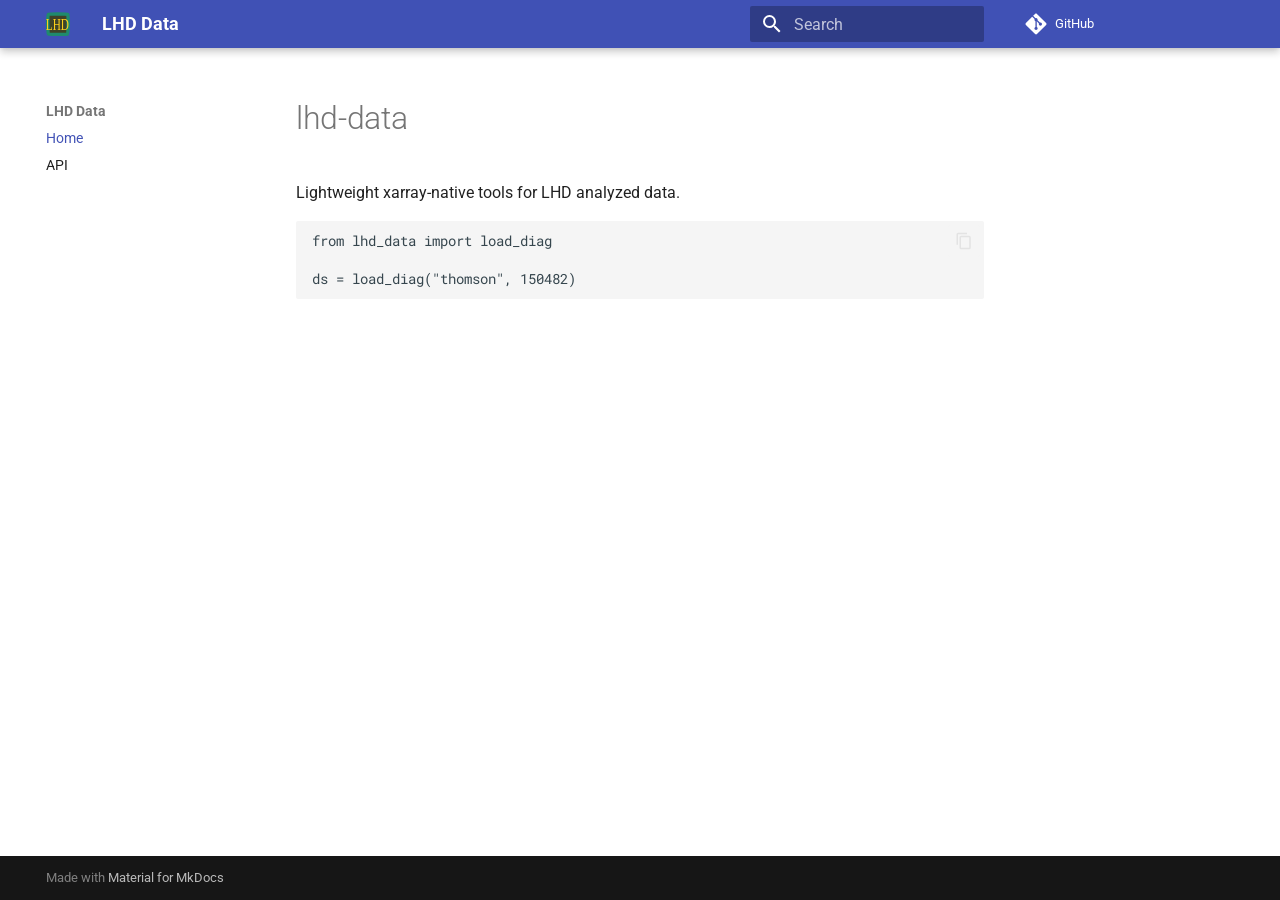
==== index.html @ 710444d9 "deploy: 79a4e7d1ed4b69973ab41f9bfa5e38b31f5dd8ee" ====
<!doctype html>
<html lang="en" class="no-js">
  <head>
    
      <meta charset="utf-8">
      <meta name="viewport" content="width=device-width,initial-scale=1">
      
      
      
      
      
        <link rel="next" href="reference/">
      
      
        
      
      
      <link rel="icon" href="assets/favicon.svg">
      <meta name="generator" content="mkdocs-1.6.1, mkdocs-material-9.7.6">
    
    
      
        <title>LHD Data</title>
      
    
    
      <link rel="stylesheet" href="assets/stylesheets/main.484c7ddc.min.css">
      
      


    
    
      
    
    
      
        
        
        <link rel="preconnect" href="https://fonts.gstatic.com" crossorigin>
        <link rel="stylesheet" href="https://fonts.googleapis.com/css?family=Roboto:300,300i,400,400i,700,700i%7CRoboto+Mono:400,400i,700,700i&display=fallback">
        <style>:root{--md-text-font:"Roboto";--md-code-font:"Roboto Mono"}</style>
      
    
    
      <link rel="stylesheet" href="assets/_mkdocstrings.css">
    
      <link rel="stylesheet" href="styles/brand.css">
    
      <link rel="stylesheet" href="styles/extra.css">
    
    <script>__md_scope=new URL(".",location),__md_hash=e=>[...e].reduce(((e,_)=>(e<<5)-e+_.charCodeAt(0)),0),__md_get=(e,_=localStorage,t=__md_scope)=>JSON.parse(_.getItem(t.pathname+"."+e)),__md_set=(e,_,t=localStorage,a=__md_scope)=>{try{t.setItem(a.pathname+"."+e,JSON.stringify(_))}catch(e){}}</script>
    
      

    
    
  </head>
  
  
    <body dir="ltr">
  
    
    <input class="md-toggle" data-md-toggle="drawer" type="checkbox" id="__drawer" autocomplete="off">
    <input class="md-toggle" data-md-toggle="search" type="checkbox" id="__search" autocomplete="off">
    <label class="md-overlay" for="__drawer"></label>
    <div data-md-component="skip">
      
        
        <a href="#lhd-data" class="md-skip">
          Skip to content
        </a>
      
    </div>
    <div data-md-component="announce">
      
    </div>
    
    
      

  

<header class="md-header md-header--shadow" data-md-component="header">
  <nav class="md-header__inner md-grid" aria-label="Header">
    <a href="." title="LHD Data" class="md-header__button md-logo" aria-label="LHD Data" data-md-component="logo">
      
  <img src="assets/favicon.svg" alt="logo">

    </a>
    <label class="md-header__button md-icon" for="__drawer">
      
      <svg xmlns="http://www.w3.org/2000/svg" viewBox="0 0 24 24"><path d="M3 6h18v2H3zm0 5h18v2H3zm0 5h18v2H3z"/></svg>
    </label>
    <div class="md-header__title" data-md-component="header-title">
      <div class="md-header__ellipsis">
        <div class="md-header__topic">
          <span class="md-ellipsis">
            LHD Data
          </span>
        </div>
        <div class="md-header__topic" data-md-component="header-topic">
          <span class="md-ellipsis">
            
              Home
            
          </span>
        </div>
      </div>
    </div>
    
    
      <script>var palette=__md_get("__palette");if(palette&&palette.color){if("(prefers-color-scheme)"===palette.color.media){var media=matchMedia("(prefers-color-scheme: light)"),input=document.querySelector(media.matches?"[data-md-color-media='(prefers-color-scheme: light)']":"[data-md-color-media='(prefers-color-scheme: dark)']");palette.color.media=input.getAttribute("data-md-color-media"),palette.color.scheme=input.getAttribute("data-md-color-scheme"),palette.color.primary=input.getAttribute("data-md-color-primary"),palette.color.accent=input.getAttribute("data-md-color-accent")}for(var[key,value]of Object.entries(palette.color))document.body.setAttribute("data-md-color-"+key,value)}</script>
    
    
    
      
      
        <label class="md-header__button md-icon" for="__search">
          
          <svg xmlns="http://www.w3.org/2000/svg" viewBox="0 0 24 24"><path d="M9.5 3A6.5 6.5 0 0 1 16 9.5c0 1.61-.59 3.09-1.56 4.23l.27.27h.79l5 5-1.5 1.5-5-5v-.79l-.27-.27A6.52 6.52 0 0 1 9.5 16 6.5 6.5 0 0 1 3 9.5 6.5 6.5 0 0 1 9.5 3m0 2C7 5 5 7 5 9.5S7 14 9.5 14 14 12 14 9.5 12 5 9.5 5"/></svg>
        </label>
        <div class="md-search" data-md-component="search" role="dialog">
  <label class="md-search__overlay" for="__search"></label>
  <div class="md-search__inner" role="search">
    <form class="md-search__form" name="search">
      <input type="text" class="md-search__input" name="query" aria-label="Search" placeholder="Search" autocapitalize="off" autocorrect="off" autocomplete="off" spellcheck="false" data-md-component="search-query" required>
      <label class="md-search__icon md-icon" for="__search">
        
        <svg xmlns="http://www.w3.org/2000/svg" viewBox="0 0 24 24"><path d="M9.5 3A6.5 6.5 0 0 1 16 9.5c0 1.61-.59 3.09-1.56 4.23l.27.27h.79l5 5-1.5 1.5-5-5v-.79l-.27-.27A6.52 6.52 0 0 1 9.5 16 6.5 6.5 0 0 1 3 9.5 6.5 6.5 0 0 1 9.5 3m0 2C7 5 5 7 5 9.5S7 14 9.5 14 14 12 14 9.5 12 5 9.5 5"/></svg>
        
        <svg xmlns="http://www.w3.org/2000/svg" viewBox="0 0 24 24"><path d="M20 11v2H8l5.5 5.5-1.42 1.42L4.16 12l7.92-7.92L13.5 5.5 8 11z"/></svg>
      </label>
      <nav class="md-search__options" aria-label="Search">
        
        <button type="reset" class="md-search__icon md-icon" title="Clear" aria-label="Clear" tabindex="-1">
          
          <svg xmlns="http://www.w3.org/2000/svg" viewBox="0 0 24 24"><path d="M19 6.41 17.59 5 12 10.59 6.41 5 5 6.41 10.59 12 5 17.59 6.41 19 12 13.41 17.59 19 19 17.59 13.41 12z"/></svg>
        </button>
      </nav>
      
    </form>
    <div class="md-search__output">
      <div class="md-search__scrollwrap" tabindex="0" data-md-scrollfix>
        <div class="md-search-result" data-md-component="search-result">
          <div class="md-search-result__meta">
            Initializing search
          </div>
          <ol class="md-search-result__list" role="presentation"></ol>
        </div>
      </div>
    </div>
  </div>
</div>
      
    
    
      <div class="md-header__source">
        <a href="https://github.com/your/repo" title="Go to repository" class="md-source" data-md-component="source">
  <div class="md-source__icon md-icon">
    
    <svg xmlns="http://www.w3.org/2000/svg" viewBox="0 0 448 512"><!--! Font Awesome Free 7.1.0 by @fontawesome - https://fontawesome.com License - https://fontawesome.com/license/free (Icons: CC BY 4.0, Fonts: SIL OFL 1.1, Code: MIT License) Copyright 2025 Fonticons, Inc.--><path d="M439.6 236.1 244 40.5c-5.4-5.5-12.8-8.5-20.4-8.5s-15 3-20.4 8.4L162.5 81l51.5 51.5c27.1-9.1 52.7 16.8 43.4 43.7l49.7 49.7c34.2-11.8 61.2 31 35.5 56.7-26.5 26.5-70.2-2.9-56-37.3L240.3 199v121.9c25.3 12.5 22.3 41.8 9.1 55-6.4 6.4-15.2 10.1-24.3 10.1s-17.8-3.6-24.3-10.1c-17.6-17.6-11.1-46.9 11.2-56v-123c-20.8-8.5-24.6-30.7-18.6-45L142.6 101 8.5 235.1C3 240.6 0 247.9 0 255.5s3 15 8.5 20.4l195.6 195.7c5.4 5.4 12.7 8.4 20.4 8.4s15-3 20.4-8.4l194.7-194.7c5.4-5.4 8.4-12.8 8.4-20.4s-3-15-8.4-20.4"/></svg>
  </div>
  <div class="md-source__repository">
    GitHub
  </div>
</a>
      </div>
    
  </nav>
  
</header>
    
    <div class="md-container" data-md-component="container">
      
      
        
          
        
      
      <main class="md-main" data-md-component="main">
        <div class="md-main__inner md-grid">
          
            
              
              <div class="md-sidebar md-sidebar--primary" data-md-component="sidebar" data-md-type="navigation" >
                <div class="md-sidebar__scrollwrap">
                  <div class="md-sidebar__inner">
                    



<nav class="md-nav md-nav--primary" aria-label="Navigation" data-md-level="0">
  <label class="md-nav__title" for="__drawer">
    <a href="." title="LHD Data" class="md-nav__button md-logo" aria-label="LHD Data" data-md-component="logo">
      
  <img src="assets/favicon.svg" alt="logo">

    </a>
    LHD Data
  </label>
  
    <div class="md-nav__source">
      <a href="https://github.com/your/repo" title="Go to repository" class="md-source" data-md-component="source">
  <div class="md-source__icon md-icon">
    
    <svg xmlns="http://www.w3.org/2000/svg" viewBox="0 0 448 512"><!--! Font Awesome Free 7.1.0 by @fontawesome - https://fontawesome.com License - https://fontawesome.com/license/free (Icons: CC BY 4.0, Fonts: SIL OFL 1.1, Code: MIT License) Copyright 2025 Fonticons, Inc.--><path d="M439.6 236.1 244 40.5c-5.4-5.5-12.8-8.5-20.4-8.5s-15 3-20.4 8.4L162.5 81l51.5 51.5c27.1-9.1 52.7 16.8 43.4 43.7l49.7 49.7c34.2-11.8 61.2 31 35.5 56.7-26.5 26.5-70.2-2.9-56-37.3L240.3 199v121.9c25.3 12.5 22.3 41.8 9.1 55-6.4 6.4-15.2 10.1-24.3 10.1s-17.8-3.6-24.3-10.1c-17.6-17.6-11.1-46.9 11.2-56v-123c-20.8-8.5-24.6-30.7-18.6-45L142.6 101 8.5 235.1C3 240.6 0 247.9 0 255.5s3 15 8.5 20.4l195.6 195.7c5.4 5.4 12.7 8.4 20.4 8.4s15-3 20.4-8.4l194.7-194.7c5.4-5.4 8.4-12.8 8.4-20.4s-3-15-8.4-20.4"/></svg>
  </div>
  <div class="md-source__repository">
    GitHub
  </div>
</a>
    </div>
  
  <ul class="md-nav__list" data-md-scrollfix>
    
      
      
  
  
    
  
  
  
    <li class="md-nav__item md-nav__item--active">
      
      <input class="md-nav__toggle md-toggle" type="checkbox" id="__toc">
      
      
        
      
      
      <a href="." class="md-nav__link md-nav__link--active">
        
  
  
  <span class="md-ellipsis">
    
  
    Home
  

    
  </span>
  
  

      </a>
      
    </li>
  

    
      
      
  
  
  
  
    <li class="md-nav__item">
      <a href="reference/" class="md-nav__link">
        
  
  
  <span class="md-ellipsis">
    
  
    API
  

    
  </span>
  
  

      </a>
    </li>
  

    
  </ul>
</nav>
                  </div>
                </div>
              </div>
            
            
              
              <div class="md-sidebar md-sidebar--secondary" data-md-component="sidebar" data-md-type="toc" >
                <div class="md-sidebar__scrollwrap">
                  <div class="md-sidebar__inner">
                    

<nav class="md-nav md-nav--secondary" aria-label="Table of contents">
  
  
  
    
  
  
</nav>
                  </div>
                </div>
              </div>
            
          
          
            <div class="md-content" data-md-component="content">
              
              <article class="md-content__inner md-typeset">
                
                  


  
  


<h1 id="lhd-data">lhd-data<a class="headerlink" href="#lhd-data" title="Permanent link">&para;</a></h1>
<p>Lightweight xarray-native tools for LHD analyzed data.</p>
<pre><code class="language-python">from lhd_data import load_diag

ds = load_diag(&quot;thomson&quot;, 150482)
</code></pre>












                
              </article>
            </div>
          
          
<script>var target=document.getElementById(location.hash.slice(1));target&&target.name&&(target.checked=target.name.startsWith("__tabbed_"))</script>
        </div>
        
      </main>
      
        <footer class="md-footer">
  
  <div class="md-footer-meta md-typeset">
    <div class="md-footer-meta__inner md-grid">
      <div class="md-copyright">
  
  
    Made with
    <a href="https://squidfunk.github.io/mkdocs-material/" target="_blank" rel="noopener">
      Material for MkDocs
    </a>
  
</div>
      
    </div>
  </div>
</footer>
      
    </div>
    <div class="md-dialog" data-md-component="dialog">
      <div class="md-dialog__inner md-typeset"></div>
    </div>
    
    
    
      
      
      <script id="__config" type="application/json">{"annotate": null, "base": ".", "features": ["navigation.instant", "navigation.tracking", "content.code.copy"], "search": "assets/javascripts/workers/search.2c215733.min.js", "tags": null, "translations": {"clipboard.copied": "Copied to clipboard", "clipboard.copy": "Copy to clipboard", "search.result.more.one": "1 more on this page", "search.result.more.other": "# more on this page", "search.result.none": "No matching documents", "search.result.one": "1 matching document", "search.result.other": "# matching documents", "search.result.placeholder": "Type to start searching", "search.result.term.missing": "Missing", "select.version": "Select version"}, "version": null}</script>
    
    
      <script src="assets/javascripts/bundle.79ae519e.min.js"></script>
      
    
  </body>
</html>
---- assets/stylesheets/main.484c7ddc.min.css ----
@charset "UTF-8";html{-webkit-text-size-adjust:none;-moz-text-size-adjust:none;text-size-adjust:none;box-sizing:border-box}*,:after,:before{box-sizing:inherit}@media (prefers-reduced-motion){*,:after,:before{transition:none!important}}body{margin:0}a,button,input,label{-webkit-tap-highlight-color:transparent}a{color:inherit;text-decoration:none}hr{border:0;box-sizing:initial;display:block;height:.05rem;overflow:visible;padding:0}small{font-size:80%}sub,sup{line-height:1em}img{border-style:none}table{border-collapse:initial;border-spacing:0}td,th{font-weight:400;vertical-align:top}button{background:#0000;border:0;font-family:inherit;font-size:inherit;margin:0;padding:0}input{border:0;outline:none}:root{--md-primary-fg-color:#4051b5;--md-primary-fg-color--light:#5d6cc0;--md-primary-fg-color--dark:#303fa1;--md-primary-bg-color:#fff;--md-primary-bg-color--light:#ffffffb3;--md-accent-fg-color:#526cfe;--md-accent-fg-color--transparent:#526cfe1a;--md-accent-bg-color:#fff;--md-accent-bg-color--light:#ffffffb3}[data-md-color-scheme=default]{color-scheme:light}[data-md-color-scheme=default] img[src$="#gh-dark-mode-only"],[data-md-color-scheme=default] img[src$="#only-dark"]{display:none}:root,[data-md-color-scheme=default]{--md-hue:225deg;--md-default-fg-color:#000000de;--md-default-fg-color--light:#0000008a;--md-default-fg-color--lighter:#00000052;--md-default-fg-color--lightest:#00000012;--md-default-bg-color:#fff;--md-default-bg-color--light:#ffffffb3;--md-default-bg-color--lighter:#ffffff4d;--md-default-bg-color--lightest:#ffffff1f;--md-code-fg-color:#36464e;--md-code-bg-color:#f5f5f5;--md-code-bg-color--light:#f5f5f5b3;--md-code-bg-color--lighter:#f5f5f54d;--md-code-hl-color:#4287ff;--md-code-hl-color--light:#4287ff1a;--md-code-hl-number-color:#d52a2a;--md-code-hl-special-color:#db1457;--md-code-hl-function-color:#a846b9;--md-code-hl-constant-color:#6e59d9;--md-code-hl-keyword-color:#3f6ec6;--md-code-hl-string-color:#1c7d4d;--md-code-hl-name-color:var(--md-code-fg-color);--md-code-hl-operator-color:var(--md-default-fg-color--light);--md-code-hl-punctuation-color:var(--md-default-fg-color--light);--md-code-hl-comment-color:var(--md-default-fg-color--light);--md-code-hl-generic-color:var(--md-default-fg-color--light);--md-code-hl-variable-color:var(--md-default-fg-color--light);--md-typeset-color:var(--md-default-fg-color);--md-typeset-a-color:var(--md-primary-fg-color);--md-typeset-del-color:#f5503d26;--md-typeset-ins-color:#0bd57026;--md-typeset-kbd-color:#fafafa;--md-typeset-kbd-accent-color:#fff;--md-typeset-kbd-border-color:#b8b8b8;--md-typeset-mark-color:#ffff0080;--md-typeset-table-color:#0000001f;--md-typeset-table-color--light:rgba(0,0,0,.035);--md-admonition-fg-color:var(--md-default-fg-color);--md-admonition-bg-color:var(--md-default-bg-color);--md-warning-fg-color:#000000de;--md-warning-bg-color:#ff9;--md-footer-fg-color:#fff;--md-footer-fg-color--light:#ffffffb3;--md-footer-fg-color--lighter:#ffffff73;--md-footer-bg-color:#000000de;--md-footer-bg-color--dark:#00000052;--md-shadow-z1:0 0.2rem 0.5rem #0000000d,0 0 0.05rem #0000001a;--md-shadow-z2:0 0.2rem 0.5rem #0000001a,0 0 0.05rem #00000040;--md-shadow-z3:0 0.2rem 0.5rem #0003,0 0 0.05rem #00000059}.md-icon svg{fill:currentcolor;display:block;height:1.2rem;width:1.2rem}body{-webkit-font-smoothing:antialiased;-moz-osx-font-smoothing:grayscale;--md-text-font-family:var(--md-text-font,_),-apple-system,BlinkMacSystemFont,Helvetica,Arial,sans-serif;--md-code-font-family:var(--md-code-font,_),SFMono-Regular,Consolas,Menlo,monospace}aside,body,input{font-feature-settings:"kern","liga";color:var(--md-typeset-color);font-family:var(--md-text-font-family)}code,kbd,pre{font-feature-settings:"kern";font-family:var(--md-code-font-family)}:root{--md-typeset-table-sort-icon:url('data:image/svg+xml;charset=utf-8,<svg xmlns="http://www.w3.org/2000/svg" viewBox="0 0 24 24"><path d="m18 21-4-4h3V7h-3l4-4 4 4h-3v10h3M2 19v-2h10v2M2 13v-2h7v2M2 7V5h4v2z"/></svg>');--md-typeset-table-sort-icon--asc:url('data:image/svg+xml;charset=utf-8,<svg xmlns="http://www.w3.org/2000/svg" viewBox="0 0 24 24"><path d="M19 17h3l-4 4-4-4h3V3h2M2 17h10v2H2M6 5v2H2V5m0 6h7v2H2z"/></svg>');--md-typeset-table-sort-icon--desc:url('data:image/svg+xml;charset=utf-8,<svg xmlns="http://www.w3.org/2000/svg" viewBox="0 0 24 24"><path d="M19 7h3l-4-4-4 4h3v14h2M2 17h10v2H2M6 5v2H2V5m0 6h7v2H2z"/></svg>')}.md-typeset{-webkit-print-color-adjust:exact;color-adjust:exact;font-size:.8rem;line-height:1.6;overflow-wrap:break-word}@media print{.md-typeset{font-size:.68rem}}.md-typeset blockquote,.md-typeset dl,.md-typeset figure,.md-typeset ol,.md-typeset pre,.md-typeset ul{margin-bottom:1em;margin-top:1em}.md-typeset h1{color:var(--md-default-fg-color--light);font-size:2em;line-height:1.3;margin:0 0 1.25em}.md-typeset h1,.md-typeset h2{font-weight:300;letter-spacing:-.01em}.md-typeset h2{font-size:1.5625em;line-height:1.4;margin:1.6em 0 .64em}.md-typeset h3{font-size:1.25em;font-weight:400;letter-spacing:-.01em;line-height:1.5;margin:1.6em 0 .8em}.md-typeset h2+h3{margin-top:.8em}.md-typeset h4{font-weight:700;letter-spacing:-.01em;margin:1em 0}.md-typeset h5,.md-typeset h6{color:var(--md-default-fg-color--light);font-size:.8em;font-weight:700;letter-spacing:-.01em;margin:1.25em 0}.md-typeset h5{text-transform:uppercase}.md-typeset h5 code{text-transform:none}.md-typeset hr{border-bottom:.05rem solid var(--md-default-fg-color--lightest);display:flow-root;margin:1.5em 0}.md-typeset a{color:var(--md-typeset-a-color);word-break:break-word}.md-typeset a,.md-typeset a:before{transition:color 125ms}.md-typeset a:focus,.md-typeset a:hover{color:var(--md-accent-fg-color)}.md-typeset a:focus code,.md-typeset a:hover code{background-color:var(--md-accent-fg-color--transparent);color:var(--md-accent-fg-color)}.md-typeset a code{color:var(--md-typeset-a-color)}.md-typeset a.focus-visible{outline-color:var(--md-accent-fg-color);outline-offset:.2rem}.md-typeset code,.md-typeset kbd,.md-typeset pre{color:var(--md-code-fg-color);direction:ltr;font-variant-ligatures:none;transition:background-color 125ms}@media print{.md-typeset code,.md-typeset kbd,.md-typeset pre{white-space:pre-wrap}}.md-typeset code{background-color:var(--md-code-bg-color);border-radius:.1rem;-webkit-box-decoration-break:clone;box-decoration-break:clone;font-size:.85em;padding:0 .2941176471em;transition:color 125ms,background-color 125ms;word-break:break-word}.md-typeset code:not(.focus-visible){-webkit-tap-highlight-color:transparent;outline:none}.md-typeset pre{display:flow-root;line-height:1.4;position:relative}.md-typeset pre>code{-webkit-box-decoration-break:slice;box-decoration-break:slice;box-shadow:none;display:block;margin:0;outline-color:var(--md-accent-fg-color);overflow:auto;padding:.7720588235em 1.1764705882em;scrollbar-color:var(--md-default-fg-color--lighter) #0000;scrollbar-width:thin;touch-action:auto;word-break:normal}.md-typeset pre>code:hover{scrollbar-color:var(--md-accent-fg-color) #0000}.md-typeset pre>code::-webkit-scrollbar{height:.2rem;width:.2rem}.md-typeset pre>code::-webkit-scrollbar-thumb{background-color:var(--md-default-fg-color--lighter)}.md-typeset pre>code::-webkit-scrollbar-thumb:hover{background-color:var(--md-accent-fg-color)}.md-typeset kbd{background-color:var(--md-typeset-kbd-color);border-radius:.1rem;box-shadow:0 .1rem 0 .05rem var(--md-typeset-kbd-border-color),0 .1rem 0 var(--md-typeset-kbd-border-color),0 -.1rem .2rem var(--md-typeset-kbd-accent-color) inset;color:var(--md-default-fg-color);display:inline-block;font-size:.75em;padding:0 .6666666667em;vertical-align:text-top;word-break:break-word}.md-typeset mark{background-color:var(--md-typeset-mark-color);-webkit-box-decoration-break:clone;box-decoration-break:clone;color:inherit;word-break:break-word}.md-typeset abbr{cursor:help;text-decoration:none}.md-typeset [data-preview],.md-typeset abbr{border-bottom:.05rem dotted var(--md-default-fg-color--light)}.md-typeset small{opacity:.75}[dir=ltr] .md-typeset sub,[dir=ltr] .md-typeset sup{margin-left:.078125em}[dir=rtl] .md-typeset sub,[dir=rtl] .md-typeset sup{margin-right:.078125em}[dir=ltr] .md-typeset blockquote{padding-left:.6rem}[dir=rtl] .md-typeset blockquote{padding-right:.6rem}[dir=ltr] .md-typeset blockquote{border-left:.2rem solid var(--md-default-fg-color--lighter)}[dir=rtl] .md-typeset blockquote{border-right:.2rem solid var(--md-default-fg-color--lighter)}.md-typeset blockquote{color:var(--md-default-fg-color--light);margin-left:0;margin-right:0}.md-typeset ul{list-style-type:disc}.md-typeset ul[type]{list-style-type:revert-layer}[dir=ltr] .md-typeset ol,[dir=ltr] .md-typeset ul{margin-left:.625em}[dir=rtl] .md-typeset ol,[dir=rtl] .md-typeset ul{margin-right:.625em}.md-typeset ol,.md-typeset ul{padding:0}.md-typeset ol:not([hidden]),.md-typeset ul:not([hidden]){display:flow-root}.md-typeset ol ol,.md-typeset ul ol{list-style-type:lower-alpha}.md-typeset ol ol ol,.md-typeset ul ol ol{list-style-type:lower-roman}.md-typeset ol ol ol ol,.md-typeset ul ol ol ol{list-style-type:upper-alpha}.md-typeset ol ol ol ol ol,.md-typeset ul ol ol ol ol{list-style-type:upper-roman}.md-typeset ol[type],.md-typeset ul[type]{list-style-type:revert-layer}[dir=ltr] .md-typeset ol li,[dir=ltr] .md-typeset ul li{margin-left:1.25em}[dir=rtl] .md-typeset ol li,[dir=rtl] .md-typeset ul li{margin-right:1.25em}.md-typeset ol li,.md-typeset ul li{margin-bottom:.5em}.md-typeset ol li blockquote,.md-typeset ol li p,.md-typeset ul li blockquote,.md-typeset ul li p{margin:.5em 0}.md-typeset ol li:last-child,.md-typeset ul li:last-child{margin-bottom:0}[dir=ltr] .md-typeset ol li ol,[dir=ltr] .md-typeset ol li ul,[dir=ltr] .md-typeset ul li ol,[dir=ltr] .md-typeset ul li ul{margin-left:.625em}[dir=rtl] .md-typeset ol li ol,[dir=rtl] .md-typeset ol li ul,[dir=rtl] .md-typeset ul li ol,[dir=rtl] .md-typeset ul li ul{margin-right:.625em}.md-typeset ol li ol,.md-typeset ol li ul,.md-typeset ul li ol,.md-typeset ul li ul{margin-bottom:.5em;margin-top:.5em}[dir=ltr] .md-typeset dd{margin-left:1.875em}[dir=rtl] .md-typeset dd{margin-right:1.875em}.md-typeset dd{margin-bottom:1.5em;margin-top:1em}.md-typeset img,.md-typeset svg,.md-typeset video{height:auto;max-width:100%}.md-typeset img[align=left]{margin:1em 1em 1em 0}.md-typeset img[align=right]{margin:1em 0 1em 1em}.md-typeset img[align]:only-child{margin-top:0}.md-typeset figure{display:flow-root;margin:1em auto;max-width:100%;text-align:center;width:fit-content}.md-typeset figure img{display:block;margin:0 auto}.md-typeset figcaption{font-style:italic;margin:1em auto;max-width:24rem}.md-typeset iframe{max-width:100%}.md-typeset table:not([class]){background-color:var(--md-default-bg-color);border:.05rem solid var(--md-typeset-table-color);border-radius:.1rem;display:inline-block;font-size:.64rem;max-width:100%;overflow:auto;touch-action:auto}@media print{.md-typeset table:not([class]){display:table}}.md-typeset table:not([class])+*{margin-top:1.5em}.md-typeset table:not([class]) td>:first-child,.md-typeset table:not([class]) th>:first-child{margin-top:0}.md-typeset table:not([class]) td>:last-child,.md-typeset table:not([class]) th>:last-child{margin-bottom:0}.md-typeset table:not([class]) td:not([align]),.md-typeset table:not([class]) th:not([align]){text-align:left}[dir=rtl] .md-typeset table:not([class]) td:not([align]),[dir=rtl] .md-typeset table:not([class]) th:not([align]){text-align:right}.md-typeset table:not([class]) th{font-weight:700;min-width:5rem;padding:.9375em 1.25em;vertical-align:top}.md-typeset table:not([class]) td{border-top:.05rem solid var(--md-typeset-table-color);padding:.9375em 1.25em;vertical-align:top}.md-typeset table:not([class]) tbody tr{transition:background-color 125ms}.md-typeset table:not([class]) tbody tr:hover{background-color:var(--md-typeset-table-color--light);box-shadow:0 .05rem 0 var(--md-default-bg-color) inset}.md-typeset table:not([class]) a{word-break:normal}.md-typeset table th[role=columnheader]{cursor:pointer}[dir=ltr] .md-typeset table th[role=columnheader]:after{margin-left:.5em}[dir=rtl] .md-typeset table th[role=columnheader]:after{margin-right:.5em}.md-typeset table th[role=columnheader]:after{content:"";display:inline-block;height:1.2em;-webkit-mask-image:var(--md-typeset-table-sort-icon);mask-image:var(--md-typeset-table-sort-icon);-webkit-mask-repeat:no-repeat;mask-repeat:no-repeat;-webkit-mask-size:contain;mask-size:contain;transition:background-color 125ms;vertical-align:text-bottom;width:1.2em}.md-typeset table th[role=columnheader]:hover:after{background-color:var(--md-default-fg-color--lighter)}.md-typeset table th[role=columnheader][aria-sort=ascending]:after{background-color:var(--md-default-fg-color--light);-webkit-mask-image:var(--md-typeset-table-sort-icon--asc);mask-image:var(--md-typeset-table-sort-icon--asc)}.md-typeset table th[role=columnheader][aria-sort=descending]:after{background-color:var(--md-default-fg-color--light);-webkit-mask-image:var(--md-typeset-table-sort-icon--desc);mask-image:var(--md-typeset-table-sort-icon--desc)}.md-typeset__scrollwrap{margin:1em -.8rem;overflow-x:auto;touch-action:auto}.md-typeset__table{display:inline-block;margin-bottom:.5em;padding:0 .8rem}@media print{.md-typeset__table{display:block}}html .md-typeset__table table{display:table;margin:0;overflow:hidden;width:100%}@media screen and (max-width:44.984375em){.md-content__inner>pre{margin:1em -.8rem}.md-content__inner>pre code{border-radius:0}}.md-typeset .md-author{border-radius:100%;display:block;flex-shrink:0;height:1.6rem;overflow:hidden;position:relative;transition:color 125ms,transform 125ms;width:1.6rem}.md-typeset .md-author img{display:block}.md-typeset .md-author--more{background:var(--md-default-fg-color--lightest);color:var(--md-default-fg-color--lighter);font-size:.6rem;font-weight:700;line-height:1.6rem;text-align:center}.md-typeset .md-author--long{height:2.4rem;width:2.4rem}.md-typeset a.md-author{transform:scale(1)}.md-typeset a.md-author img{border-radius:100%;filter:grayscale(100%) opacity(75%);transition:filter 125ms}.md-typeset a.md-author:focus,.md-typeset a.md-author:hover{transform:scale(1.1);z-index:1}.md-typeset a.md-author:focus img,.md-typeset a.md-author:hover img{filter:grayscale(0)}.md-banner{background-color:var(--md-footer-bg-color);color:var(--md-footer-fg-color);overflow:auto}@media print{.md-banner{display:none}}.md-banner--warning{background-color:var(--md-warning-bg-color);color:var(--md-warning-fg-color)}.md-banner__inner{font-size:.7rem;margin:.6rem auto;padding:0 .8rem}[dir=ltr] .md-banner__button{float:right}[dir=rtl] .md-banner__button{float:left}.md-banner__button{color:inherit;cursor:pointer;transition:opacity .25s}.no-js .md-banner__button{display:none}.md-banner__button:hover{opacity:.7}html{font-size:125%;height:100%;overflow-x:hidden}@media screen and (min-width:100em){html{font-size:137.5%}}@media screen and (min-width:125em){html{font-size:150%}}body{background-color:var(--md-default-bg-color);display:flex;flex-direction:column;font-size:.5rem;min-height:100%;position:relative;width:100%}@media print{body{display:block}}@media screen and (max-width:59.984375em){body[data-md-scrolllock]{position:fixed}}.md-grid{margin-left:auto;margin-right:auto;max-width:61rem}.md-container{display:flex;flex-direction:column;flex-grow:1}@media print{.md-container{display:block}}.md-main{flex-grow:1}.md-main__inner{display:flex;height:100%;margin-top:1.5rem}.md-ellipsis{overflow:hidden;text-overflow:ellipsis}.md-toggle{display:none}.md-option{height:0;opacity:0;position:absolute;width:0}.md-option:checked+label:not([hidden]){display:block}.md-option.focus-visible+label{outline-color:var(--md-accent-fg-color);outline-style:auto}.md-skip{background-color:var(--md-default-fg-color);border-radius:.1rem;color:var(--md-default-bg-color);font-size:.64rem;margin:.5rem;opacity:0;outline-color:var(--md-accent-fg-color);padding:.3rem .5rem;position:fixed;transform:translateY(.4rem);z-index:-1}.md-skip:focus{opacity:1;transform:translateY(0);transition:transform .25s cubic-bezier(.4,0,.2,1),opacity 175ms 75ms;z-index:10}@page{margin:25mm}:root{--md-clipboard-icon:url('data:image/svg+xml;charset=utf-8,<svg xmlns="http://www.w3.org/2000/svg" viewBox="0 0 24 24"><path d="M19 21H8V7h11m0-2H8a2 2 0 0 0-2 2v14a2 2 0 0 0 2 2h11a2 2 0 0 0 2-2V7a2 2 0 0 0-2-2m-3-4H4a2 2 0 0 0-2 2v14h2V3h12z"/></svg>')}.md-clipboard{border-radius:.1rem;color:var(--md-default-fg-color--lightest);cursor:pointer;height:1.5em;outline-color:var(--md-accent-fg-color);outline-offset:.1rem;transition:color .25s;width:1.5em;z-index:1}@media print{.md-clipboard{display:none}}.md-clipboard:not(.focus-visible){-webkit-tap-highlight-color:transparent;outline:none}:hover>.md-clipboard{color:var(--md-default-fg-color--light)}.md-clipboard:focus,.md-clipboard:hover{color:var(--md-accent-fg-color)}.md-clipboard:after{background-color:currentcolor;content:"";display:block;height:1.125em;margin:0 auto;-webkit-mask-image:var(--md-clipboard-icon);mask-image:var(--md-clipboard-icon);-webkit-mask-position:center;mask-position:center;-webkit-mask-repeat:no-repeat;mask-repeat:no-repeat;-webkit-mask-size:contain;mask-size:contain;width:1.125em}.md-clipboard--inline{cursor:pointer}.md-clipboard--inline code{transition:color .25s,background-color .25s}.md-clipboard--inline:focus code,.md-clipboard--inline:hover code{background-color:var(--md-accent-fg-color--transparent);color:var(--md-accent-fg-color)}:root{--md-code-select-icon:url('data:image/svg+xml;charset=utf-8,<svg xmlns="http://www.w3.org/2000/svg" viewBox="0 0 24 24"><path d="M19 19h-4v2h4c1.1 0 2-.9 2-2v-4h-2m0-12h-4v2h4v4h2V5c0-1.1-.9-2-2-2M5 5h4V3H5c-1.1 0-2 .9-2 2v4h2m0 6H3v4c0 1.1.9 2 2 2h4v-2H5zm2-4h2v2H7zm4 0h2v2h-2zm4 0h2v2h-2zM7 7h2v2H7zm4 0h2v2h-2zm4 0h2v2h-2zm-8 8h2v2H7zm4 0h2v2h-2zm4 0h2v2h-2z"/></svg>');--md-code-copy-icon:url('data:image/svg+xml;charset=utf-8,<svg xmlns="http://www.w3.org/2000/svg" viewBox="0 0 24 24"><path d="M19 21H8V7h11m0-2H8a2 2 0 0 0-2 2v14a2 2 0 0 0 2 2h11a2 2 0 0 0 2-2V7a2 2 0 0 0-2-2m-3-4H4a2 2 0 0 0-2 2v14h2V3h12z"/></svg>')}.md-typeset .md-code__content{display:grid}.md-code__nav{background-color:var(--md-code-bg-color--lighter);border-radius:.1rem;display:flex;gap:.2rem;padding:.2rem;position:absolute;right:.25em;top:.25em;transition:background-color .25s;z-index:1}:hover>.md-code__nav{background-color:var(--md-code-bg-color--light)}.md-code__button{color:var(--md-default-fg-color--lightest);cursor:pointer;display:block;height:1.5em;outline-color:var(--md-accent-fg-color);outline-offset:.1rem;transition:color .25s;width:1.5em}:hover>*>.md-code__button{color:var(--md-default-fg-color--light)}.md-code__button.focus-visible,.md-code__button:hover{color:var(--md-accent-fg-color)}.md-code__button--active{color:var(--md-default-fg-color)!important}.md-code__button:after{background-color:currentcolor;content:"";display:block;height:1.125em;margin:0 auto;-webkit-mask-position:center;mask-position:center;-webkit-mask-repeat:no-repeat;mask-repeat:no-repeat;-webkit-mask-size:contain;mask-size:contain;width:1.125em}.md-code__button[data-md-type=select]:after{-webkit-mask-image:var(--md-code-select-icon);mask-image:var(--md-code-select-icon)}.md-code__button[data-md-type=copy]:after{-webkit-mask-image:var(--md-code-copy-icon);mask-image:var(--md-code-copy-icon)}@keyframes consent{0%{opacity:0;transform:translateY(100%)}to{opacity:1;transform:translateY(0)}}@keyframes overlay{0%{opacity:0}to{opacity:1}}.md-consent__overlay{animation:overlay .25s both;-webkit-backdrop-filter:blur(.1rem);backdrop-filter:blur(.1rem);background-color:#0000008a;height:100%;opacity:1;position:fixed;top:0;width:100%;z-index:5}.md-consent__inner{animation:consent .5s cubic-bezier(.1,.7,.1,1) both;background-color:var(--md-default-bg-color);border:0;border-radius:.1rem;bottom:0;box-shadow:0 0 .2rem #0000001a,0 .2rem .4rem #0003;max-height:100%;overflow:auto;padding:0;position:fixed;width:100%;z-index:5}.md-consent__form{padding:.8rem}.md-consent__settings{display:none;margin:1em 0}input:checked+.md-consent__settings{display:block}.md-consent__controls{margin-bottom:.8rem}.md-typeset .md-consent__controls .md-button{display:inline}@media screen and (max-width:44.984375em){.md-typeset .md-consent__controls .md-button{display:block;margin-top:.4rem;text-align:center;width:100%}}.md-consent label{cursor:pointer}.md-content{flex-grow:1;min-width:0}.md-content__inner{margin:0 .8rem 1.2rem;padding-top:.6rem}@media screen and (min-width:76.25em){[dir=ltr] .md-sidebar--primary:not([hidden])~.md-content>.md-content__inner{margin-left:1.2rem}[dir=ltr] .md-sidebar--secondary:not([hidden])~.md-content>.md-content__inner,[dir=rtl] .md-sidebar--primary:not([hidden])~.md-content>.md-content__inner{margin-right:1.2rem}[dir=rtl] .md-sidebar--secondary:not([hidden])~.md-content>.md-content__inner{margin-left:1.2rem}}.md-content__inner:before{content:"";display:block;height:.4rem}.md-content__inner>:last-child{margin-bottom:0}[dir=ltr] .md-content__button{float:right}[dir=rtl] .md-content__button{float:left}[dir=ltr] .md-content__button{margin-left:.4rem}[dir=rtl] .md-content__button{margin-right:.4rem}.md-content__button{margin:.4rem 0;padding:0}@media print{.md-content__button{display:none}}.md-typeset .md-content__button{color:var(--md-default-fg-color--lighter)}.md-content__button svg{display:inline;vertical-align:top}[dir=rtl] .md-content__button svg{transform:scaleX(-1)}[dir=ltr] .md-dialog{right:.8rem}[dir=rtl] .md-dialog{left:.8rem}.md-dialog{background-color:var(--md-default-fg-color);border-radius:.1rem;bottom:.8rem;box-shadow:var(--md-shadow-z3);min-width:11.1rem;opacity:0;padding:.4rem .6rem;pointer-events:none;position:fixed;transform:translateY(100%);transition:transform 0ms .4s,opacity .4s;z-index:4}@media print{.md-dialog{display:none}}.md-dialog--active{opacity:1;pointer-events:auto;transform:translateY(0);transition:transform .4s cubic-bezier(.075,.85,.175,1),opacity .4s}.md-dialog__inner{color:var(--md-default-bg-color);font-size:.7rem}.md-feedback{margin:2em 0 1em;text-align:center}.md-feedback fieldset{border:none;margin:0;padding:0}.md-feedback__title{font-weight:700;margin:1em auto}.md-feedback__inner{position:relative}.md-feedback__list{display:flex;flex-wrap:wrap;place-content:baseline center;position:relative}.md-feedback__list:hover .md-icon:not(:disabled){color:var(--md-default-fg-color--lighter)}:disabled .md-feedback__list{min-height:1.8rem}.md-feedback__icon{color:var(--md-default-fg-color--light);cursor:pointer;flex-shrink:0;margin:0 .1rem;transition:color 125ms}.md-feedback__icon:not(:disabled).md-icon:hover{color:var(--md-accent-fg-color)}.md-feedback__icon:disabled{color:var(--md-default-fg-color--lightest);pointer-events:none}.md-feedback__note{opacity:0;position:relative;transform:translateY(.4rem);transition:transform .4s cubic-bezier(.1,.7,.1,1),opacity .15s}.md-feedback__note>*{margin:0 auto;max-width:16rem}:disabled .md-feedback__note{opacity:1;transform:translateY(0)}@media print{.md-feedback{display:none}}.md-footer{background-color:var(--md-footer-bg-color);color:var(--md-footer-fg-color)}@media print{.md-footer{display:none}}.md-footer__inner{justify-content:space-between;overflow:auto;padding:.2rem}.md-footer__inner:not([hidden]){display:flex}.md-footer__link{align-items:end;display:flex;flex-grow:0.01;margin-bottom:.4rem;margin-top:1rem;max-width:100%;outline-color:var(--md-accent-fg-color);overflow:hidden;transition:opacity .25s}.md-footer__link:focus,.md-footer__link:hover{opacity:.7}[dir=rtl] .md-footer__link svg{transform:scaleX(-1)}@media screen and (max-width:44.984375em){.md-footer__link--prev{flex-shrink:0}.md-footer__link--prev .md-footer__title{display:none}}[dir=ltr] .md-footer__link--next{margin-left:auto}[dir=rtl] .md-footer__link--next{margin-right:auto}.md-footer__link--next{text-align:right}[dir=rtl] .md-footer__link--next{text-align:left}.md-footer__title{flex-grow:1;font-size:.9rem;margin-bottom:.7rem;max-width:calc(100% - 2.4rem);padding:0 1rem;white-space:nowrap}.md-footer__button{margin:.2rem;padding:.4rem}.md-footer__direction{font-size:.64rem;opacity:.7}.md-footer-meta{background-color:var(--md-footer-bg-color--dark)}.md-footer-meta__inner{display:flex;flex-wrap:wrap;justify-content:space-between;padding:.2rem}html .md-footer-meta.md-typeset a{color:var(--md-footer-fg-color--light)}html .md-footer-meta.md-typeset a:focus,html .md-footer-meta.md-typeset a:hover{color:var(--md-footer-fg-color)}.md-copyright{color:var(--md-footer-fg-color--lighter);font-size:.64rem;margin:auto .6rem;padding:.4rem 0;width:100%}@media screen and (min-width:45em){.md-copyright{width:auto}}.md-copyright__highlight{color:var(--md-footer-fg-color--light)}.md-social{display:inline-flex;gap:.2rem;margin:0 .4rem;padding:.2rem 0 .6rem}@media screen and (min-width:45em){.md-social{padding:.6rem 0}}.md-social__link{display:inline-block;height:1.6rem;text-align:center;width:1.6rem}.md-social__link:before{line-height:1.9}.md-social__link svg{fill:currentcolor;max-height:.8rem;vertical-align:-25%}.md-typeset .md-button{border:.1rem solid;border-radius:.1rem;color:var(--md-primary-fg-color);cursor:pointer;display:inline-block;font-weight:700;padding:.625em 2em;transition:color 125ms,background-color 125ms,border-color 125ms}.md-typeset .md-button--primary{background-color:var(--md-primary-fg-color);border-color:var(--md-primary-fg-color);color:var(--md-primary-bg-color)}.md-typeset .md-button:focus,.md-typeset .md-button:hover{background-color:var(--md-accent-fg-color);border-color:var(--md-accent-fg-color);color:var(--md-accent-bg-color)}[dir=ltr] .md-typeset .md-input{border-top-left-radius:.1rem}[dir=ltr] .md-typeset .md-input,[dir=rtl] .md-typeset .md-input{border-top-right-radius:.1rem}[dir=rtl] .md-typeset .md-input{border-top-left-radius:.1rem}.md-typeset .md-input{border-bottom:.1rem solid var(--md-default-fg-color--lighter);box-shadow:var(--md-shadow-z1);font-size:.8rem;height:1.8rem;padding:0 .6rem;transition:border .25s,box-shadow .25s}.md-typeset .md-input:focus,.md-typeset .md-input:hover{border-bottom-color:var(--md-accent-fg-color);box-shadow:var(--md-shadow-z2)}.md-typeset .md-input--stretch{width:100%}.md-header{background-color:var(--md-primary-fg-color);box-shadow:0 0 .2rem #0000,0 .2rem .4rem #0000;color:var(--md-primary-bg-color);display:block;left:0;position:sticky;right:0;top:0;z-index:4}@media print{.md-header{display:none}}.md-header[hidden]{transform:translateY(-100%);transition:transform .25s cubic-bezier(.8,0,.6,1),box-shadow .25s}.md-header--shadow{box-shadow:0 0 .2rem #0000001a,0 .2rem .4rem #0003;transition:transform .25s cubic-bezier(.1,.7,.1,1),box-shadow .25s}.md-header__inner{align-items:center;display:flex;padding:0 .2rem}.md-header__button{color:currentcolor;cursor:pointer;margin:.2rem;outline-color:var(--md-accent-fg-color);padding:.4rem;position:relative;transition:opacity .25s;vertical-align:middle;z-index:1}.md-header__button:hover{opacity:.7}.md-header__button:not([hidden]){display:inline-block}.md-header__button:not(.focus-visible){-webkit-tap-highlight-color:transparent;outline:none}.md-header__button.md-logo{margin:.2rem;padding:.4rem}@media screen and (max-width:76.234375em){.md-header__button.md-logo{display:none}}.md-header__button.md-logo img,.md-header__button.md-logo svg{fill:currentcolor;display:block;height:1.2rem;width:auto}@media screen and (min-width:60em){.md-header__button[for=__search]{display:none}}.no-js .md-header__button[for=__search]{display:none}[dir=rtl] .md-header__button[for=__search] svg{transform:scaleX(-1)}@media screen and (min-width:76.25em){.md-header__button[for=__drawer]{display:none}}.md-header__topic{display:flex;max-width:100%;position:absolute;transition:transform .4s cubic-bezier(.1,.7,.1,1),opacity .15s;white-space:nowrap}.md-header__topic+.md-header__topic{opacity:0;pointer-events:none;transform:translateX(1.25rem);transition:transform .4s cubic-bezier(1,.7,.1,.1),opacity .15s;z-index:-1}[dir=rtl] .md-header__topic+.md-header__topic{transform:translateX(-1.25rem)}.md-header__topic:first-child{font-weight:700}[dir=ltr] .md-header__title{margin-left:1rem;margin-right:.4rem}[dir=rtl] .md-header__title{margin-left:.4rem;margin-right:1rem}.md-header__title{flex-grow:1;font-size:.9rem;height:2.4rem;line-height:2.4rem}.md-header__title--active .md-header__topic{opacity:0;pointer-events:none;transform:translateX(-1.25rem);transition:transform .4s cubic-bezier(1,.7,.1,.1),opacity .15s;z-index:-1}[dir=rtl] .md-header__title--active .md-header__topic{transform:translateX(1.25rem)}.md-header__title--active .md-header__topic+.md-header__topic{opacity:1;pointer-events:auto;transform:translateX(0);transition:transform .4s cubic-bezier(.1,.7,.1,1),opacity .15s;z-index:0}.md-header__title>.md-header__ellipsis{height:100%;position:relative;width:100%}.md-header__option{display:flex;flex-shrink:0;max-width:100%;transition:max-width 0ms .25s,opacity .25s .25s;white-space:nowrap}[data-md-toggle=search]:checked~.md-header .md-header__option{max-width:0;opacity:0;transition:max-width 0ms,opacity 0ms}.md-header__option>input{bottom:0}.md-header__source{display:none}@media screen and (min-width:60em){[dir=ltr] .md-header__source{margin-left:1rem}[dir=rtl] .md-header__source{margin-right:1rem}.md-header__source{display:block;max-width:11.7rem;width:11.7rem}}@media screen and (min-width:76.25em){[dir=ltr] .md-header__source{margin-left:1.4rem}[dir=rtl] .md-header__source{margin-right:1.4rem}}.md-meta{color:var(--md-default-fg-color--light);font-size:.7rem;line-height:1.3}.md-meta__list{display:inline-flex;flex-wrap:wrap;list-style:none;margin:0;padding:0}.md-meta__item:not(:last-child):after{content:"·";margin-left:.2rem;margin-right:.2rem}.md-meta__link{color:var(--md-typeset-a-color)}.md-meta__link:focus,.md-meta__link:hover{color:var(--md-accent-fg-color)}.md-draft{background-color:#ff1744;border-radius:.125em;color:#fff;display:inline-block;font-weight:700;padding-left:.5714285714em;padding-right:.5714285714em}:root{--md-nav-icon--prev:url('data:image/svg+xml;charset=utf-8,<svg xmlns="http://www.w3.org/2000/svg" viewBox="0 0 24 24"><path d="M20 11v2H8l5.5 5.5-1.42 1.42L4.16 12l7.92-7.92L13.5 5.5 8 11z"/></svg>');--md-nav-icon--next:url('data:image/svg+xml;charset=utf-8,<svg xmlns="http://www.w3.org/2000/svg" viewBox="0 0 24 24"><path d="M8.59 16.58 13.17 12 8.59 7.41 10 6l6 6-6 6z"/></svg>');--md-toc-icon:url('data:image/svg+xml;charset=utf-8,<svg xmlns="http://www.w3.org/2000/svg" viewBox="0 0 24 24"><path d="M3 9h14V7H3zm0 4h14v-2H3zm0 4h14v-2H3zm16 0h2v-2h-2zm0-10v2h2V7zm0 6h2v-2h-2z"/></svg>')}.md-nav{font-size:.7rem;line-height:1.3}.md-nav__title{color:var(--md-default-fg-color--light);display:block;font-weight:700;overflow:hidden;padding:0 .6rem;text-overflow:ellipsis}.md-nav__title .md-nav__button{display:none}.md-nav__title .md-nav__button img{height:100%;width:auto}.md-nav__title .md-nav__button.md-logo img,.md-nav__title .md-nav__button.md-logo svg{fill:currentcolor;display:block;height:2.4rem;max-width:100%;object-fit:contain;width:auto}.md-nav__list{list-style:none;margin:0;padding:0}.md-nav__link{align-items:flex-start;display:flex;gap:.4rem;margin-top:.625em;scroll-snap-align:start;transition:color 125ms}.md-nav__link--passed,.md-nav__link--passed code{color:var(--md-default-fg-color--light)}.md-nav__item .md-nav__link--active,.md-nav__item .md-nav__link--active code{color:var(--md-typeset-a-color)}.md-nav__link .md-ellipsis{position:relative}.md-nav__link .md-ellipsis code{word-break:normal}[dir=ltr] .md-nav__link .md-icon:last-child{margin-left:auto}[dir=rtl] .md-nav__link .md-icon:last-child{margin-right:auto}.md-nav__link .md-typeset{font-size:.7rem;line-height:1.3}.md-nav__link svg{fill:currentcolor;flex-shrink:0;height:1.3em;position:relative}.md-nav__link[for]:focus,.md-nav__link[for]:hover,.md-nav__link[href]:focus,.md-nav__link[href]:hover{color:var(--md-accent-fg-color);cursor:pointer}.md-nav__link[for]:focus code,.md-nav__link[for]:hover code,.md-nav__link[href]:focus code,.md-nav__link[href]:hover code{background-color:var(--md-accent-fg-color--transparent);color:var(--md-accent-fg-color)}.md-nav__link.focus-visible{outline-color:var(--md-accent-fg-color);outline-offset:.2rem}.md-nav--primary .md-nav__link[for=__toc]{display:none}.md-nav--primary .md-nav__link[for=__toc] .md-icon:after{background-color:currentcolor;display:block;height:100%;-webkit-mask-image:var(--md-toc-icon);mask-image:var(--md-toc-icon);width:100%}.md-nav--primary .md-nav__link[for=__toc]~.md-nav{display:none}.md-nav__container>.md-nav__link{margin-top:0}.md-nav__container>.md-nav__link:first-child{flex-grow:1;min-width:0}.md-nav__icon{flex-shrink:0}.md-nav__source{display:none}@media screen and (max-width:76.234375em){.md-nav--primary,.md-nav--primary .md-nav{background-color:var(--md-default-bg-color);display:flex;flex-direction:column;height:100%;left:0;position:absolute;right:0;top:0;z-index:1}.md-nav--primary .md-nav__item,.md-nav--primary .md-nav__title{font-size:.8rem;line-height:1.5}.md-nav--primary .md-nav__title{background-color:var(--md-default-fg-color--lightest);color:var(--md-default-fg-color--light);cursor:pointer;height:5.6rem;line-height:2.4rem;padding:3rem .8rem .2rem;position:relative;white-space:nowrap}[dir=ltr] .md-nav--primary .md-nav__title .md-nav__icon{left:.4rem}[dir=rtl] .md-nav--primary .md-nav__title .md-nav__icon{right:.4rem}.md-nav--primary .md-nav__title .md-nav__icon{display:block;height:1.2rem;margin:.2rem;position:absolute;top:.4rem;width:1.2rem}.md-nav--primary .md-nav__title .md-nav__icon:after{background-color:currentcolor;content:"";display:block;height:100%;-webkit-mask-image:var(--md-nav-icon--prev);mask-image:var(--md-nav-icon--prev);-webkit-mask-position:center;mask-position:center;-webkit-mask-repeat:no-repeat;mask-repeat:no-repeat;-webkit-mask-size:contain;mask-size:contain;width:100%}.md-nav--primary .md-nav__title~.md-nav__list{background-color:var(--md-default-bg-color);box-shadow:0 .05rem 0 var(--md-default-fg-color--lightest) inset;overflow-y:auto;scroll-snap-type:y mandatory;touch-action:pan-y}.md-nav--primary .md-nav__title~.md-nav__list>:first-child{border-top:0}.md-nav--primary .md-nav__title[for=__drawer]{background-color:var(--md-primary-fg-color);color:var(--md-primary-bg-color);font-weight:700}.md-nav--primary .md-nav__title .md-logo{display:block;left:.2rem;margin:.2rem;padding:.4rem;position:absolute;right:.2rem;top:.2rem}.md-nav--primary .md-nav__list{flex:1}.md-nav--primary .md-nav__item{border-top:.05rem solid var(--md-default-fg-color--lightest)}.md-nav--primary .md-nav__item--active>.md-nav__link{color:var(--md-typeset-a-color)}.md-nav--primary .md-nav__item--active>.md-nav__link:focus,.md-nav--primary .md-nav__item--active>.md-nav__link:hover{color:var(--md-accent-fg-color)}.md-nav--primary .md-nav__link{margin-top:0;padding:.6rem .8rem}.md-nav--primary .md-nav__link svg{margin-top:.1em}.md-nav--primary .md-nav__link>.md-nav__link{padding:0}[dir=ltr] .md-nav--primary .md-nav__link .md-nav__icon{margin-right:-.2rem}[dir=rtl] .md-nav--primary .md-nav__link .md-nav__icon{margin-left:-.2rem}.md-nav--primary .md-nav__link .md-nav__icon{font-size:1.2rem;height:1.2rem;width:1.2rem}.md-nav--primary .md-nav__link .md-nav__icon:after{background-color:currentcolor;content:"";display:block;height:100%;-webkit-mask-image:var(--md-nav-icon--next);mask-image:var(--md-nav-icon--next);-webkit-mask-position:center;mask-position:center;-webkit-mask-repeat:no-repeat;mask-repeat:no-repeat;-webkit-mask-size:contain;mask-size:contain;width:100%}[dir=rtl] .md-nav--primary .md-nav__icon:after{transform:scale(-1)}.md-nav--primary .md-nav--secondary .md-nav{background-color:initial;position:static}[dir=ltr] .md-nav--primary .md-nav--secondary .md-nav .md-nav__link{padding-left:1.4rem}[dir=rtl] .md-nav--primary .md-nav--secondary .md-nav .md-nav__link{padding-right:1.4rem}[dir=ltr] .md-nav--primary .md-nav--secondary .md-nav .md-nav .md-nav__link{padding-left:2rem}[dir=rtl] .md-nav--primary .md-nav--secondary .md-nav .md-nav .md-nav__link{padding-right:2rem}[dir=ltr] .md-nav--primary .md-nav--secondary .md-nav .md-nav .md-nav .md-nav__link{padding-left:2.6rem}[dir=rtl] .md-nav--primary .md-nav--secondary .md-nav .md-nav .md-nav .md-nav__link{padding-right:2.6rem}[dir=ltr] .md-nav--primary .md-nav--secondary .md-nav .md-nav .md-nav .md-nav .md-nav__link{padding-left:3.2rem}[dir=rtl] .md-nav--primary .md-nav--secondary .md-nav .md-nav .md-nav .md-nav .md-nav__link{padding-right:3.2rem}.md-nav--secondary{background-color:initial}.md-nav__toggle~.md-nav{display:flex;opacity:0;transform:translateX(100%);transition:transform .25s cubic-bezier(.8,0,.6,1),opacity 125ms 50ms}[dir=rtl] .md-nav__toggle~.md-nav{transform:translateX(-100%)}.md-nav__toggle:checked~.md-nav{opacity:1;transform:translateX(0);transition:transform .25s cubic-bezier(.4,0,.2,1),opacity 125ms 125ms}.md-nav__toggle:checked~.md-nav>.md-nav__list{backface-visibility:hidden}}@media screen and (max-width:59.984375em){.md-nav--primary .md-nav__link[for=__toc]{display:flex}.md-nav--primary .md-nav__link[for=__toc] .md-icon:after{content:""}.md-nav--primary .md-nav__link[for=__toc]+.md-nav__link{display:none}.md-nav--primary .md-nav__link[for=__toc]~.md-nav{display:flex}.md-nav__source{background-color:var(--md-primary-fg-color--dark);color:var(--md-primary-bg-color);display:block;padding:0 .2rem}}@media screen and (min-width:60em) and (max-width:76.234375em){.md-nav--integrated .md-nav__link[for=__toc]{display:flex}.md-nav--integrated .md-nav__link[for=__toc] .md-icon:after{content:""}.md-nav--integrated .md-nav__link[for=__toc]+.md-nav__link{display:none}.md-nav--integrated .md-nav__link[for=__toc]~.md-nav{display:flex}}@media screen and (min-width:60em){.md-nav{margin-bottom:-.4rem}.md-nav--secondary .md-nav__title{background:var(--md-default-bg-color);box-shadow:0 0 .4rem .4rem var(--md-default-bg-color);position:sticky;top:0;z-index:1}.md-nav--secondary .md-nav__title[for=__toc]{scroll-snap-align:start}.md-nav--secondary .md-nav__title .md-nav__icon{display:none}[dir=ltr] .md-nav--secondary .md-nav__list{padding-left:.6rem}[dir=rtl] .md-nav--secondary .md-nav__list{padding-right:.6rem}.md-nav--secondary .md-nav__list{padding-bottom:.4rem}[dir=ltr] .md-nav--secondary .md-nav__item>.md-nav__link{margin-right:.4rem}[dir=rtl] .md-nav--secondary .md-nav__item>.md-nav__link{margin-left:.4rem}}@media screen and (min-width:76.25em){.md-nav{margin-bottom:-.4rem;transition:max-height .25s cubic-bezier(.86,0,.07,1)}.md-nav--primary .md-nav__title{background:var(--md-default-bg-color);box-shadow:0 0 .4rem .4rem var(--md-default-bg-color);position:sticky;top:0;z-index:1}.md-nav--primary .md-nav__title[for=__drawer]{scroll-snap-align:start}.md-nav--primary .md-nav__title .md-nav__icon{display:none}[dir=ltr] .md-nav--primary .md-nav__list{padding-left:.6rem}[dir=rtl] .md-nav--primary .md-nav__list{padding-right:.6rem}.md-nav--primary .md-nav__list{padding-bottom:.4rem}[dir=ltr] .md-nav--primary .md-nav__item>.md-nav__link{margin-right:.4rem}[dir=rtl] .md-nav--primary .md-nav__item>.md-nav__link{margin-left:.4rem}.md-nav__toggle~.md-nav{display:grid;grid-template-rows:minmax(.4rem,0fr);opacity:0;transition:grid-template-rows .25s cubic-bezier(.86,0,.07,1),opacity .25s,visibility 0ms .25s;visibility:collapse}.md-nav__toggle~.md-nav>.md-nav__list{overflow:hidden}.md-nav__toggle.md-toggle--indeterminate~.md-nav,.md-nav__toggle:checked~.md-nav{grid-template-rows:minmax(.4rem,1fr);opacity:1;transition:grid-template-rows .25s cubic-bezier(.86,0,.07,1),opacity .15s .1s,visibility 0ms;visibility:visible}.md-nav__toggle.md-toggle--indeterminate~.md-nav{transition:none}.md-nav__item--nested>.md-nav>.md-nav__title{display:none}.md-nav__item--section{display:block;margin:1.25em 0}.md-nav__item--section:last-child{margin-bottom:0}.md-nav__item--section>.md-nav__link{font-weight:700}.md-nav__item--section>.md-nav__link[for]{color:var(--md-default-fg-color--light)}.md-nav__item--section>.md-nav__link:not(.md-nav__container){pointer-events:none}.md-nav__item--section>.md-nav__link .md-icon,.md-nav__item--section>.md-nav__link>[for]{display:none}[dir=ltr] .md-nav__item--section>.md-nav{margin-left:-.6rem}[dir=rtl] .md-nav__item--section>.md-nav{margin-right:-.6rem}.md-nav__item--section>.md-nav{display:block;opacity:1;visibility:visible}.md-nav__item--section>.md-nav>.md-nav__list>.md-nav__item{padding:0}.md-nav__icon{border-radius:100%;height:.9rem;transition:background-color .25s;width:.9rem}.md-nav__icon:hover{background-color:var(--md-accent-fg-color--transparent)}.md-nav__icon:after{background-color:currentcolor;border-radius:100%;content:"";display:inline-block;height:100%;-webkit-mask-image:var(--md-nav-icon--next);mask-image:var(--md-nav-icon--next);-webkit-mask-position:center;mask-position:center;-webkit-mask-repeat:no-repeat;mask-repeat:no-repeat;-webkit-mask-size:contain;mask-size:contain;transition:transform .25s;vertical-align:-.1rem;width:100%}[dir=rtl] .md-nav__icon:after{transform:rotate(180deg)}.md-nav__item--nested .md-nav__toggle:checked~.md-nav__link .md-nav__icon:after,.md-nav__item--nested .md-toggle--indeterminate~.md-nav__link .md-nav__icon:after{transform:rotate(90deg)}.md-nav--lifted>.md-nav__list>.md-nav__item,.md-nav--lifted>.md-nav__title{display:none}.md-nav--lifted>.md-nav__list>.md-nav__item--active{display:block}.md-nav--lifted>.md-nav__list>.md-nav__item--active>.md-nav__link{background:var(--md-default-bg-color);box-shadow:0 0 .4rem .4rem var(--md-default-bg-color);margin-top:0;position:sticky;top:0;z-index:1}.md-nav--lifted>.md-nav__list>.md-nav__item--active>.md-nav__link:not(.md-nav__container){pointer-events:none}.md-nav--lifted>.md-nav__list>.md-nav__item--active.md-nav__item--section{margin:0}[dir=ltr] .md-nav--lifted>.md-nav__list>.md-nav__item>.md-nav:not(.md-nav--secondary){margin-left:-.6rem}[dir=rtl] .md-nav--lifted>.md-nav__list>.md-nav__item>.md-nav:not(.md-nav--secondary){margin-right:-.6rem}.md-nav--lifted>.md-nav__list>.md-nav__item>[for]{color:var(--md-default-fg-color--light)}.md-nav--lifted .md-nav[data-md-level="1"]{grid-template-rows:minmax(.4rem,1fr);opacity:1;visibility:visible}[dir=ltr] .md-nav--integrated>.md-nav__list>.md-nav__item--active .md-nav--secondary{border-left:.05rem solid var(--md-primary-fg-color)}[dir=rtl] .md-nav--integrated>.md-nav__list>.md-nav__item--active .md-nav--secondary{border-right:.05rem solid var(--md-primary-fg-color)}.md-nav--integrated>.md-nav__list>.md-nav__item--active .md-nav--secondary{display:block;margin-bottom:1.25em;opacity:1;visibility:visible}.md-nav--integrated>.md-nav__list>.md-nav__item--active .md-nav--secondary>.md-nav__list{overflow:visible;padding-bottom:0}.md-nav--integrated>.md-nav__list>.md-nav__item--active .md-nav--secondary>.md-nav__title{display:none}}.md-pagination{font-size:.8rem;font-weight:700;gap:.4rem}.md-pagination,.md-pagination>*{align-items:center;display:flex;justify-content:center}.md-pagination>*{border-radius:.2rem;height:1.8rem;min-width:1.8rem;text-align:center}.md-pagination__current{background-color:var(--md-default-fg-color--lightest);color:var(--md-default-fg-color--light)}.md-pagination__link{transition:color 125ms,background-color 125ms}.md-pagination__link:focus,.md-pagination__link:hover{background-color:var(--md-accent-fg-color--transparent);color:var(--md-accent-fg-color)}.md-pagination__link:focus svg,.md-pagination__link:hover svg{color:var(--md-accent-fg-color)}.md-pagination__link.focus-visible{outline-color:var(--md-accent-fg-color);outline-offset:.2rem}.md-pagination__link svg{fill:currentcolor;color:var(--md-default-fg-color--lighter);display:block;max-height:100%;width:1.2rem}:root{--md-path-icon:url('data:image/svg+xml;charset=utf-8,<svg xmlns="http://www.w3.org/2000/svg" viewBox="0 0 24 24"><path d="M8.59 16.58 13.17 12 8.59 7.41 10 6l6 6-6 6z"/></svg>')}.md-path{font-size:.7rem;margin:0 .8rem;overflow:auto;padding-top:1.2rem}.md-path:not([hidden]){display:block}@media screen and (min-width:76.25em){.md-path{margin:0 1.2rem}}.md-path__list{align-items:center;display:flex;gap:.2rem;list-style:none;margin:0;padding:0}.md-path__item:not(:first-child){display:inline-flex;gap:.2rem;white-space:nowrap}.md-path__item:not(:first-child):before{background-color:var(--md-default-fg-color--lighter);content:"";display:inline;height:.8rem;-webkit-mask-image:var(--md-path-icon);mask-image:var(--md-path-icon);width:.8rem}.md-path__link{align-items:center;color:var(--md-default-fg-color--light);display:flex}.md-path__link:focus,.md-path__link:hover{color:var(--md-accent-fg-color)}:root{--md-post-pin-icon:url('data:image/svg+xml;charset=utf-8,<svg xmlns="http://www.w3.org/2000/svg" viewBox="0 0 24 24"><path d="M16 12V4h1V2H7v2h1v8l-2 2v2h5.2v6h1.6v-6H18v-2z"/></svg>')}.md-post__back{border-bottom:.05rem solid var(--md-default-fg-color--lightest);margin-bottom:1.2rem;padding-bottom:1.2rem}@media screen and (max-width:76.234375em){.md-post__back{display:none}}[dir=rtl] .md-post__back svg{transform:scaleX(-1)}.md-post__authors{display:flex;flex-direction:column;gap:.6rem;margin:0 .6rem 1.2rem}.md-post .md-post__meta a{transition:color 125ms}.md-post .md-post__meta a:focus,.md-post .md-post__meta a:hover{color:var(--md-accent-fg-color)}.md-post__title{color:var(--md-default-fg-color--light);font-weight:700}.md-post--excerpt{margin-bottom:3.2rem}.md-post--excerpt .md-post__header{align-items:center;display:flex;gap:.6rem;min-height:1.6rem}.md-post--excerpt .md-post__authors{align-items:center;display:inline-flex;flex-direction:row;gap:.2rem;margin:0;min-height:2.4rem}[dir=ltr] .md-post--excerpt .md-post__meta .md-meta__list{margin-right:.4rem}[dir=rtl] .md-post--excerpt .md-post__meta .md-meta__list{margin-left:.4rem}.md-post--excerpt .md-post__content>:first-child{--md-scroll-margin:6rem;margin-top:0}.md-post>.md-nav--secondary{margin:1em 0}.md-pin{background:var(--md-default-fg-color--lightest);border-radius:1rem;margin-top:-.05rem;padding:.2rem}.md-pin:after{background-color:currentcolor;content:"";display:block;height:.6rem;margin:0 auto;-webkit-mask-image:var(--md-post-pin-icon);mask-image:var(--md-post-pin-icon);-webkit-mask-position:center;mask-position:center;-webkit-mask-repeat:no-repeat;mask-repeat:no-repeat;-webkit-mask-size:contain;mask-size:contain;width:.6rem}.md-profile{align-items:center;display:flex;font-size:.7rem;gap:.6rem;line-height:1.4;width:100%}.md-profile__description{flex-grow:1}.md-content--post{display:flex}@media screen and (max-width:76.234375em){.md-content--post{flex-flow:column-reverse}}.md-content--post>.md-content__inner{flex-grow:1;min-width:0}@media screen and (min-width:76.25em){[dir=ltr] .md-content--post>.md-content__inner{margin-left:1.2rem}[dir=rtl] .md-content--post>.md-content__inner{margin-right:1.2rem}}@media screen and (max-width:76.234375em){.md-sidebar.md-sidebar--post{padding:0;position:static;width:100%}.md-sidebar.md-sidebar--post .md-sidebar__scrollwrap{overflow:visible}.md-sidebar.md-sidebar--post .md-sidebar__inner{padding:0}.md-sidebar.md-sidebar--post .md-post__meta{margin-left:.6rem;margin-right:.6rem}.md-sidebar.md-sidebar--post .md-nav__item{border:none;display:inline}.md-sidebar.md-sidebar--post .md-nav__list{display:inline-flex;flex-wrap:wrap;gap:.6rem;padding-bottom:.6rem;padding-top:.6rem}.md-sidebar.md-sidebar--post .md-nav__link{padding:0}.md-sidebar.md-sidebar--post .md-nav{height:auto;margin-bottom:0;position:static}}:root{--md-progress-value:0;--md-progress-delay:400ms}.md-progress{background:var(--md-primary-bg-color);height:.075rem;opacity:min(clamp(0,var(--md-progress-value),1),clamp(0,100 - var(--md-progress-value),1));position:fixed;top:0;transform:scaleX(calc(var(--md-progress-value)*1%));transform-origin:left;transition:transform .5s cubic-bezier(.19,1,.22,1),opacity .25s var(--md-progress-delay);width:100%;z-index:4}:root{--md-search-result-icon:url('data:image/svg+xml;charset=utf-8,<svg xmlns="http://www.w3.org/2000/svg" viewBox="0 0 24 24"><path d="M14 2H6a2 2 0 0 0-2 2v16a2 2 0 0 0 2 2h7c-.41-.25-.8-.56-1.14-.9-.33-.33-.61-.7-.86-1.1H6V4h7v5h5v1.18c.71.16 1.39.43 2 .82V8zm6.31 16.9c1.33-2.11.69-4.9-1.4-6.22-2.11-1.33-4.91-.68-6.22 1.4-1.34 2.11-.69 4.89 1.4 6.22 1.46.93 3.32.93 4.79.02L22 23.39 23.39 22zm-3.81.1a2.5 2.5 0 0 1-2.5-2.5 2.5 2.5 0 0 1 2.5-2.5 2.5 2.5 0 0 1 2.5 2.5 2.5 2.5 0 0 1-2.5 2.5"/></svg>')}.md-search{position:relative}@media screen and (min-width:60em){.md-search{padding:.2rem 0}}.no-js .md-search{display:none}.md-search__overlay{opacity:0;z-index:1}@media screen and (max-width:59.984375em){[dir=ltr] .md-search__overlay{left:-2.2rem}[dir=rtl] .md-search__overlay{right:-2.2rem}.md-search__overlay{background-color:var(--md-default-bg-color);border-radius:1rem;height:2rem;overflow:hidden;pointer-events:none;position:absolute;top:-1rem;transform-origin:center;transition:transform .3s .1s,opacity .2s .2s;width:2rem}[data-md-toggle=search]:checked~.md-header .md-search__overlay{opacity:1;transition:transform .4s,opacity .1s}}@media screen and (min-width:60em){[dir=ltr] .md-search__overlay{left:0}[dir=rtl] .md-search__overlay{right:0}.md-search__overlay{background-color:#0000008a;cursor:pointer;height:0;position:fixed;top:0;transition:width 0ms .25s,height 0ms .25s,opacity .25s;width:0}[data-md-toggle=search]:checked~.md-header .md-search__overlay{height:200vh;opacity:1;transition:width 0ms,height 0ms,opacity .25s;width:100%}}@media screen and (max-width:29.984375em){[data-md-toggle=search]:checked~.md-header .md-search__overlay{transform:scale(45)}}@media screen and (min-width:30em) and (max-width:44.984375em){[data-md-toggle=search]:checked~.md-header .md-search__overlay{transform:scale(60)}}@media screen and (min-width:45em) and (max-width:59.984375em){[data-md-toggle=search]:checked~.md-header .md-search__overlay{transform:scale(75)}}.md-search__inner{backface-visibility:hidden}@media screen and (max-width:59.984375em){[dir=ltr] .md-search__inner{left:0}[dir=rtl] .md-search__inner{right:0}.md-search__inner{height:0;opacity:0;overflow:hidden;position:fixed;top:0;transform:translateX(5%);transition:width 0ms .3s,height 0ms .3s,transform .15s cubic-bezier(.4,0,.2,1) .15s,opacity .15s .15s;width:0;z-index:2}[dir=rtl] .md-search__inner{transform:translateX(-5%)}[data-md-toggle=search]:checked~.md-header .md-search__inner{height:100%;opacity:1;transform:translateX(0);transition:width 0ms 0ms,height 0ms 0ms,transform .15s cubic-bezier(.1,.7,.1,1) .15s,opacity .15s .15s;width:100%}}@media screen and (min-width:60em){[dir=ltr] .md-search__inner{float:right}[dir=rtl] .md-search__inner{float:left}.md-search__inner{padding:.1rem 0;position:relative;transition:width .25s cubic-bezier(.1,.7,.1,1);width:11.7rem}}@media screen and (min-width:60em) and (max-width:76.234375em){[data-md-toggle=search]:checked~.md-header .md-search__inner{width:23.4rem}}@media screen and (min-width:76.25em){[data-md-toggle=search]:checked~.md-header .md-search__inner{width:34.4rem}}.md-search__form{background-color:var(--md-default-bg-color);box-shadow:0 0 .6rem #0000;height:2.4rem;position:relative;transition:color .25s,background-color .25s;z-index:2}@media screen and (min-width:60em){.md-search__form{background-color:#00000042;border-radius:.1rem;height:1.8rem}.md-search__form:hover{background-color:#ffffff1f}}[data-md-toggle=search]:checked~.md-header .md-search__form{background-color:var(--md-default-bg-color);border-radius:.1rem .1rem 0 0;box-shadow:0 0 .6rem #00000012;color:var(--md-default-fg-color)}[dir=ltr] .md-search__input{padding-left:3.6rem;padding-right:2.2rem}[dir=rtl] .md-search__input{padding-left:2.2rem;padding-right:3.6rem}.md-search__input{background:#0000;font-size:.9rem;height:100%;position:relative;text-overflow:ellipsis;width:100%;z-index:2}.md-search__input::placeholder{transition:color .25s}.md-search__input::placeholder,.md-search__input~.md-search__icon{color:var(--md-default-fg-color--light)}.md-search__input::-ms-clear{display:none}@media screen and (max-width:59.984375em){.md-search__input{font-size:.9rem;height:2.4rem;width:100%}}@media screen and (min-width:60em){[dir=ltr] .md-search__input{padding-left:2.2rem}[dir=rtl] .md-search__input{padding-right:2.2rem}.md-search__input{color:inherit;font-size:.8rem}.md-search__input::placeholder{color:var(--md-primary-bg-color--light)}.md-search__input+.md-search__icon{color:var(--md-primary-bg-color)}[data-md-toggle=search]:checked~.md-header .md-search__input{text-overflow:clip}[data-md-toggle=search]:checked~.md-header .md-search__input+.md-search__icon{color:var(--md-default-fg-color--light)}[data-md-toggle=search]:checked~.md-header .md-search__input::placeholder{color:#0000}}.md-search__icon{cursor:pointer;display:inline-block;height:1.2rem;transition:color .25s,opacity .25s;width:1.2rem}.md-search__icon:hover{opacity:.7}[dir=ltr] .md-search__icon[for=__search]{left:.5rem}[dir=rtl] .md-search__icon[for=__search]{right:.5rem}.md-search__icon[for=__search]{position:absolute;top:.3rem;z-index:2}[dir=rtl] .md-search__icon[for=__search] svg{transform:scaleX(-1)}@media screen and (max-width:59.984375em){[dir=ltr] .md-search__icon[for=__search]{left:.8rem}[dir=rtl] .md-search__icon[for=__search]{right:.8rem}.md-search__icon[for=__search]{top:.6rem}.md-search__icon[for=__search] svg:first-child{display:none}}@media screen and (min-width:60em){.md-search__icon[for=__search]{pointer-events:none}.md-search__icon[for=__search] svg:last-child{display:none}}[dir=ltr] .md-search__options{right:.5rem}[dir=rtl] .md-search__options{left:.5rem}.md-search__options{pointer-events:none;position:absolute;top:.3rem;z-index:2}@media screen and (max-width:59.984375em){[dir=ltr] .md-search__options{right:.8rem}[dir=rtl] .md-search__options{left:.8rem}.md-search__options{top:.6rem}}[dir=ltr] .md-search__options>.md-icon{margin-left:.2rem}[dir=rtl] .md-search__options>.md-icon{margin-right:.2rem}.md-search__options>.md-icon{color:var(--md-default-fg-color--light);opacity:0;transform:scale(.75);transition:transform .15s cubic-bezier(.1,.7,.1,1),opacity .15s}.md-search__options>.md-icon:not(.focus-visible){-webkit-tap-highlight-color:transparent;outline:none}[data-md-toggle=search]:checked~.md-header .md-search__input:valid~.md-search__options>.md-icon{opacity:1;pointer-events:auto;transform:scale(1)}[data-md-toggle=search]:checked~.md-header .md-search__input:valid~.md-search__options>.md-icon:hover{opacity:.7}[dir=ltr] .md-search__suggest{padding-left:3.6rem;padding-right:2.2rem}[dir=rtl] .md-search__suggest{padding-left:2.2rem;padding-right:3.6rem}.md-search__suggest{align-items:center;color:var(--md-default-fg-color--lighter);display:flex;font-size:.9rem;height:100%;opacity:0;position:absolute;top:0;transition:opacity 50ms;white-space:nowrap;width:100%}@media screen and (min-width:60em){[dir=ltr] .md-search__suggest{padding-left:2.2rem}[dir=rtl] .md-search__suggest{padding-right:2.2rem}.md-search__suggest{font-size:.8rem}}[data-md-toggle=search]:checked~.md-header .md-search__suggest{opacity:1;transition:opacity .3s .1s}[dir=ltr] .md-search__output{border-bottom-left-radius:.1rem}[dir=ltr] .md-search__output,[dir=rtl] .md-search__output{border-bottom-right-radius:.1rem}[dir=rtl] .md-search__output{border-bottom-left-radius:.1rem}.md-search__output{overflow:hidden;position:absolute;width:100%;z-index:1}@media screen and (max-width:59.984375em){.md-search__output{bottom:0;top:2.4rem}}@media screen and (min-width:60em){.md-search__output{opacity:0;top:1.9rem;transition:opacity .4s}[data-md-toggle=search]:checked~.md-header .md-search__output{box-shadow:var(--md-shadow-z3);opacity:1}}.md-search__scrollwrap{backface-visibility:hidden;background-color:var(--md-default-bg-color);height:100%;overflow-y:auto;touch-action:pan-y}@media (-webkit-max-device-pixel-ratio:1),(max-resolution:1dppx){.md-search__scrollwrap{transform:translateZ(0)}}@media screen and (min-width:60em) and (max-width:76.234375em){.md-search__scrollwrap{width:23.4rem}}@media screen and (min-width:76.25em){.md-search__scrollwrap{width:34.4rem}}@media screen and (min-width:60em){.md-search__scrollwrap{max-height:0;scrollbar-color:var(--md-default-fg-color--lighter) #0000;scrollbar-width:thin}[data-md-toggle=search]:checked~.md-header .md-search__scrollwrap{max-height:75vh}.md-search__scrollwrap:hover{scrollbar-color:var(--md-accent-fg-color) #0000}.md-search__scrollwrap::-webkit-scrollbar{height:.2rem;width:.2rem}.md-search__scrollwrap::-webkit-scrollbar-thumb{background-color:var(--md-default-fg-color--lighter)}.md-search__scrollwrap::-webkit-scrollbar-thumb:hover{background-color:var(--md-accent-fg-color)}}.md-search-result{color:var(--md-default-fg-color);word-break:break-word}.md-search-result__meta{background-color:var(--md-default-fg-color--lightest);color:var(--md-default-fg-color--light);font-size:.64rem;line-height:1.8rem;padding:0 .8rem;scroll-snap-align:start}@media screen and (min-width:60em){[dir=ltr] .md-search-result__meta{padding-left:2.2rem}[dir=rtl] .md-search-result__meta{padding-right:2.2rem}}.md-search-result__list{list-style:none;margin:0;padding:0;-webkit-user-select:none;user-select:none}.md-search-result__item{box-shadow:0 -.05rem var(--md-default-fg-color--lightest)}.md-search-result__item:first-child{box-shadow:none}.md-search-result__link{display:block;outline:none;scroll-snap-align:start;transition:background-color .25s}.md-search-result__link:focus,.md-search-result__link:hover{background-color:var(--md-accent-fg-color--transparent)}.md-search-result__link:last-child p:last-child{margin-bottom:.6rem}.md-search-result__more>summary{cursor:pointer;display:block;outline:none;position:sticky;scroll-snap-align:start;top:0;z-index:1}.md-search-result__more>summary::marker{display:none}.md-search-result__more>summary::-webkit-details-marker{display:none}.md-search-result__more>summary>div{color:var(--md-typeset-a-color);font-size:.64rem;padding:.75em .8rem;transition:color .25s,background-color .25s}@media screen and (min-width:60em){[dir=ltr] .md-search-result__more>summary>div{padding-left:2.2rem}[dir=rtl] .md-search-result__more>summary>div{padding-right:2.2rem}}.md-search-result__more>summary:focus>div,.md-search-result__more>summary:hover>div{background-color:var(--md-accent-fg-color--transparent);color:var(--md-accent-fg-color)}.md-search-result__more[open]>summary{background-color:var(--md-default-bg-color)}.md-search-result__article{overflow:hidden;padding:0 .8rem;position:relative}@media screen and (min-width:60em){[dir=ltr] .md-search-result__article{padding-left:2.2rem}[dir=rtl] .md-search-result__article{padding-right:2.2rem}}[dir=ltr] .md-search-result__icon{left:0}[dir=rtl] .md-search-result__icon{right:0}.md-search-result__icon{color:var(--md-default-fg-color--light);height:1.2rem;margin:.5rem;position:absolute;width:1.2rem}@media screen and (max-width:59.984375em){.md-search-result__icon{display:none}}.md-search-result__icon:after{background-color:currentcolor;content:"";display:inline-block;height:100%;-webkit-mask-image:var(--md-search-result-icon);mask-image:var(--md-search-result-icon);-webkit-mask-position:center;mask-position:center;-webkit-mask-repeat:no-repeat;mask-repeat:no-repeat;-webkit-mask-size:contain;mask-size:contain;width:100%}[dir=rtl] .md-search-result__icon:after{transform:scaleX(-1)}.md-search-result .md-typeset{color:var(--md-default-fg-color--light);font-size:.64rem;line-height:1.6}.md-search-result .md-typeset h1{color:var(--md-default-fg-color);font-size:.8rem;font-weight:400;line-height:1.4;margin:.55rem 0}.md-search-result .md-typeset h1 mark{text-decoration:none}.md-search-result .md-typeset h2{color:var(--md-default-fg-color);font-size:.64rem;font-weight:700;line-height:1.6;margin:.5em 0}.md-search-result .md-typeset h2 mark{text-decoration:none}.md-search-result__terms{color:var(--md-default-fg-color);display:block;font-size:.64rem;font-style:italic;margin:.5em 0}.md-search-result mark{background-color:initial;color:var(--md-accent-fg-color);text-decoration:underline}.md-select{position:relative;z-index:1}.md-select__inner{background-color:var(--md-default-bg-color);border-radius:.1rem;box-shadow:var(--md-shadow-z2);color:var(--md-default-fg-color);left:50%;margin-top:.2rem;max-height:0;opacity:0;position:absolute;top:calc(100% - .2rem);transform:translate3d(-50%,.3rem,0);transition:transform .25s 375ms,opacity .25s .25s,max-height 0ms .5s}.md-select:focus-within .md-select__inner,.md-select:hover .md-select__inner{max-height:10rem;opacity:1;transform:translate3d(-50%,0,0);transition:transform .25s cubic-bezier(.1,.7,.1,1),opacity .25s,max-height 0ms}.md-select__inner:after{border-bottom:.2rem solid #0000;border-bottom-color:var(--md-default-bg-color);border-left:.2rem solid #0000;border-right:.2rem solid #0000;border-top:0;content:"";height:0;left:50%;margin-left:-.2rem;margin-top:-.2rem;position:absolute;top:0;width:0}.md-select__list{border-radius:.1rem;font-size:.8rem;list-style-type:none;margin:0;max-height:inherit;overflow:auto;padding:0}.md-select__item{line-height:1.8rem}[dir=ltr] .md-select__link{padding-left:.6rem;padding-right:1.2rem}[dir=rtl] .md-select__link{padding-left:1.2rem;padding-right:.6rem}.md-select__link{cursor:pointer;display:block;outline:none;scroll-snap-align:start;transition:background-color .25s,color .25s;width:100%}.md-select__link:focus,.md-select__link:hover{color:var(--md-accent-fg-color)}.md-select__link:focus{background-color:var(--md-default-fg-color--lightest)}.md-sidebar{align-self:flex-start;flex-shrink:0;padding:1.2rem 0;position:sticky;top:2.4rem;width:12.1rem}@media print{.md-sidebar{display:none}}@media screen and (max-width:76.234375em){[dir=ltr] .md-sidebar--primary{left:-12.1rem}[dir=rtl] .md-sidebar--primary{right:-12.1rem}.md-sidebar--primary{background-color:var(--md-default-bg-color);display:block;height:100%;position:fixed;top:0;transform:translateX(0);transition:transform .25s cubic-bezier(.4,0,.2,1),box-shadow .25s;width:12.1rem;z-index:5}[data-md-toggle=drawer]:checked~.md-container .md-sidebar--primary{box-shadow:var(--md-shadow-z3);transform:translateX(12.1rem)}[dir=rtl] [data-md-toggle=drawer]:checked~.md-container .md-sidebar--primary{transform:translateX(-12.1rem)}.md-sidebar--primary .md-sidebar__scrollwrap{bottom:0;left:0;margin:0;overflow:hidden;position:absolute;right:0;scroll-snap-type:none;top:0}}@media screen and (min-width:76.25em){.md-sidebar{height:0}.no-js .md-sidebar{height:auto}.md-header--lifted~.md-container .md-sidebar{top:4.8rem}}.md-sidebar--secondary{display:none;order:2}@media screen and (min-width:60em){.md-sidebar--secondary{height:0}.no-js .md-sidebar--secondary{height:auto}.md-sidebar--secondary:not([hidden]){display:block}.md-sidebar--secondary .md-sidebar__scrollwrap{touch-action:pan-y}}.md-sidebar__scrollwrap{backface-visibility:hidden;margin:0 .2rem;overflow-y:auto;scrollbar-color:var(--md-default-fg-color--lighter) #0000}@media screen and (min-width:60em){.md-sidebar__scrollwrap{scrollbar-gutter:stable;scrollbar-width:thin}}.md-sidebar__scrollwrap::-webkit-scrollbar{height:.2rem;width:.2rem}.md-sidebar__scrollwrap:focus-within,.md-sidebar__scrollwrap:hover{scrollbar-color:var(--md-accent-fg-color) #0000}.md-sidebar__scrollwrap:focus-within::-webkit-scrollbar-thumb,.md-sidebar__scrollwrap:hover::-webkit-scrollbar-thumb{background-color:var(--md-default-fg-color--lighter)}.md-sidebar__scrollwrap:focus-within::-webkit-scrollbar-thumb:hover,.md-sidebar__scrollwrap:hover::-webkit-scrollbar-thumb:hover{background-color:var(--md-accent-fg-color)}@supports selector(::-webkit-scrollbar){.md-sidebar__scrollwrap{scrollbar-gutter:auto}[dir=ltr] .md-sidebar__inner{padding-right:calc(100% - 11.5rem)}[dir=rtl] .md-sidebar__inner{padding-left:calc(100% - 11.5rem)}}@media screen and (max-width:76.234375em){.md-overlay{background-color:#0000008a;height:0;opacity:0;position:fixed;top:0;transition:width 0ms .25s,height 0ms .25s,opacity .25s;width:0;z-index:5}[data-md-toggle=drawer]:checked~.md-overlay{height:100%;opacity:1;transition:width 0ms,height 0ms,opacity .25s;width:100%}}@keyframes facts{0%{height:0}to{height:.65rem}}@keyframes fact{0%{opacity:0;transform:translateY(100%)}50%{opacity:0}to{opacity:1;transform:translateY(0)}}:root{--md-source-forks-icon:url('data:image/svg+xml;charset=utf-8,<svg xmlns="http://www.w3.org/2000/svg" viewBox="0 0 16 16"><path d="M5 5.372v.878c0 .414.336.75.75.75h4.5a.75.75 0 0 0 .75-.75v-.878a2.25 2.25 0 1 1 1.5 0v.878a2.25 2.25 0 0 1-2.25 2.25h-1.5v2.128a2.251 2.251 0 1 1-1.5 0V8.5h-1.5A2.25 2.25 0 0 1 3.5 6.25v-.878a2.25 2.25 0 1 1 1.5 0M5 3.25a.75.75 0 1 0-1.5 0 .75.75 0 0 0 1.5 0m6.75.75a.75.75 0 1 0 0-1.5.75.75 0 0 0 0 1.5m-3 8.75a.75.75 0 1 0-1.5 0 .75.75 0 0 0 1.5 0"/></svg>');--md-source-repositories-icon:url('data:image/svg+xml;charset=utf-8,<svg xmlns="http://www.w3.org/2000/svg" viewBox="0 0 16 16"><path d="M2 2.5A2.5 2.5 0 0 1 4.5 0h8.75a.75.75 0 0 1 .75.75v12.5a.75.75 0 0 1-.75.75h-2.5a.75.75 0 0 1 0-1.5h1.75v-2h-8a1 1 0 0 0-.714 1.7.75.75 0 1 1-1.072 1.05A2.5 2.5 0 0 1 2 11.5Zm10.5-1h-8a1 1 0 0 0-1 1v6.708A2.5 2.5 0 0 1 4.5 9h8ZM5 12.25a.25.25 0 0 1 .25-.25h3.5a.25.25 0 0 1 .25.25v3.25a.25.25 0 0 1-.4.2l-1.45-1.087a.25.25 0 0 0-.3 0L5.4 15.7a.25.25 0 0 1-.4-.2Z"/></svg>');--md-source-stars-icon:url('data:image/svg+xml;charset=utf-8,<svg xmlns="http://www.w3.org/2000/svg" viewBox="0 0 16 16"><path d="M8 .25a.75.75 0 0 1 .673.418l1.882 3.815 4.21.612a.75.75 0 0 1 .416 1.279l-3.046 2.97.719 4.192a.751.751 0 0 1-1.088.791L8 12.347l-3.766 1.98a.75.75 0 0 1-1.088-.79l.72-4.194L.818 6.374a.75.75 0 0 1 .416-1.28l4.21-.611L7.327.668A.75.75 0 0 1 8 .25m0 2.445L6.615 5.5a.75.75 0 0 1-.564.41l-3.097.45 2.24 2.184a.75.75 0 0 1 .216.664l-.528 3.084 2.769-1.456a.75.75 0 0 1 .698 0l2.77 1.456-.53-3.084a.75.75 0 0 1 .216-.664l2.24-2.183-3.096-.45a.75.75 0 0 1-.564-.41z"/></svg>');--md-source-version-icon:url('data:image/svg+xml;charset=utf-8,<svg xmlns="http://www.w3.org/2000/svg" viewBox="0 0 16 16"><path d="M1 7.775V2.75C1 1.784 1.784 1 2.75 1h5.025c.464 0 .91.184 1.238.513l6.25 6.25a1.75 1.75 0 0 1 0 2.474l-5.026 5.026a1.75 1.75 0 0 1-2.474 0l-6.25-6.25A1.75 1.75 0 0 1 1 7.775m1.5 0c0 .066.026.13.073.177l6.25 6.25a.25.25 0 0 0 .354 0l5.025-5.025a.25.25 0 0 0 0-.354l-6.25-6.25a.25.25 0 0 0-.177-.073H2.75a.25.25 0 0 0-.25.25ZM6 5a1 1 0 1 1 0 2 1 1 0 0 1 0-2"/></svg>')}.md-source{backface-visibility:hidden;display:block;font-size:.65rem;line-height:1.2;outline-color:var(--md-accent-fg-color);transition:opacity .25s;white-space:nowrap}.md-source:hover{opacity:.7}.md-source__icon{display:inline-block;height:2.4rem;vertical-align:middle;width:2rem}[dir=ltr] .md-source__icon svg{margin-left:.6rem}[dir=rtl] .md-source__icon svg{margin-right:.6rem}.md-source__icon svg{margin-top:.6rem}[dir=ltr] .md-source__icon+.md-source__repository{padding-left:2rem}[dir=rtl] .md-source__icon+.md-source__repository{padding-right:2rem}[dir=ltr] .md-source__icon+.md-source__repository{margin-left:-2rem}[dir=rtl] .md-source__icon+.md-source__repository{margin-right:-2rem}[dir=ltr] .md-source__repository{margin-left:.6rem}[dir=rtl] .md-source__repository{margin-right:.6rem}.md-source__repository{display:inline-block;max-width:calc(100% - 1.2rem);overflow:hidden;text-overflow:ellipsis;vertical-align:middle}.md-source__facts{display:flex;font-size:.55rem;gap:.4rem;list-style-type:none;margin:.1rem 0 0;opacity:.75;overflow:hidden;padding:0;width:100%}.md-source__repository--active .md-source__facts{animation:facts .25s ease-in}.md-source__fact{overflow:hidden;text-overflow:ellipsis}.md-source__repository--active .md-source__fact{animation:fact .4s ease-out}[dir=ltr] .md-source__fact:before{margin-right:.1rem}[dir=rtl] .md-source__fact:before{margin-left:.1rem}.md-source__fact:before{background-color:currentcolor;content:"";display:inline-block;height:.6rem;-webkit-mask-position:center;mask-position:center;-webkit-mask-repeat:no-repeat;mask-repeat:no-repeat;-webkit-mask-size:contain;mask-size:contain;vertical-align:text-top;width:.6rem}.md-source__fact:nth-child(1n+2){flex-shrink:0}.md-source__fact--version:before{-webkit-mask-image:var(--md-source-version-icon);mask-image:var(--md-source-version-icon)}.md-source__fact--stars:before{-webkit-mask-image:var(--md-source-stars-icon);mask-image:var(--md-source-stars-icon)}.md-source__fact--forks:before{-webkit-mask-image:var(--md-source-forks-icon);mask-image:var(--md-source-forks-icon)}.md-source__fact--repositories:before{-webkit-mask-image:var(--md-source-repositories-icon);mask-image:var(--md-source-repositories-icon)}.md-source-file{margin:1em 0}[dir=ltr] .md-source-file__fact{margin-right:.6rem}[dir=rtl] .md-source-file__fact{margin-left:.6rem}.md-source-file__fact{align-items:center;color:var(--md-default-fg-color--light);display:inline-flex;font-size:.68rem;gap:.3rem}.md-source-file__fact .md-icon{flex-shrink:0;margin-bottom:.05rem}[dir=ltr] .md-source-file__fact .md-author{float:left}[dir=rtl] .md-source-file__fact .md-author{float:right}.md-source-file__fact .md-author{margin-right:.2rem}.md-source-file__fact svg{width:.9rem}:root{--md-status:url('data:image/svg+xml;charset=utf-8,<svg xmlns="http://www.w3.org/2000/svg" viewBox="0 0 24 24"><path d="M11 9h2V7h-2m1 13c-4.41 0-8-3.59-8-8s3.59-8 8-8 8 3.59 8 8-3.59 8-8 8m0-18A10 10 0 0 0 2 12a10 10 0 0 0 10 10 10 10 0 0 0 10-10A10 10 0 0 0 12 2m-1 15h2v-6h-2z"/></svg>');--md-status--new:url('data:image/svg+xml;charset=utf-8,<svg xmlns="http://www.w3.org/2000/svg" viewBox="0 0 24 24"><path d="m23 12-2.44-2.78.34-3.68-3.61-.82-1.89-3.18L12 3 8.6 1.54 6.71 4.72l-3.61.81.34 3.68L1 12l2.44 2.78-.34 3.69 3.61.82 1.89 3.18L12 21l3.4 1.46 1.89-3.18 3.61-.82-.34-3.68zm-10 5h-2v-2h2zm0-4h-2V7h2z"/></svg>');--md-status--deprecated:url('data:image/svg+xml;charset=utf-8,<svg xmlns="http://www.w3.org/2000/svg" viewBox="0 0 24 24"><path d="M9 3v1H4v2h1v13a2 2 0 0 0 2 2h10a2 2 0 0 0 2-2V6h1V4h-5V3zm0 5h2v9H9zm4 0h2v9h-2z"/></svg>');--md-status--encrypted:url('data:image/svg+xml;charset=utf-8,<svg xmlns="http://www.w3.org/2000/svg" viewBox="0 0 24 24"><path d="M12 1 3 5v6c0 5.55 3.84 10.74 9 12 5.16-1.26 9-6.45 9-12V5zm0 6c1.4 0 2.8 1.1 2.8 2.5V11c.6 0 1.2.6 1.2 1.3v3.5c0 .6-.6 1.2-1.3 1.2H9.2c-.6 0-1.2-.6-1.2-1.3v-3.5c0-.6.6-1.2 1.2-1.2V9.5C9.2 8.1 10.6 7 12 7m0 1.2c-.8 0-1.5.5-1.5 1.3V11h3V9.5c0-.8-.7-1.3-1.5-1.3"/></svg>')}.md-status:after{background-color:var(--md-default-fg-color--light);content:"";display:inline-block;height:1.125em;-webkit-mask-image:var(--md-status);mask-image:var(--md-status);-webkit-mask-position:center;mask-position:center;-webkit-mask-repeat:no-repeat;mask-repeat:no-repeat;-webkit-mask-size:contain;mask-size:contain;vertical-align:text-bottom;width:1.125em}.md-status:hover:after{background-color:currentcolor}.md-status--new:after{-webkit-mask-image:var(--md-status--new);mask-image:var(--md-status--new)}.md-status--deprecated:after{-webkit-mask-image:var(--md-status--deprecated);mask-image:var(--md-status--deprecated)}.md-status--encrypted:after{-webkit-mask-image:var(--md-status--encrypted);mask-image:var(--md-status--encrypted)}.md-tabs{background-color:var(--md-primary-fg-color);color:var(--md-primary-bg-color);display:block;line-height:1.3;overflow:auto;width:100%;z-index:3}@media print{.md-tabs{display:none}}@media screen and (max-width:76.234375em){.md-tabs{display:none}}.md-tabs[hidden]{pointer-events:none}[dir=ltr] .md-tabs__list{margin-left:.2rem}[dir=rtl] .md-tabs__list{margin-right:.2rem}.md-tabs__list{contain:content;display:flex;list-style:none;margin:0;overflow:auto;padding:0;scrollbar-width:none;white-space:nowrap}.md-tabs__list::-webkit-scrollbar{display:none}.md-tabs__item{height:2.4rem;padding-left:.6rem;padding-right:.6rem}.md-tabs__item--active .md-tabs__link{color:inherit;opacity:1}.md-tabs__link{backface-visibility:hidden;display:flex;font-size:.7rem;margin-top:.8rem;opacity:.7;outline-color:var(--md-accent-fg-color);outline-offset:.2rem;transition:transform .4s cubic-bezier(.1,.7,.1,1),opacity .25s}.md-tabs__link:focus,.md-tabs__link:hover{color:inherit;opacity:1}[dir=ltr] .md-tabs__link svg{margin-right:.4rem}[dir=rtl] .md-tabs__link svg{margin-left:.4rem}.md-tabs__link svg{fill:currentcolor;height:1.3em}.md-tabs__item:nth-child(2) .md-tabs__link{transition-delay:20ms}.md-tabs__item:nth-child(3) .md-tabs__link{transition-delay:40ms}.md-tabs__item:nth-child(4) .md-tabs__link{transition-delay:60ms}.md-tabs__item:nth-child(5) .md-tabs__link{transition-delay:80ms}.md-tabs__item:nth-child(6) .md-tabs__link{transition-delay:.1s}.md-tabs__item:nth-child(7) .md-tabs__link{transition-delay:.12s}.md-tabs__item:nth-child(8) .md-tabs__link{transition-delay:.14s}.md-tabs__item:nth-child(9) .md-tabs__link{transition-delay:.16s}.md-tabs__item:nth-child(10) .md-tabs__link{transition-delay:.18s}.md-tabs__item:nth-child(11) .md-tabs__link{transition-delay:.2s}.md-tabs__item:nth-child(12) .md-tabs__link{transition-delay:.22s}.md-tabs__item:nth-child(13) .md-tabs__link{transition-delay:.24s}.md-tabs__item:nth-child(14) .md-tabs__link{transition-delay:.26s}.md-tabs__item:nth-child(15) .md-tabs__link{transition-delay:.28s}.md-tabs__item:nth-child(16) .md-tabs__link{transition-delay:.3s}.md-tabs[hidden] .md-tabs__link{opacity:0;transform:translateY(50%);transition:transform 0ms .1s,opacity .1s}:root{--md-tag-icon:url('data:image/svg+xml;charset=utf-8,<svg xmlns="http://www.w3.org/2000/svg" viewBox="0 0 24 24"><path d="m5.41 21 .71-4h-4l.35-2h4l1.06-6h-4l.35-2h4l.71-4h2l-.71 4h6l.71-4h2l-.71 4h4l-.35 2h-4l-1.06 6h4l-.35 2h-4l-.71 4h-2l.71-4h-6l-.71 4zM9.53 9l-1.06 6h6l1.06-6z"/></svg>')}.md-typeset .md-tags:not([hidden]){display:inline-flex;flex-wrap:wrap;gap:.5em;margin-bottom:.75em;margin-top:-.125em}.md-typeset .md-tag{align-items:center;background:var(--md-default-fg-color--lightest);border-radius:2.4rem;display:inline-flex;font-size:.64rem;font-size:min(.8em,.64rem);font-weight:700;gap:.5em;letter-spacing:normal;line-height:1.6;padding:.3125em .78125em}.md-typeset .md-tag[href]{-webkit-tap-highlight-color:transparent;color:inherit;outline:none;transition:color 125ms,background-color 125ms}.md-typeset .md-tag[href]:focus,.md-typeset .md-tag[href]:hover{background-color:var(--md-accent-fg-color);color:var(--md-accent-bg-color)}[id]>.md-typeset .md-tag{vertical-align:text-top}.md-typeset .md-tag-shadow{opacity:.5}.md-typeset .md-tag-icon:before{background-color:var(--md-default-fg-color--lighter);content:"";display:inline-block;height:1.2em;-webkit-mask-image:var(--md-tag-icon);mask-image:var(--md-tag-icon);-webkit-mask-position:center;mask-position:center;-webkit-mask-repeat:no-repeat;mask-repeat:no-repeat;-webkit-mask-size:contain;mask-size:contain;transition:background-color 125ms;vertical-align:text-bottom;width:1.2em}.md-typeset .md-tag-icon[href]:focus:before,.md-typeset .md-tag-icon[href]:hover:before{background-color:var(--md-accent-bg-color)}@keyframes pulse{0%{transform:scale(.95)}75%{transform:scale(1)}to{transform:scale(.95)}}:root{--md-annotation-bg-icon:url('data:image/svg+xml;charset=utf-8,<svg xmlns="http://www.w3.org/2000/svg" viewBox="0 0 24 24"><path d="M12 2A10 10 0 0 0 2 12a10 10 0 0 0 10 10 10 10 0 0 0 10-10A10 10 0 0 0 12 2"/></svg>');--md-annotation-icon:url('data:image/svg+xml;charset=utf-8,<svg xmlns="http://www.w3.org/2000/svg" viewBox="0 0 24 24"><path d="M17 13h-4v4h-2v-4H7v-2h4V7h2v4h4m-5-9A10 10 0 0 0 2 12a10 10 0 0 0 10 10 10 10 0 0 0 10-10A10 10 0 0 0 12 2"/></svg>')}.md-tooltip{backface-visibility:hidden;background-color:var(--md-default-bg-color);border-radius:.1rem;box-shadow:var(--md-shadow-z2);color:var(--md-default-fg-color);font-family:var(--md-text-font-family);left:clamp(var(--md-tooltip-0,0rem) + .8rem,var(--md-tooltip-x),100vw + var(--md-tooltip-0,0rem) + .8rem - var(--md-tooltip-width) - 2 * .8rem);max-width:calc(100vw - 1.6rem);opacity:0;position:absolute;top:var(--md-tooltip-y);transform:translateY(-.4rem);transition:transform 0ms .25s,opacity .25s,z-index .25s;width:var(--md-tooltip-width);z-index:0}.md-tooltip--active{opacity:1;transform:translateY(0);transition:transform .25s cubic-bezier(.1,.7,.1,1),opacity .25s,z-index 0ms;z-index:2}.md-tooltip--inline{font-weight:700;-webkit-user-select:none;user-select:none;width:auto}.md-tooltip--inline:not(.md-tooltip--active){transform:translateY(.2rem) scale(.9)}.md-tooltip--inline .md-tooltip__inner{font-size:.5rem;padding:.2rem .4rem}[hidden]+.md-tooltip--inline{display:none}.focus-visible>.md-tooltip,.md-tooltip:target{outline:var(--md-accent-fg-color) auto}.md-tooltip__inner{font-size:.64rem;padding:.8rem}.md-tooltip__inner.md-typeset>:first-child{margin-top:0}.md-tooltip__inner.md-typeset>:last-child{margin-bottom:0}.md-annotation{font-style:normal;font-weight:400;outline:none;text-align:initial;vertical-align:text-bottom;white-space:normal}[dir=rtl] .md-annotation{direction:rtl}code .md-annotation{font-family:var(--md-code-font-family);font-size:inherit}.md-annotation:not([hidden]){display:inline-block;line-height:1.25}.md-annotation__index{border-radius:.01px;cursor:pointer;display:inline-block;margin-left:.4ch;margin-right:.4ch;outline:none;overflow:hidden;position:relative;-webkit-user-select:none;user-select:none;vertical-align:text-top;z-index:0}.md-annotation .md-annotation__index{transition:z-index .25s}@media screen{.md-annotation__index{width:2.2ch}[data-md-visible]>.md-annotation__index{animation:pulse 2s infinite}.md-annotation__index:before{background:var(--md-default-bg-color);-webkit-mask-image:var(--md-annotation-bg-icon);mask-image:var(--md-annotation-bg-icon)}.md-annotation__index:after,.md-annotation__index:before{content:"";height:2.2ch;-webkit-mask-position:center;mask-position:center;-webkit-mask-repeat:no-repeat;mask-repeat:no-repeat;-webkit-mask-size:contain;mask-size:contain;position:absolute;top:-.1ch;width:2.2ch;z-index:-1}.md-annotation__index:after{background-color:var(--md-default-fg-color--lighter);-webkit-mask-image:var(--md-annotation-icon);mask-image:var(--md-annotation-icon);transform:scale(1.0001);transition:background-color .25s,transform .25s}.md-tooltip--active+.md-annotation__index:after{transform:rotate(45deg)}.md-tooltip--active+.md-annotation__index:after,:hover>.md-annotation__index:after{background-color:var(--md-accent-fg-color)}}.md-tooltip--active+.md-annotation__index{animation-play-state:paused;transition-duration:0ms;z-index:2}.md-annotation__index [data-md-annotation-id]{display:inline-block}@media print{.md-annotation__index [data-md-annotation-id]{background:var(--md-default-fg-color--lighter);border-radius:2ch;color:var(--md-default-bg-color);font-weight:700;padding:0 .6ch;white-space:nowrap}.md-annotation__index [data-md-annotation-id]:after{content:attr(data-md-annotation-id)}}.md-typeset .md-annotation-list{counter-reset:annotation;list-style:none!important}.md-typeset .md-annotation-list li{position:relative}[dir=ltr] .md-typeset .md-annotation-list li:before{left:-2.125em}[dir=rtl] .md-typeset .md-annotation-list li:before{right:-2.125em}.md-typeset .md-annotation-list li:before{background:var(--md-default-fg-color--lighter);border-radius:2ch;color:var(--md-default-bg-color);content:counter(annotation);counter-increment:annotation;font-size:.8875em;font-weight:700;height:2ch;line-height:1.25;min-width:2ch;padding:0 .6ch;position:absolute;text-align:center;top:.25em}:root{--md-tooltip-width:20rem;--md-tooltip-tail:0.3rem}.md-tooltip2{backface-visibility:hidden;color:var(--md-default-fg-color);font-family:var(--md-text-font-family);opacity:0;pointer-events:none;position:absolute;top:calc(var(--md-tooltip-host-y) + var(--md-tooltip-y));transform:translateY(-.4rem);transform-origin:calc(var(--md-tooltip-host-x) + var(--md-tooltip-x)) 0;transition:transform 0ms .25s,opacity .25s,z-index .25s;width:100%;z-index:0}.md-tooltip2:before{border-left:var(--md-tooltip-tail) solid #0000;border-right:var(--md-tooltip-tail) solid #0000;content:"";display:block;left:clamp(1.5 * .8rem,var(--md-tooltip-host-x) + var(--md-tooltip-x) - var(--md-tooltip-tail),100vw - 2 * var(--md-tooltip-tail) - 1.5 * .8rem);position:absolute;z-index:1}.md-tooltip2--top:before{border-top:var(--md-tooltip-tail) solid var(--md-default-bg-color);bottom:calc(var(--md-tooltip-tail)*-1 + .025rem);filter:drop-shadow(0 1px 0 hsla(0,0%,0%,.05))}.md-tooltip2--bottom:before{border-bottom:var(--md-tooltip-tail) solid var(--md-default-bg-color);filter:drop-shadow(0 -1px 0 hsla(0,0%,0%,.05));top:calc(var(--md-tooltip-tail)*-1 + .025rem)}.md-tooltip2--active{opacity:1;transform:translateY(0);transition:transform .4s cubic-bezier(0,1,.5,1),opacity .25s,z-index 0ms;z-index:2}.md-tooltip2__inner{scrollbar-gutter:stable;background-color:var(--md-default-bg-color);border-radius:.1rem;box-shadow:var(--md-shadow-z2);left:clamp(.8rem,var(--md-tooltip-host-x) - .8rem,100vw - var(--md-tooltip-width) - .8rem);max-height:40vh;max-width:calc(100vw - 1.6rem);position:relative;scrollbar-width:thin}.md-tooltip2__inner::-webkit-scrollbar{height:.2rem;width:.2rem}.md-tooltip2__inner::-webkit-scrollbar-thumb{background-color:var(--md-default-fg-color--lighter)}.md-tooltip2__inner::-webkit-scrollbar-thumb:hover{background-color:var(--md-accent-fg-color)}[role=dialog]>.md-tooltip2__inner{font-size:.64rem;overflow:auto;padding:0 .8rem;pointer-events:auto;width:var(--md-tooltip-width)}[role=dialog]>.md-tooltip2__inner:after,[role=dialog]>.md-tooltip2__inner:before{content:"";display:block;height:.8rem;position:sticky;width:100%;z-index:10}[role=dialog]>.md-tooltip2__inner:before{background:linear-gradient(var(--md-default-bg-color),#0000 75%);top:0}[role=dialog]>.md-tooltip2__inner:after{background:linear-gradient(#0000,var(--md-default-bg-color) 75%);bottom:0}[role=tooltip]>.md-tooltip2__inner{font-size:.5rem;font-weight:700;left:clamp(.8rem,var(--md-tooltip-host-x) + var(--md-tooltip-x) - var(--md-tooltip-width)/2,100vw - var(--md-tooltip-width) - .8rem);max-width:min(100vw - 2 * .8rem,400px);padding:.2rem .4rem;-webkit-user-select:none;user-select:none;width:fit-content}.md-tooltip2__inner.md-typeset>:first-child{margin-top:0}.md-tooltip2__inner.md-typeset>:last-child{margin-bottom:0}[dir=ltr] .md-top{margin-left:50%}[dir=rtl] .md-top{margin-right:50%}.md-top{background-color:var(--md-default-bg-color);border-radius:1.6rem;box-shadow:var(--md-shadow-z2);color:var(--md-default-fg-color--light);cursor:pointer;display:block;font-size:.7rem;outline:none;padding:.4rem .8rem;position:fixed;top:3.2rem;transform:translate(-50%);transition:color 125ms,background-color 125ms,transform 125ms cubic-bezier(.4,0,.2,1),opacity 125ms;z-index:2}@media print{.md-top{display:none}}[dir=rtl] .md-top{transform:translate(50%)}.md-top[hidden]{opacity:0;pointer-events:none;transform:translate(-50%,.2rem);transition-duration:0ms}[dir=rtl] .md-top[hidden]{transform:translate(50%,.2rem)}.md-top:focus,.md-top:hover{background-color:var(--md-accent-fg-color);color:var(--md-accent-bg-color)}.md-top svg{display:inline-block;vertical-align:-.5em}@keyframes hoverfix{0%{pointer-events:none}}:root{--md-version-icon:url('data:image/svg+xml;charset=utf-8,<svg xmlns="http://www.w3.org/2000/svg" viewBox="0 0 320 512"><!--! Font Awesome Free 7.1.0 by @fontawesome - https://fontawesome.com License - https://fontawesome.com/license/free (Icons: CC BY 4.0, Fonts: SIL OFL 1.1, Code: MIT License) Copyright 2025 Fonticons, Inc.--><path d="M140.3 376.8c12.6 10.2 31.1 9.5 42.8-2.2l128-128c9.2-9.2 11.9-22.9 6.9-34.9S301.4 192 288.5 192h-256c-12.9 0-24.6 7.8-29.6 19.8s-2.2 25.7 7 34.8l128 128z"/></svg>')}.md-version{flex-shrink:0;font-size:.8rem;height:2.4rem}[dir=ltr] .md-version__current{margin-left:1.4rem;margin-right:.4rem}[dir=rtl] .md-version__current{margin-left:.4rem;margin-right:1.4rem}.md-version__current{color:inherit;cursor:pointer;outline:none;position:relative;top:.05rem}[dir=ltr] .md-version__current:after{margin-left:.4rem}[dir=rtl] .md-version__current:after{margin-right:.4rem}.md-version__current:after{background-color:currentcolor;content:"";display:inline-block;height:.6rem;-webkit-mask-image:var(--md-version-icon);mask-image:var(--md-version-icon);-webkit-mask-position:center;mask-position:center;-webkit-mask-repeat:no-repeat;mask-repeat:no-repeat;-webkit-mask-size:contain;mask-size:contain;width:.4rem}.md-version__alias{margin-left:.3rem;opacity:.7}.md-version__list{background-color:var(--md-default-bg-color);border-radius:.1rem;box-shadow:var(--md-shadow-z2);color:var(--md-default-fg-color);list-style-type:none;margin:.2rem .8rem;max-height:0;opacity:0;overflow:auto;padding:0;position:absolute;scroll-snap-type:y mandatory;top:.15rem;transition:max-height 0ms .5s,opacity .25s .25s;z-index:3}.md-version:focus-within .md-version__list,.md-version:hover .md-version__list{max-height:10rem;opacity:1;transition:max-height 0ms,opacity .25s}@media (hover:none),(pointer:coarse){.md-version:hover .md-version__list{animation:hoverfix .25s forwards}.md-version:focus-within .md-version__list{animation:none}}.md-version__item{line-height:1.8rem}[dir=ltr] .md-version__link{padding-left:.6rem;padding-right:1.2rem}[dir=rtl] .md-version__link{padding-left:1.2rem;padding-right:.6rem}.md-version__link{cursor:pointer;display:block;outline:none;scroll-snap-align:start;transition:color .25s,background-color .25s;white-space:nowrap;width:100%}.md-version__link:focus,.md-version__link:hover{color:var(--md-accent-fg-color)}.md-version__link:focus{background-color:var(--md-default-fg-color--lightest)}:root{--md-admonition-icon--note:url('data:image/svg+xml;charset=utf-8,<svg xmlns="http://www.w3.org/2000/svg" viewBox="0 0 24 24"><path d="M12 2C6.47 2 2 6.47 2 12s4.47 10 10 10 10-4.47 10-10S17.53 2 12 2m3.1 5.07c.14 0 .28.05.4.16l1.27 1.27c.23.22.23.57 0 .78l-1 1-2.05-2.05 1-1c.1-.11.24-.16.38-.16m-1.97 1.74 2.06 2.06-6.06 6.06H7.07v-2.06z"/></svg>');--md-admonition-icon--abstract:url('data:image/svg+xml;charset=utf-8,<svg xmlns="http://www.w3.org/2000/svg" viewBox="0 0 24 24"><path d="M17 9H7V7h10m0 6H7v-2h10m-3 6H7v-2h7M12 3a1 1 0 0 1 1 1 1 1 0 0 1-1 1 1 1 0 0 1-1-1 1 1 0 0 1 1-1m7 0h-4.18C14.4 1.84 13.3 1 12 1s-2.4.84-2.82 2H5a2 2 0 0 0-2 2v14a2 2 0 0 0 2 2h14a2 2 0 0 0 2-2V5a2 2 0 0 0-2-2"/></svg>');--md-admonition-icon--info:url('data:image/svg+xml;charset=utf-8,<svg xmlns="http://www.w3.org/2000/svg" viewBox="0 0 24 24"><path d="M13 9h-2V7h2m0 10h-2v-6h2m-1-9A10 10 0 0 0 2 12a10 10 0 0 0 10 10 10 10 0 0 0 10-10A10 10 0 0 0 12 2"/></svg>');--md-admonition-icon--tip:url('data:image/svg+xml;charset=utf-8,<svg xmlns="http://www.w3.org/2000/svg" viewBox="0 0 24 24"><path d="M17.66 11.2c-.23-.3-.51-.56-.77-.82-.67-.6-1.43-1.03-2.07-1.66C13.33 7.26 13 4.85 13.95 3c-.95.23-1.78.75-2.49 1.32-2.59 2.08-3.61 5.75-2.39 8.9.04.1.08.2.08.33 0 .22-.15.42-.35.5-.23.1-.47.04-.66-.12a.6.6 0 0 1-.14-.17c-1.13-1.43-1.31-3.48-.55-5.12C5.78 10 4.87 12.3 5 14.47c.06.5.12 1 .29 1.5.14.6.41 1.2.71 1.73 1.08 1.73 2.95 2.97 4.96 3.22 2.14.27 4.43-.12 6.07-1.6 1.83-1.66 2.47-4.32 1.53-6.6l-.13-.26c-.21-.46-.77-1.26-.77-1.26m-3.16 6.3c-.28.24-.74.5-1.1.6-1.12.4-2.24-.16-2.9-.82 1.19-.28 1.9-1.16 2.11-2.05.17-.8-.15-1.46-.28-2.23-.12-.74-.1-1.37.17-2.06.19.38.39.76.63 1.06.77 1 1.98 1.44 2.24 2.8.04.14.06.28.06.43.03.82-.33 1.72-.93 2.27"/></svg>');--md-admonition-icon--success:url('data:image/svg+xml;charset=utf-8,<svg xmlns="http://www.w3.org/2000/svg" viewBox="0 0 24 24"><path d="M21 7 9 19l-5.5-5.5 1.41-1.41L9 16.17 19.59 5.59z"/></svg>');--md-admonition-icon--question:url('data:image/svg+xml;charset=utf-8,<svg xmlns="http://www.w3.org/2000/svg" viewBox="0 0 24 24"><path d="m15.07 11.25-.9.92C13.45 12.89 13 13.5 13 15h-2v-.5c0-1.11.45-2.11 1.17-2.83l1.24-1.26c.37-.36.59-.86.59-1.41a2 2 0 0 0-2-2 2 2 0 0 0-2 2H8a4 4 0 0 1 4-4 4 4 0 0 1 4 4 3.2 3.2 0 0 1-.93 2.25M13 19h-2v-2h2M12 2A10 10 0 0 0 2 12a10 10 0 0 0 10 10 10 10 0 0 0 10-10c0-5.53-4.5-10-10-10"/></svg>');--md-admonition-icon--warning:url('data:image/svg+xml;charset=utf-8,<svg xmlns="http://www.w3.org/2000/svg" viewBox="0 0 24 24"><path d="M13 14h-2V9h2m0 9h-2v-2h2M1 21h22L12 2z"/></svg>');--md-admonition-icon--failure:url('data:image/svg+xml;charset=utf-8,<svg xmlns="http://www.w3.org/2000/svg" viewBox="0 0 24 24"><path d="M19 6.41 17.59 5 12 10.59 6.41 5 5 6.41 10.59 12 5 17.59 6.41 19 12 13.41 17.59 19 19 17.59 13.41 12z"/></svg>');--md-admonition-icon--danger:url('data:image/svg+xml;charset=utf-8,<svg xmlns="http://www.w3.org/2000/svg" viewBox="0 0 24 24"><path d="m11.5 20 4.86-9.73H13V4l-5 9.73h3.5zM12 2c2.75 0 5.1 1 7.05 2.95S22 9.25 22 12s-1 5.1-2.95 7.05S14.75 22 12 22s-5.1-1-7.05-2.95S2 14.75 2 12s1-5.1 2.95-7.05S9.25 2 12 2"/></svg>');--md-admonition-icon--bug:url('data:image/svg+xml;charset=utf-8,<svg xmlns="http://www.w3.org/2000/svg" viewBox="0 0 24 24"><path d="M11 13h2v1h-2zm10-8v6c0 5.5-3.8 10.7-9 12-5.2-1.3-9-6.5-9-12V5l9-4zm-4 5h-2.2c-.2-.6-.6-1.1-1.1-1.5l1.2-1.2-.7-.7L12.8 8H12c-.2 0-.5 0-.7.1L9.9 6.6l-.8.8 1.2 1.2c-.5.3-.9.8-1.1 1.4H7v1h2v1H7v1h2v1H7v1h2.2c.4 1.2 1.5 2 2.8 2s2.4-.8 2.8-2H17v-1h-2v-1h2v-1h-2v-1h2zm-6 2h2v-1h-2z"/></svg>');--md-admonition-icon--example:url('data:image/svg+xml;charset=utf-8,<svg xmlns="http://www.w3.org/2000/svg" viewBox="0 0 24 24"><path d="M7 2v2h1v14a4 4 0 0 0 4 4 4 4 0 0 0 4-4V4h1V2zm4 14c-.6 0-1-.4-1-1s.4-1 1-1 1 .4 1 1-.4 1-1 1m2-4c-.6 0-1-.4-1-1s.4-1 1-1 1 .4 1 1-.4 1-1 1m1-5h-4V4h4z"/></svg>');--md-admonition-icon--quote:url('data:image/svg+xml;charset=utf-8,<svg xmlns="http://www.w3.org/2000/svg" viewBox="0 0 24 24"><path d="M14 17h3l2-4V7h-6v6h3M6 17h3l2-4V7H5v6h3z"/></svg>')}.md-typeset .admonition,.md-typeset details{background-color:var(--md-admonition-bg-color);border:.075rem solid #448aff;border-radius:.2rem;box-shadow:var(--md-shadow-z1);color:var(--md-admonition-fg-color);display:flow-root;font-size:.64rem;margin:1.5625em 0;padding:0 .6rem;page-break-inside:avoid;transition:box-shadow 125ms}@media print{.md-typeset .admonition,.md-typeset details{box-shadow:none}}.md-typeset .admonition:focus-within,.md-typeset details:focus-within{box-shadow:0 0 0 .2rem #448aff1a}.md-typeset .admonition>*,.md-typeset details>*{box-sizing:border-box}.md-typeset .admonition .admonition,.md-typeset .admonition details,.md-typeset details .admonition,.md-typeset details details{margin-bottom:1em;margin-top:1em}.md-typeset .admonition .md-typeset__scrollwrap,.md-typeset details .md-typeset__scrollwrap{margin:1em -.6rem}.md-typeset .admonition .md-typeset__table,.md-typeset details .md-typeset__table{padding:0 .6rem}.md-typeset .admonition>.tabbed-set:only-child,.md-typeset details>.tabbed-set:only-child{margin-top:0}html .md-typeset .admonition>:last-child,html .md-typeset details>:last-child{margin-bottom:.6rem}[dir=ltr] .md-typeset .admonition-title,[dir=ltr] .md-typeset summary{padding-left:2rem;padding-right:.6rem}[dir=rtl] .md-typeset .admonition-title,[dir=rtl] .md-typeset summary{padding-left:.6rem;padding-right:2rem}[dir=ltr] .md-typeset .admonition-title,[dir=ltr] .md-typeset summary{border-left-width:.2rem}[dir=rtl] .md-typeset .admonition-title,[dir=rtl] .md-typeset summary{border-right-width:.2rem}[dir=ltr] .md-typeset .admonition-title,[dir=ltr] .md-typeset summary{border-top-left-radius:.1rem}[dir=ltr] .md-typeset .admonition-title,[dir=ltr] .md-typeset summary,[dir=rtl] .md-typeset .admonition-title,[dir=rtl] .md-typeset summary{border-top-right-radius:.1rem}[dir=rtl] .md-typeset .admonition-title,[dir=rtl] .md-typeset summary{border-top-left-radius:.1rem}.md-typeset .admonition-title,.md-typeset summary{background-color:#448aff1a;border:none;font-weight:700;margin:0 -.6rem;padding-bottom:.4rem;padding-top:.4rem;position:relative}html .md-typeset .admonition-title:last-child,html .md-typeset summary:last-child{margin-bottom:0}[dir=ltr] .md-typeset .admonition-title:before,[dir=ltr] .md-typeset summary:before{left:.6rem}[dir=rtl] .md-typeset .admonition-title:before,[dir=rtl] .md-typeset summary:before{right:.6rem}.md-typeset .admonition-title:before,.md-typeset summary:before{background-color:#448aff;content:"";height:1rem;-webkit-mask-image:var(--md-admonition-icon--note);mask-image:var(--md-admonition-icon--note);-webkit-mask-position:center;mask-position:center;-webkit-mask-repeat:no-repeat;mask-repeat:no-repeat;-webkit-mask-size:contain;mask-size:contain;position:absolute;top:.625em;width:1rem}.md-typeset .admonition-title code,.md-typeset summary code{box-shadow:0 0 0 .05rem var(--md-default-fg-color--lightest)}.md-typeset .admonition.note,.md-typeset details.note{border-color:#448aff}.md-typeset .admonition.note:focus-within,.md-typeset details.note:focus-within{box-shadow:0 0 0 .2rem #448aff1a}.md-typeset .note>.admonition-title,.md-typeset .note>summary{background-color:#448aff1a}.md-typeset .note>.admonition-title:before,.md-typeset .note>summary:before{background-color:#448aff;-webkit-mask-image:var(--md-admonition-icon--note);mask-image:var(--md-admonition-icon--note)}.md-typeset .note>.admonition-title:after,.md-typeset .note>summary:after{color:#448aff}.md-typeset .admonition.abstract,.md-typeset details.abstract{border-color:#00b0ff}.md-typeset .admonition.abstract:focus-within,.md-typeset details.abstract:focus-within{box-shadow:0 0 0 .2rem #00b0ff1a}.md-typeset .abstract>.admonition-title,.md-typeset .abstract>summary{background-color:#00b0ff1a}.md-typeset .abstract>.admonition-title:before,.md-typeset .abstract>summary:before{background-color:#00b0ff;-webkit-mask-image:var(--md-admonition-icon--abstract);mask-image:var(--md-admonition-icon--abstract)}.md-typeset .abstract>.admonition-title:after,.md-typeset .abstract>summary:after{color:#00b0ff}.md-typeset .admonition.info,.md-typeset details.info{border-color:#00b8d4}.md-typeset .admonition.info:focus-within,.md-typeset details.info:focus-within{box-shadow:0 0 0 .2rem #00b8d41a}.md-typeset .info>.admonition-title,.md-typeset .info>summary{background-color:#00b8d41a}.md-typeset .info>.admonition-title:before,.md-typeset .info>summary:before{background-color:#00b8d4;-webkit-mask-image:var(--md-admonition-icon--info);mask-image:var(--md-admonition-icon--info)}.md-typeset .info>.admonition-title:after,.md-typeset .info>summary:after{color:#00b8d4}.md-typeset .admonition.tip,.md-typeset details.tip{border-color:#00bfa5}.md-typeset .admonition.tip:focus-within,.md-typeset details.tip:focus-within{box-shadow:0 0 0 .2rem #00bfa51a}.md-typeset .tip>.admonition-title,.md-typeset .tip>summary{background-color:#00bfa51a}.md-typeset .tip>.admonition-title:before,.md-typeset .tip>summary:before{background-color:#00bfa5;-webkit-mask-image:var(--md-admonition-icon--tip);mask-image:var(--md-admonition-icon--tip)}.md-typeset .tip>.admonition-title:after,.md-typeset .tip>summary:after{color:#00bfa5}.md-typeset .admonition.success,.md-typeset details.success{border-color:#00c853}.md-typeset .admonition.success:focus-within,.md-typeset details.success:focus-within{box-shadow:0 0 0 .2rem #00c8531a}.md-typeset .success>.admonition-title,.md-typeset .success>summary{background-color:#00c8531a}.md-typeset .success>.admonition-title:before,.md-typeset .success>summary:before{background-color:#00c853;-webkit-mask-image:var(--md-admonition-icon--success);mask-image:var(--md-admonition-icon--success)}.md-typeset .success>.admonition-title:after,.md-typeset .success>summary:after{color:#00c853}.md-typeset .admonition.question,.md-typeset details.question{border-color:#64dd17}.md-typeset .admonition.question:focus-within,.md-typeset details.question:focus-within{box-shadow:0 0 0 .2rem #64dd171a}.md-typeset .question>.admonition-title,.md-typeset .question>summary{background-color:#64dd171a}.md-typeset .question>.admonition-title:before,.md-typeset .question>summary:before{background-color:#64dd17;-webkit-mask-image:var(--md-admonition-icon--question);mask-image:var(--md-admonition-icon--question)}.md-typeset .question>.admonition-title:after,.md-typeset .question>summary:after{color:#64dd17}.md-typeset .admonition.warning,.md-typeset details.warning{border-color:#ff9100}.md-typeset .admonition.warning:focus-within,.md-typeset details.warning:focus-within{box-shadow:0 0 0 .2rem #ff91001a}.md-typeset .warning>.admonition-title,.md-typeset .warning>summary{background-color:#ff91001a}.md-typeset .warning>.admonition-title:before,.md-typeset .warning>summary:before{background-color:#ff9100;-webkit-mask-image:var(--md-admonition-icon--warning);mask-image:var(--md-admonition-icon--warning)}.md-typeset .warning>.admonition-title:after,.md-typeset .warning>summary:after{color:#ff9100}.md-typeset .admonition.failure,.md-typeset details.failure{border-color:#ff5252}.md-typeset .admonition.failure:focus-within,.md-typeset details.failure:focus-within{box-shadow:0 0 0 .2rem #ff52521a}.md-typeset .failure>.admonition-title,.md-typeset .failure>summary{background-color:#ff52521a}.md-typeset .failure>.admonition-title:before,.md-typeset .failure>summary:before{background-color:#ff5252;-webkit-mask-image:var(--md-admonition-icon--failure);mask-image:var(--md-admonition-icon--failure)}.md-typeset .failure>.admonition-title:after,.md-typeset .failure>summary:after{color:#ff5252}.md-typeset .admonition.danger,.md-typeset details.danger{border-color:#ff1744}.md-typeset .admonition.danger:focus-within,.md-typeset details.danger:focus-within{box-shadow:0 0 0 .2rem #ff17441a}.md-typeset .danger>.admonition-title,.md-typeset .danger>summary{background-color:#ff17441a}.md-typeset .danger>.admonition-title:before,.md-typeset .danger>summary:before{background-color:#ff1744;-webkit-mask-image:var(--md-admonition-icon--danger);mask-image:var(--md-admonition-icon--danger)}.md-typeset .danger>.admonition-title:after,.md-typeset .danger>summary:after{color:#ff1744}.md-typeset .admonition.bug,.md-typeset details.bug{border-color:#f50057}.md-typeset .admonition.bug:focus-within,.md-typeset details.bug:focus-within{box-shadow:0 0 0 .2rem #f500571a}.md-typeset .bug>.admonition-title,.md-typeset .bug>summary{background-color:#f500571a}.md-typeset .bug>.admonition-title:before,.md-typeset .bug>summary:before{background-color:#f50057;-webkit-mask-image:var(--md-admonition-icon--bug);mask-image:var(--md-admonition-icon--bug)}.md-typeset .bug>.admonition-title:after,.md-typeset .bug>summary:after{color:#f50057}.md-typeset .admonition.example,.md-typeset details.example{border-color:#7c4dff}.md-typeset .admonition.example:focus-within,.md-typeset details.example:focus-within{box-shadow:0 0 0 .2rem #7c4dff1a}.md-typeset .example>.admonition-title,.md-typeset .example>summary{background-color:#7c4dff1a}.md-typeset .example>.admonition-title:before,.md-typeset .example>summary:before{background-color:#7c4dff;-webkit-mask-image:var(--md-admonition-icon--example);mask-image:var(--md-admonition-icon--example)}.md-typeset .example>.admonition-title:after,.md-typeset .example>summary:after{color:#7c4dff}.md-typeset .admonition.quote,.md-typeset details.quote{border-color:#9e9e9e}.md-typeset .admonition.quote:focus-within,.md-typeset details.quote:focus-within{box-shadow:0 0 0 .2rem #9e9e9e1a}.md-typeset .quote>.admonition-title,.md-typeset .quote>summary{background-color:#9e9e9e1a}.md-typeset .quote>.admonition-title:before,.md-typeset .quote>summary:before{background-color:#9e9e9e;-webkit-mask-image:var(--md-admonition-icon--quote);mask-image:var(--md-admonition-icon--quote)}.md-typeset .quote>.admonition-title:after,.md-typeset .quote>summary:after{color:#9e9e9e}:root{--md-footnotes-icon:url('data:image/svg+xml;charset=utf-8,<svg xmlns="http://www.w3.org/2000/svg" viewBox="0 0 24 24"><path d="M19 7v4H5.83l3.58-3.59L8 6l-6 6 6 6 1.41-1.42L5.83 13H21V7z"/></svg>')}.md-typeset .footnote{color:var(--md-default-fg-color--light);font-size:.64rem}[dir=ltr] .md-typeset .footnote>ol{margin-left:0}[dir=rtl] .md-typeset .footnote>ol{margin-right:0}.md-typeset .footnote>ol>li{transition:color 125ms}.md-typeset .footnote>ol>li:target{color:var(--md-default-fg-color)}.md-typeset .footnote>ol>li:focus-within .footnote-backref{opacity:1;transform:translateX(0);transition:none}.md-typeset .footnote>ol>li:hover .footnote-backref,.md-typeset .footnote>ol>li:target .footnote-backref{opacity:1;transform:translateX(0)}.md-typeset .footnote>ol>li>:first-child{margin-top:0}.md-typeset .footnote-ref{font-size:.75em;font-weight:700}html .md-typeset .footnote-ref{outline-offset:.1rem}.md-typeset [id^="fnref:"]:target>.footnote-ref{outline:auto}.md-typeset .footnote-backref{color:var(--md-typeset-a-color);display:inline-block;font-size:0;opacity:0;transform:translateX(.25rem);transition:color .25s,transform .25s .25s,opacity 125ms .25s;vertical-align:text-bottom}@media print{.md-typeset .footnote-backref{color:var(--md-typeset-a-color);opacity:1;transform:translateX(0)}}[dir=rtl] .md-typeset .footnote-backref{transform:translateX(-.25rem)}.md-typeset .footnote-backref:hover{color:var(--md-accent-fg-color)}.md-typeset .footnote-backref:before{background-color:currentcolor;content:"";display:inline-block;height:.8rem;-webkit-mask-image:var(--md-footnotes-icon);mask-image:var(--md-footnotes-icon);-webkit-mask-position:center;mask-position:center;-webkit-mask-repeat:no-repeat;mask-repeat:no-repeat;-webkit-mask-size:contain;mask-size:contain;width:.8rem}[dir=rtl] .md-typeset .footnote-backref:before{transform:scaleX(-1)}[dir=ltr] .md-typeset .headerlink{margin-left:.5rem}[dir=rtl] .md-typeset .headerlink{margin-right:.5rem}.md-typeset .headerlink{color:var(--md-default-fg-color--lighter);display:inline-block;opacity:0;transition:color .25s,opacity 125ms}@media print{.md-typeset .headerlink{display:none}}.md-typeset .headerlink:focus,.md-typeset :hover>.headerlink,.md-typeset :target>.headerlink{opacity:1;transition:color .25s,opacity 125ms}.md-typeset .headerlink:focus,.md-typeset .headerlink:hover,.md-typeset :target>.headerlink{color:var(--md-accent-fg-color)}.md-typeset :target{--md-scroll-margin:3.6rem;--md-scroll-offset:0rem;scroll-margin-top:calc(var(--md-scroll-margin) - var(--md-scroll-offset))}@media screen and (min-width:76.25em){.md-header--lifted~.md-container .md-typeset :target{--md-scroll-margin:6rem}}.md-typeset h1:target,.md-typeset h2:target,.md-typeset h3:target{--md-scroll-offset:0.2rem}.md-typeset h4:target{--md-scroll-offset:0.15rem}.md-typeset div.arithmatex{overflow:auto}@media screen and (max-width:44.984375em){.md-typeset div.arithmatex{margin:0 -.8rem}.md-typeset div.arithmatex>*{width:min-content}}.md-typeset div.arithmatex>*{margin-left:auto!important;margin-right:auto!important;padding:0 .8rem;touch-action:auto}.md-typeset div.arithmatex>* mjx-container{margin:0!important}.md-typeset div.arithmatex mjx-assistive-mml{height:0}.md-typeset .katex-html svg{max-width:revert}.md-typeset del.critic{background-color:var(--md-typeset-del-color)}.md-typeset del.critic,.md-typeset ins.critic{-webkit-box-decoration-break:clone;box-decoration-break:clone}.md-typeset ins.critic{background-color:var(--md-typeset-ins-color)}.md-typeset .critic.comment{-webkit-box-decoration-break:clone;box-decoration-break:clone;color:var(--md-code-hl-comment-color)}.md-typeset .critic.comment:before{content:"/* "}.md-typeset .critic.comment:after{content:" */"}.md-typeset .critic.block{box-shadow:none;display:block;margin:1em 0;overflow:auto;padding-left:.8rem;padding-right:.8rem}.md-typeset .critic.block>:first-child{margin-top:.5em}.md-typeset .critic.block>:last-child{margin-bottom:.5em}:root{--md-details-icon:url('data:image/svg+xml;charset=utf-8,<svg xmlns="http://www.w3.org/2000/svg" viewBox="0 0 24 24"><path d="M8.59 16.58 13.17 12 8.59 7.41 10 6l6 6-6 6z"/></svg>')}.md-typeset details{display:flow-root;overflow:visible;padding-top:0}.md-typeset details[open]>summary:after{transform:rotate(90deg)}.md-typeset details:not([open]){box-shadow:none;padding-bottom:0}.md-typeset details:not([open])>summary{border-radius:.1rem}[dir=ltr] .md-typeset summary{padding-right:1.8rem}[dir=rtl] .md-typeset summary{padding-left:1.8rem}[dir=ltr] .md-typeset summary{border-top-left-radius:.1rem}[dir=ltr] .md-typeset summary,[dir=rtl] .md-typeset summary{border-top-right-radius:.1rem}[dir=rtl] .md-typeset summary{border-top-left-radius:.1rem}.md-typeset summary{cursor:pointer;display:block;min-height:1rem;overflow:hidden}.md-typeset summary.focus-visible{outline-color:var(--md-accent-fg-color);outline-offset:.2rem}.md-typeset summary:not(.focus-visible){-webkit-tap-highlight-color:transparent;outline:none}[dir=ltr] .md-typeset summary:after{right:.4rem}[dir=rtl] .md-typeset summary:after{left:.4rem}.md-typeset summary:after{background-color:currentcolor;content:"";height:1rem;-webkit-mask-image:var(--md-details-icon);mask-image:var(--md-details-icon);-webkit-mask-position:center;mask-position:center;-webkit-mask-repeat:no-repeat;mask-repeat:no-repeat;-webkit-mask-size:contain;mask-size:contain;position:absolute;top:.625em;transform:rotate(0deg);transition:transform .25s;width:1rem}[dir=rtl] .md-typeset summary:after{transform:rotate(180deg)}.md-typeset summary::marker{display:none}.md-typeset summary::-webkit-details-marker{display:none}.md-typeset .emojione,.md-typeset .gemoji,.md-typeset .twemoji{--md-icon-size:1.125em;display:inline-flex;height:var(--md-icon-size);vertical-align:text-top}.md-typeset .emojione svg,.md-typeset .gemoji svg,.md-typeset .twemoji svg{fill:currentcolor;max-height:100%;width:var(--md-icon-size)}.md-typeset .lg,.md-typeset .xl,.md-typeset .xxl,.md-typeset .xxxl{vertical-align:text-bottom}.md-typeset .middle{vertical-align:middle}.md-typeset .lg{--md-icon-size:1.5em}.md-typeset .xl{--md-icon-size:2.25em}.md-typeset .xxl{--md-icon-size:3em}.md-typeset .xxxl{--md-icon-size:4em}.highlight .o,.highlight .ow{color:var(--md-code-hl-operator-color)}.highlight .p{color:var(--md-code-hl-punctuation-color)}.highlight .cpf,.highlight .l,.highlight .s,.highlight .s1,.highlight .s2,.highlight .sb,.highlight .sc,.highlight .si,.highlight .ss{color:var(--md-code-hl-string-color)}.highlight .cp,.highlight .se,.highlight .sh,.highlight .sr,.highlight .sx{color:var(--md-code-hl-special-color)}.highlight .il,.highlight .m,.highlight .mb,.highlight .mf,.highlight .mh,.highlight .mi,.highlight .mo{color:var(--md-code-hl-number-color)}.highlight .k,.highlight .kd,.highlight .kn,.highlight .kp,.highlight .kr,.highlight .kt{color:var(--md-code-hl-keyword-color)}.highlight .kc,.highlight .n{color:var(--md-code-hl-name-color)}.highlight .bp,.highlight .nb,.highlight .no{color:var(--md-code-hl-constant-color)}.highlight .nc,.highlight .ne,.highlight .nf,.highlight .nn{color:var(--md-code-hl-function-color)}.highlight .nd,.highlight .ni,.highlight .nl,.highlight .nt{color:var(--md-code-hl-keyword-color)}.highlight .c,.highlight .c1,.highlight .ch,.highlight .cm,.highlight .cs,.highlight .sd{color:var(--md-code-hl-comment-color)}.highlight .na,.highlight .nv,.highlight .vc,.highlight .vg,.highlight .vi{color:var(--md-code-hl-variable-color)}.highlight .ge,.highlight .gh,.highlight .go,.highlight .gp,.highlight .gr,.highlight .gs,.highlight .gt,.highlight .gu{color:var(--md-code-hl-generic-color)}.highlight .gd,.highlight .gi{border-radius:.1rem;margin:0 -.125em;padding:0 .125em}.highlight .gd{background-color:var(--md-typeset-del-color)}.highlight .gi{background-color:var(--md-typeset-ins-color)}.highlight .hll{background-color:var(--md-code-hl-color--light);box-shadow:2px 0 0 0 var(--md-code-hl-color) inset;display:block;margin:0 -1.1764705882em;padding:0 1.1764705882em}.highlight span.filename{background-color:var(--md-code-bg-color);border-bottom:.05rem solid var(--md-default-fg-color--lightest);border-top-left-radius:.1rem;border-top-right-radius:.1rem;display:flow-root;font-size:.85em;font-weight:700;margin-top:1em;padding:.6617647059em 1.1764705882em;position:relative}.highlight span.filename+pre{margin-top:0}.highlight span.filename+pre>code{border-top-left-radius:0;border-top-right-radius:0}.highlight [data-linenos]:before{background-color:var(--md-code-bg-color);box-shadow:-.05rem 0 var(--md-default-fg-color--lightest) inset;color:var(--md-default-fg-color--light);content:attr(data-linenos);float:left;left:-1.1764705882em;margin-left:-1.1764705882em;margin-right:1.1764705882em;padding-left:1.1764705882em;position:sticky;-webkit-user-select:none;user-select:none;z-index:3}.highlight code a[id]{position:absolute;visibility:hidden}.highlight code[data-md-copying]{display:initial}.highlight code[data-md-copying] .hll{display:contents}.highlight code[data-md-copying] .md-annotation{display:none}.highlighttable{display:flow-root}.highlighttable tbody,.highlighttable td{display:block;padding:0}.highlighttable tr{display:flex}.highlighttable pre{margin:0}.highlighttable th.filename{flex-grow:1;padding:0;text-align:left}.highlighttable th.filename span.filename{margin-top:0}.highlighttable .linenos{background-color:var(--md-code-bg-color);border-bottom-left-radius:.1rem;border-top-left-radius:.1rem;font-size:.85em;padding:.7720588235em 0 .7720588235em 1.1764705882em;-webkit-user-select:none;user-select:none}.highlighttable .linenodiv{box-shadow:-.05rem 0 var(--md-default-fg-color--lightest) inset}.highlighttable .linenodiv pre{color:var(--md-default-fg-color--light);text-align:right}.highlighttable .linenodiv span[class]{padding-right:.5882352941em}.highlighttable .code{flex:1;min-width:0}.linenodiv a{color:inherit}.md-typeset .highlighttable{direction:ltr;margin:1em 0}.md-typeset .highlighttable>tbody>tr>.code>div>pre>code{border-bottom-left-radius:0;border-top-left-radius:0}.md-typeset .highlight+.result{border:.05rem solid var(--md-code-bg-color);border-bottom-left-radius:.1rem;border-bottom-right-radius:.1rem;border-top-width:.1rem;margin-top:-1.125em;overflow:visible;padding:0 1em}.md-typeset .highlight+.result:after{clear:both;content:"";display:block}@media screen and (max-width:44.984375em){.md-content__inner>.highlight{margin:1em -.8rem}.md-content__inner>.highlight>.filename,.md-content__inner>.highlight>.highlighttable>tbody>tr>.code>div>pre>code,.md-content__inner>.highlight>.highlighttable>tbody>tr>.filename span.filename,.md-content__inner>.highlight>.highlighttable>tbody>tr>.linenos,.md-content__inner>.highlight>pre>code{border-radius:0}.md-content__inner>.highlight+.result{border-left-width:0;border-radius:0;border-right-width:0;margin-left:-.8rem;margin-right:-.8rem}}.md-typeset .keys kbd:after,.md-typeset .keys kbd:before{-moz-osx-font-smoothing:initial;-webkit-font-smoothing:initial;color:inherit;margin:0;position:relative}.md-typeset .keys span{color:var(--md-default-fg-color--light);padding:0 .2em}.md-typeset .keys .key-alt:before,.md-typeset .keys .key-left-alt:before,.md-typeset .keys .key-right-alt:before{content:"⎇";padding-right:.4em}.md-typeset .keys .key-command:before,.md-typeset .keys .key-left-command:before,.md-typeset .keys .key-right-command:before{content:"⌘";padding-right:.4em}.md-typeset .keys .key-control:before,.md-typeset .keys .key-left-control:before,.md-typeset .keys .key-right-control:before{content:"⌃";padding-right:.4em}.md-typeset .keys .key-left-meta:before,.md-typeset .keys .key-meta:before,.md-typeset .keys .key-right-meta:before{content:"◆";padding-right:.4em}.md-typeset .keys .key-left-option:before,.md-typeset .keys .key-option:before,.md-typeset .keys .key-right-option:before{content:"⌥";padding-right:.4em}.md-typeset .keys .key-left-shift:before,.md-typeset .keys .key-right-shift:before,.md-typeset .keys .key-shift:before{content:"⇧";padding-right:.4em}.md-typeset .keys .key-left-super:before,.md-typeset .keys .key-right-super:before,.md-typeset .keys .key-super:before{content:"❖";padding-right:.4em}.md-typeset .keys .key-left-windows:before,.md-typeset .keys .key-right-windows:before,.md-typeset .keys .key-windows:before{content:"⊞";padding-right:.4em}.md-typeset .keys .key-arrow-down:before{content:"↓";padding-right:.4em}.md-typeset .keys .key-arrow-left:before{content:"←";padding-right:.4em}.md-typeset .keys .key-arrow-right:before{content:"→";padding-right:.4em}.md-typeset .keys .key-arrow-up:before{content:"↑";padding-right:.4em}.md-typeset .keys .key-backspace:before{content:"⌫";padding-right:.4em}.md-typeset .keys .key-backtab:before{content:"⇤";padding-right:.4em}.md-typeset .keys .key-caps-lock:before{content:"⇪";padding-right:.4em}.md-typeset .keys .key-clear:before{content:"⌧";padding-right:.4em}.md-typeset .keys .key-context-menu:before{content:"☰";padding-right:.4em}.md-typeset .keys .key-delete:before{content:"⌦";padding-right:.4em}.md-typeset .keys .key-eject:before{content:"⏏";padding-right:.4em}.md-typeset .keys .key-end:before{content:"⤓";padding-right:.4em}.md-typeset .keys .key-escape:before{content:"⎋";padding-right:.4em}.md-typeset .keys .key-home:before{content:"⤒";padding-right:.4em}.md-typeset .keys .key-insert:before{content:"⎀";padding-right:.4em}.md-typeset .keys .key-page-down:before{content:"⇟";padding-right:.4em}.md-typeset .keys .key-page-up:before{content:"⇞";padding-right:.4em}.md-typeset .keys .key-print-screen:before{content:"⎙";padding-right:.4em}.md-typeset .keys .key-tab:after{content:"⇥";padding-left:.4em}.md-typeset .keys .key-num-enter:after{content:"⌤";padding-left:.4em}.md-typeset .keys .key-enter:after{content:"⏎";padding-left:.4em}:root{--md-tabbed-icon--prev:url('data:image/svg+xml;charset=utf-8,<svg xmlns="http://www.w3.org/2000/svg" viewBox="0 0 24 24"><path d="M15.41 16.58 10.83 12l4.58-4.59L14 6l-6 6 6 6z"/></svg>');--md-tabbed-icon--next:url('data:image/svg+xml;charset=utf-8,<svg xmlns="http://www.w3.org/2000/svg" viewBox="0 0 24 24"><path d="M8.59 16.58 13.17 12 8.59 7.41 10 6l6 6-6 6z"/></svg>')}.md-typeset .tabbed-set{border-radius:.1rem;display:flex;flex-flow:column wrap;margin:1em 0;position:relative}.md-typeset .tabbed-set>input{height:0;opacity:0;position:absolute;width:0}.md-typeset .tabbed-set>input:target{--md-scroll-offset:0.625em}.md-typeset .tabbed-set>input.focus-visible~.tabbed-labels:before{background-color:var(--md-accent-fg-color)}.md-typeset .tabbed-labels{-ms-overflow-style:none;box-shadow:0 -.05rem var(--md-default-fg-color--lightest) inset;display:flex;max-width:100%;overflow:auto;scrollbar-width:none}@media print{.md-typeset .tabbed-labels{display:contents}}@media screen{.js .md-typeset .tabbed-labels{position:relative}.js .md-typeset .tabbed-labels:before{background:var(--md-default-fg-color);bottom:0;content:"";display:block;height:2px;left:0;position:absolute;transform:translateX(var(--md-indicator-x));transition:width 225ms,background-color .25s,transform .25s;transition-timing-function:cubic-bezier(.4,0,.2,1);width:var(--md-indicator-width)}}.md-typeset .tabbed-labels::-webkit-scrollbar{display:none}.md-typeset .tabbed-labels>label{border-bottom:.1rem solid #0000;border-radius:.1rem .1rem 0 0;color:var(--md-default-fg-color--light);cursor:pointer;flex-shrink:0;font-size:.64rem;font-weight:700;padding:.78125em 1.25em .625em;scroll-margin-inline-start:1rem;transition:background-color .25s,color .25s;white-space:nowrap;width:auto}@media print{.md-typeset .tabbed-labels>label:first-child{order:1}.md-typeset .tabbed-labels>label:nth-child(2){order:2}.md-typeset .tabbed-labels>label:nth-child(3){order:3}.md-typeset .tabbed-labels>label:nth-child(4){order:4}.md-typeset .tabbed-labels>label:nth-child(5){order:5}.md-typeset .tabbed-labels>label:nth-child(6){order:6}.md-typeset .tabbed-labels>label:nth-child(7){order:7}.md-typeset .tabbed-labels>label:nth-child(8){order:8}.md-typeset .tabbed-labels>label:nth-child(9){order:9}.md-typeset .tabbed-labels>label:nth-child(10){order:10}.md-typeset .tabbed-labels>label:nth-child(11){order:11}.md-typeset .tabbed-labels>label:nth-child(12){order:12}.md-typeset .tabbed-labels>label:nth-child(13){order:13}.md-typeset .tabbed-labels>label:nth-child(14){order:14}.md-typeset .tabbed-labels>label:nth-child(15){order:15}.md-typeset .tabbed-labels>label:nth-child(16){order:16}.md-typeset .tabbed-labels>label:nth-child(17){order:17}.md-typeset .tabbed-labels>label:nth-child(18){order:18}.md-typeset .tabbed-labels>label:nth-child(19){order:19}.md-typeset .tabbed-labels>label:nth-child(20){order:20}}.md-typeset .tabbed-labels>label:hover{color:var(--md-default-fg-color)}.md-typeset .tabbed-labels>label>[href]:first-child{color:inherit}.md-typeset .tabbed-labels--linked>label{padding:0}.md-typeset .tabbed-labels--linked>label>a{display:block;padding:.78125em 1.25em .625em}.md-typeset .tabbed-content{width:100%}@media print{.md-typeset .tabbed-content{display:contents}}.md-typeset .tabbed-block{display:none}@media print{.md-typeset .tabbed-block{display:block}.md-typeset .tabbed-block:first-child{order:1}.md-typeset .tabbed-block:nth-child(2){order:2}.md-typeset .tabbed-block:nth-child(3){order:3}.md-typeset .tabbed-block:nth-child(4){order:4}.md-typeset .tabbed-block:nth-child(5){order:5}.md-typeset .tabbed-block:nth-child(6){order:6}.md-typeset .tabbed-block:nth-child(7){order:7}.md-typeset .tabbed-block:nth-child(8){order:8}.md-typeset .tabbed-block:nth-child(9){order:9}.md-typeset .tabbed-block:nth-child(10){order:10}.md-typeset .tabbed-block:nth-child(11){order:11}.md-typeset .tabbed-block:nth-child(12){order:12}.md-typeset .tabbed-block:nth-child(13){order:13}.md-typeset .tabbed-block:nth-child(14){order:14}.md-typeset .tabbed-block:nth-child(15){order:15}.md-typeset .tabbed-block:nth-child(16){order:16}.md-typeset .tabbed-block:nth-child(17){order:17}.md-typeset .tabbed-block:nth-child(18){order:18}.md-typeset .tabbed-block:nth-child(19){order:19}.md-typeset .tabbed-block:nth-child(20){order:20}}.md-typeset .tabbed-block>.highlight:first-child>pre,.md-typeset .tabbed-block>pre:first-child{margin:0}.md-typeset .tabbed-block>.highlight:first-child>pre>code,.md-typeset .tabbed-block>pre:first-child>code{border-top-left-radius:0;border-top-right-radius:0}.md-typeset .tabbed-block>.highlight:first-child>.filename{border-top-left-radius:0;border-top-right-radius:0;margin:0}.md-typeset .tabbed-block>.highlight:first-child>.highlighttable{margin:0}.md-typeset .tabbed-block>.highlight:first-child>.highlighttable>tbody>tr>.filename span.filename,.md-typeset .tabbed-block>.highlight:first-child>.highlighttable>tbody>tr>.linenos{border-top-left-radius:0;border-top-right-radius:0;margin:0}.md-typeset .tabbed-block>.highlight:first-child>.highlighttable>tbody>tr>.code>div>pre>code{border-top-left-radius:0;border-top-right-radius:0}.md-typeset .tabbed-block>.highlight:first-child+.result{margin-top:-.125em}.md-typeset .tabbed-block>.tabbed-set{margin:0}.md-typeset .tabbed-button{align-self:center;border-radius:100%;color:var(--md-default-fg-color--light);cursor:pointer;display:block;height:.9rem;margin-top:.1rem;pointer-events:auto;transition:background-color .25s;width:.9rem}.md-typeset .tabbed-button:hover{background-color:var(--md-accent-fg-color--transparent);color:var(--md-accent-fg-color)}.md-typeset .tabbed-button:after{background-color:currentcolor;content:"";display:block;height:100%;-webkit-mask-image:var(--md-tabbed-icon--prev);mask-image:var(--md-tabbed-icon--prev);-webkit-mask-position:center;mask-position:center;-webkit-mask-repeat:no-repeat;mask-repeat:no-repeat;-webkit-mask-size:contain;mask-size:contain;transition:background-color .25s,transform .25s;width:100%}.md-typeset .tabbed-control{background:linear-gradient(to right,var(--md-default-bg-color) 60%,#0000);display:flex;height:1.9rem;justify-content:start;pointer-events:none;position:absolute;transition:opacity 125ms;width:1.2rem}[dir=rtl] .md-typeset .tabbed-control{transform:rotate(180deg)}.md-typeset .tabbed-control[hidden]{opacity:0}.md-typeset .tabbed-control--next{background:linear-gradient(to left,var(--md-default-bg-color) 60%,#0000);justify-content:end;right:0}.md-typeset .tabbed-control--next .tabbed-button:after{-webkit-mask-image:var(--md-tabbed-icon--next);mask-image:var(--md-tabbed-icon--next)}@media screen and (max-width:44.984375em){[dir=ltr] .md-content__inner>.tabbed-set .tabbed-labels{padding-left:.8rem}[dir=rtl] .md-content__inner>.tabbed-set .tabbed-labels{padding-right:.8rem}.md-content__inner>.tabbed-set .tabbed-labels{margin:0 -.8rem;max-width:100vw;scroll-padding-inline-start:.8rem}[dir=ltr] .md-content__inner>.tabbed-set .tabbed-labels:after{padding-right:.8rem}[dir=rtl] .md-content__inner>.tabbed-set .tabbed-labels:after{padding-left:.8rem}.md-content__inner>.tabbed-set .tabbed-labels:after{content:""}[dir=ltr] .md-content__inner>.tabbed-set .tabbed-labels~.tabbed-control--prev{padding-left:.8rem}[dir=rtl] .md-content__inner>.tabbed-set .tabbed-labels~.tabbed-control--prev{padding-right:.8rem}[dir=ltr] .md-content__inner>.tabbed-set .tabbed-labels~.tabbed-control--prev{margin-left:-.8rem}[dir=rtl] .md-content__inner>.tabbed-set .tabbed-labels~.tabbed-control--prev{margin-right:-.8rem}.md-content__inner>.tabbed-set .tabbed-labels~.tabbed-control--prev{width:2rem}[dir=ltr] .md-content__inner>.tabbed-set .tabbed-labels~.tabbed-control--next{padding-right:.8rem}[dir=rtl] .md-content__inner>.tabbed-set .tabbed-labels~.tabbed-control--next{padding-left:.8rem}[dir=ltr] .md-content__inner>.tabbed-set .tabbed-labels~.tabbed-control--next{margin-right:-.8rem}[dir=rtl] .md-content__inner>.tabbed-set .tabbed-labels~.tabbed-control--next{margin-left:-.8rem}.md-content__inner>.tabbed-set .tabbed-labels~.tabbed-control--next{width:2rem}}@media screen{.md-typeset .tabbed-set>input:first-child:checked~.tabbed-labels>:first-child,.md-typeset .tabbed-set>input:nth-child(10):checked~.tabbed-labels>:nth-child(10),.md-typeset .tabbed-set>input:nth-child(11):checked~.tabbed-labels>:nth-child(11),.md-typeset .tabbed-set>input:nth-child(12):checked~.tabbed-labels>:nth-child(12),.md-typeset .tabbed-set>input:nth-child(13):checked~.tabbed-labels>:nth-child(13),.md-typeset .tabbed-set>input:nth-child(14):checked~.tabbed-labels>:nth-child(14),.md-typeset .tabbed-set>input:nth-child(15):checked~.tabbed-labels>:nth-child(15),.md-typeset .tabbed-set>input:nth-child(16):checked~.tabbed-labels>:nth-child(16),.md-typeset .tabbed-set>input:nth-child(17):checked~.tabbed-labels>:nth-child(17),.md-typeset .tabbed-set>input:nth-child(18):checked~.tabbed-labels>:nth-child(18),.md-typeset .tabbed-set>input:nth-child(19):checked~.tabbed-labels>:nth-child(19),.md-typeset .tabbed-set>input:nth-child(2):checked~.tabbed-labels>:nth-child(2),.md-typeset .tabbed-set>input:nth-child(20):checked~.tabbed-labels>:nth-child(20),.md-typeset .tabbed-set>input:nth-child(3):checked~.tabbed-labels>:nth-child(3),.md-typeset .tabbed-set>input:nth-child(4):checked~.tabbed-labels>:nth-child(4),.md-typeset .tabbed-set>input:nth-child(5):checked~.tabbed-labels>:nth-child(5),.md-typeset .tabbed-set>input:nth-child(6):checked~.tabbed-labels>:nth-child(6),.md-typeset .tabbed-set>input:nth-child(7):checked~.tabbed-labels>:nth-child(7),.md-typeset .tabbed-set>input:nth-child(8):checked~.tabbed-labels>:nth-child(8),.md-typeset .tabbed-set>input:nth-child(9):checked~.tabbed-labels>:nth-child(9){color:var(--md-default-fg-color)}.md-typeset .no-js .tabbed-set>input:first-child:checked~.tabbed-labels>:first-child,.md-typeset .no-js .tabbed-set>input:nth-child(10):checked~.tabbed-labels>:nth-child(10),.md-typeset .no-js .tabbed-set>input:nth-child(11):checked~.tabbed-labels>:nth-child(11),.md-typeset .no-js .tabbed-set>input:nth-child(12):checked~.tabbed-labels>:nth-child(12),.md-typeset .no-js .tabbed-set>input:nth-child(13):checked~.tabbed-labels>:nth-child(13),.md-typeset .no-js .tabbed-set>input:nth-child(14):checked~.tabbed-labels>:nth-child(14),.md-typeset .no-js .tabbed-set>input:nth-child(15):checked~.tabbed-labels>:nth-child(15),.md-typeset .no-js .tabbed-set>input:nth-child(16):checked~.tabbed-labels>:nth-child(16),.md-typeset .no-js .tabbed-set>input:nth-child(17):checked~.tabbed-labels>:nth-child(17),.md-typeset .no-js .tabbed-set>input:nth-child(18):checked~.tabbed-labels>:nth-child(18),.md-typeset .no-js .tabbed-set>input:nth-child(19):checked~.tabbed-labels>:nth-child(19),.md-typeset .no-js .tabbed-set>input:nth-child(2):checked~.tabbed-labels>:nth-child(2),.md-typeset .no-js .tabbed-set>input:nth-child(20):checked~.tabbed-labels>:nth-child(20),.md-typeset .no-js .tabbed-set>input:nth-child(3):checked~.tabbed-labels>:nth-child(3),.md-typeset .no-js .tabbed-set>input:nth-child(4):checked~.tabbed-labels>:nth-child(4),.md-typeset .no-js .tabbed-set>input:nth-child(5):checked~.tabbed-labels>:nth-child(5),.md-typeset .no-js .tabbed-set>input:nth-child(6):checked~.tabbed-labels>:nth-child(6),.md-typeset .no-js .tabbed-set>input:nth-child(7):checked~.tabbed-labels>:nth-child(7),.md-typeset .no-js .tabbed-set>input:nth-child(8):checked~.tabbed-labels>:nth-child(8),.md-typeset .no-js .tabbed-set>input:nth-child(9):checked~.tabbed-labels>:nth-child(9),.md-typeset [role=dialog] .tabbed-set>input:first-child:checked~.tabbed-labels>:first-child,.md-typeset [role=dialog] .tabbed-set>input:nth-child(10):checked~.tabbed-labels>:nth-child(10),.md-typeset [role=dialog] .tabbed-set>input:nth-child(11):checked~.tabbed-labels>:nth-child(11),.md-typeset [role=dialog] .tabbed-set>input:nth-child(12):checked~.tabbed-labels>:nth-child(12),.md-typeset [role=dialog] .tabbed-set>input:nth-child(13):checked~.tabbed-labels>:nth-child(13),.md-typeset [role=dialog] .tabbed-set>input:nth-child(14):checked~.tabbed-labels>:nth-child(14),.md-typeset [role=dialog] .tabbed-set>input:nth-child(15):checked~.tabbed-labels>:nth-child(15),.md-typeset [role=dialog] .tabbed-set>input:nth-child(16):checked~.tabbed-labels>:nth-child(16),.md-typeset [role=dialog] .tabbed-set>input:nth-child(17):checked~.tabbed-labels>:nth-child(17),.md-typeset [role=dialog] .tabbed-set>input:nth-child(18):checked~.tabbed-labels>:nth-child(18),.md-typeset [role=dialog] .tabbed-set>input:nth-child(19):checked~.tabbed-labels>:nth-child(19),.md-typeset [role=dialog] .tabbed-set>input:nth-child(2):checked~.tabbed-labels>:nth-child(2),.md-typeset [role=dialog] .tabbed-set>input:nth-child(20):checked~.tabbed-labels>:nth-child(20),.md-typeset [role=dialog] .tabbed-set>input:nth-child(3):checked~.tabbed-labels>:nth-child(3),.md-typeset [role=dialog] .tabbed-set>input:nth-child(4):checked~.tabbed-labels>:nth-child(4),.md-typeset [role=dialog] .tabbed-set>input:nth-child(5):checked~.tabbed-labels>:nth-child(5),.md-typeset [role=dialog] .tabbed-set>input:nth-child(6):checked~.tabbed-labels>:nth-child(6),.md-typeset [role=dialog] .tabbed-set>input:nth-child(7):checked~.tabbed-labels>:nth-child(7),.md-typeset [role=dialog] .tabbed-set>input:nth-child(8):checked~.tabbed-labels>:nth-child(8),.md-typeset [role=dialog] .tabbed-set>input:nth-child(9):checked~.tabbed-labels>:nth-child(9),.no-js .md-typeset .tabbed-set>input:first-child:checked~.tabbed-labels>:first-child,.no-js .md-typeset .tabbed-set>input:nth-child(10):checked~.tabbed-labels>:nth-child(10),.no-js .md-typeset .tabbed-set>input:nth-child(11):checked~.tabbed-labels>:nth-child(11),.no-js .md-typeset .tabbed-set>input:nth-child(12):checked~.tabbed-labels>:nth-child(12),.no-js .md-typeset .tabbed-set>input:nth-child(13):checked~.tabbed-labels>:nth-child(13),.no-js .md-typeset .tabbed-set>input:nth-child(14):checked~.tabbed-labels>:nth-child(14),.no-js .md-typeset .tabbed-set>input:nth-child(15):checked~.tabbed-labels>:nth-child(15),.no-js .md-typeset .tabbed-set>input:nth-child(16):checked~.tabbed-labels>:nth-child(16),.no-js .md-typeset .tabbed-set>input:nth-child(17):checked~.tabbed-labels>:nth-child(17),.no-js .md-typeset .tabbed-set>input:nth-child(18):checked~.tabbed-labels>:nth-child(18),.no-js .md-typeset .tabbed-set>input:nth-child(19):checked~.tabbed-labels>:nth-child(19),.no-js .md-typeset .tabbed-set>input:nth-child(2):checked~.tabbed-labels>:nth-child(2),.no-js .md-typeset .tabbed-set>input:nth-child(20):checked~.tabbed-labels>:nth-child(20),.no-js .md-typeset .tabbed-set>input:nth-child(3):checked~.tabbed-labels>:nth-child(3),.no-js .md-typeset .tabbed-set>input:nth-child(4):checked~.tabbed-labels>:nth-child(4),.no-js .md-typeset .tabbed-set>input:nth-child(5):checked~.tabbed-labels>:nth-child(5),.no-js .md-typeset .tabbed-set>input:nth-child(6):checked~.tabbed-labels>:nth-child(6),.no-js .md-typeset .tabbed-set>input:nth-child(7):checked~.tabbed-labels>:nth-child(7),.no-js .md-typeset .tabbed-set>input:nth-child(8):checked~.tabbed-labels>:nth-child(8),.no-js .md-typeset .tabbed-set>input:nth-child(9):checked~.tabbed-labels>:nth-child(9),[role=dialog] .md-typeset .tabbed-set>input:first-child:checked~.tabbed-labels>:first-child,[role=dialog] .md-typeset .tabbed-set>input:nth-child(10):checked~.tabbed-labels>:nth-child(10),[role=dialog] .md-typeset .tabbed-set>input:nth-child(11):checked~.tabbed-labels>:nth-child(11),[role=dialog] .md-typeset .tabbed-set>input:nth-child(12):checked~.tabbed-labels>:nth-child(12),[role=dialog] .md-typeset .tabbed-set>input:nth-child(13):checked~.tabbed-labels>:nth-child(13),[role=dialog] .md-typeset .tabbed-set>input:nth-child(14):checked~.tabbed-labels>:nth-child(14),[role=dialog] .md-typeset .tabbed-set>input:nth-child(15):checked~.tabbed-labels>:nth-child(15),[role=dialog] .md-typeset .tabbed-set>input:nth-child(16):checked~.tabbed-labels>:nth-child(16),[role=dialog] .md-typeset .tabbed-set>input:nth-child(17):checked~.tabbed-labels>:nth-child(17),[role=dialog] .md-typeset .tabbed-set>input:nth-child(18):checked~.tabbed-labels>:nth-child(18),[role=dialog] .md-typeset .tabbed-set>input:nth-child(19):checked~.tabbed-labels>:nth-child(19),[role=dialog] .md-typeset .tabbed-set>input:nth-child(2):checked~.tabbed-labels>:nth-child(2),[role=dialog] .md-typeset .tabbed-set>input:nth-child(20):checked~.tabbed-labels>:nth-child(20),[role=dialog] .md-typeset .tabbed-set>input:nth-child(3):checked~.tabbed-labels>:nth-child(3),[role=dialog] .md-typeset .tabbed-set>input:nth-child(4):checked~.tabbed-labels>:nth-child(4),[role=dialog] .md-typeset .tabbed-set>input:nth-child(5):checked~.tabbed-labels>:nth-child(5),[role=dialog] .md-typeset .tabbed-set>input:nth-child(6):checked~.tabbed-labels>:nth-child(6),[role=dialog] .md-typeset .tabbed-set>input:nth-child(7):checked~.tabbed-labels>:nth-child(7),[role=dialog] .md-typeset .tabbed-set>input:nth-child(8):checked~.tabbed-labels>:nth-child(8),[role=dialog] .md-typeset .tabbed-set>input:nth-child(9):checked~.tabbed-labels>:nth-child(9){border-color:var(--md-default-fg-color)}}.md-typeset .tabbed-set>input:first-child.focus-visible~.tabbed-labels>:first-child,.md-typeset .tabbed-set>input:nth-child(10).focus-visible~.tabbed-labels>:nth-child(10),.md-typeset .tabbed-set>input:nth-child(11).focus-visible~.tabbed-labels>:nth-child(11),.md-typeset .tabbed-set>input:nth-child(12).focus-visible~.tabbed-labels>:nth-child(12),.md-typeset .tabbed-set>input:nth-child(13).focus-visible~.tabbed-labels>:nth-child(13),.md-typeset .tabbed-set>input:nth-child(14).focus-visible~.tabbed-labels>:nth-child(14),.md-typeset .tabbed-set>input:nth-child(15).focus-visible~.tabbed-labels>:nth-child(15),.md-typeset .tabbed-set>input:nth-child(16).focus-visible~.tabbed-labels>:nth-child(16),.md-typeset .tabbed-set>input:nth-child(17).focus-visible~.tabbed-labels>:nth-child(17),.md-typeset .tabbed-set>input:nth-child(18).focus-visible~.tabbed-labels>:nth-child(18),.md-typeset .tabbed-set>input:nth-child(19).focus-visible~.tabbed-labels>:nth-child(19),.md-typeset .tabbed-set>input:nth-child(2).focus-visible~.tabbed-labels>:nth-child(2),.md-typeset .tabbed-set>input:nth-child(20).focus-visible~.tabbed-labels>:nth-child(20),.md-typeset .tabbed-set>input:nth-child(3).focus-visible~.tabbed-labels>:nth-child(3),.md-typeset .tabbed-set>input:nth-child(4).focus-visible~.tabbed-labels>:nth-child(4),.md-typeset .tabbed-set>input:nth-child(5).focus-visible~.tabbed-labels>:nth-child(5),.md-typeset .tabbed-set>input:nth-child(6).focus-visible~.tabbed-labels>:nth-child(6),.md-typeset .tabbed-set>input:nth-child(7).focus-visible~.tabbed-labels>:nth-child(7),.md-typeset .tabbed-set>input:nth-child(8).focus-visible~.tabbed-labels>:nth-child(8),.md-typeset .tabbed-set>input:nth-child(9).focus-visible~.tabbed-labels>:nth-child(9){color:var(--md-accent-fg-color)}.md-typeset .tabbed-set>input:first-child:checked~.tabbed-content>:first-child,.md-typeset .tabbed-set>input:nth-child(10):checked~.tabbed-content>:nth-child(10),.md-typeset .tabbed-set>input:nth-child(11):checked~.tabbed-content>:nth-child(11),.md-typeset .tabbed-set>input:nth-child(12):checked~.tabbed-content>:nth-child(12),.md-typeset .tabbed-set>input:nth-child(13):checked~.tabbed-content>:nth-child(13),.md-typeset .tabbed-set>input:nth-child(14):checked~.tabbed-content>:nth-child(14),.md-typeset .tabbed-set>input:nth-child(15):checked~.tabbed-content>:nth-child(15),.md-typeset .tabbed-set>input:nth-child(16):checked~.tabbed-content>:nth-child(16),.md-typeset .tabbed-set>input:nth-child(17):checked~.tabbed-content>:nth-child(17),.md-typeset .tabbed-set>input:nth-child(18):checked~.tabbed-content>:nth-child(18),.md-typeset .tabbed-set>input:nth-child(19):checked~.tabbed-content>:nth-child(19),.md-typeset .tabbed-set>input:nth-child(2):checked~.tabbed-content>:nth-child(2),.md-typeset .tabbed-set>input:nth-child(20):checked~.tabbed-content>:nth-child(20),.md-typeset .tabbed-set>input:nth-child(3):checked~.tabbed-content>:nth-child(3),.md-typeset .tabbed-set>input:nth-child(4):checked~.tabbed-content>:nth-child(4),.md-typeset .tabbed-set>input:nth-child(5):checked~.tabbed-content>:nth-child(5),.md-typeset .tabbed-set>input:nth-child(6):checked~.tabbed-content>:nth-child(6),.md-typeset .tabbed-set>input:nth-child(7):checked~.tabbed-content>:nth-child(7),.md-typeset .tabbed-set>input:nth-child(8):checked~.tabbed-content>:nth-child(8),.md-typeset .tabbed-set>input:nth-child(9):checked~.tabbed-content>:nth-child(9){display:block}:root{--md-tasklist-icon:url('data:image/svg+xml;charset=utf-8,<svg xmlns="http://www.w3.org/2000/svg" viewBox="0 0 24 24"><path d="M1 12C1 5.925 5.925 1 12 1s11 4.925 11 11-4.925 11-11 11S1 18.075 1 12m16.28-2.72a.75.75 0 0 0-.018-1.042.75.75 0 0 0-1.042-.018l-5.97 5.97-2.47-2.47a.75.75 0 0 0-1.042.018.75.75 0 0 0-.018 1.042l3 3a.75.75 0 0 0 1.06 0Z"/></svg>');--md-tasklist-icon--checked:url('data:image/svg+xml;charset=utf-8,<svg xmlns="http://www.w3.org/2000/svg" viewBox="0 0 24 24"><path d="M1 12C1 5.925 5.925 1 12 1s11 4.925 11 11-4.925 11-11 11S1 18.075 1 12m16.28-2.72a.75.75 0 0 0-.018-1.042.75.75 0 0 0-1.042-.018l-5.97 5.97-2.47-2.47a.75.75 0 0 0-1.042.018.75.75 0 0 0-.018 1.042l3 3a.75.75 0 0 0 1.06 0Z"/></svg>')}.md-typeset .task-list-item{list-style-type:none;position:relative}[dir=ltr] .md-typeset .task-list-item [type=checkbox]{left:-2em}[dir=rtl] .md-typeset .task-list-item [type=checkbox]{right:-2em}.md-typeset .task-list-item [type=checkbox]{position:absolute;top:.45em}.md-typeset .task-list-control [type=checkbox]{opacity:0;z-index:-1}[dir=ltr] .md-typeset .task-list-indicator:before{left:-1.5em}[dir=rtl] .md-typeset .task-list-indicator:before{right:-1.5em}.md-typeset .task-list-indicator:before{background-color:var(--md-default-fg-color--lightest);content:"";height:1.25em;-webkit-mask-image:var(--md-tasklist-icon);mask-image:var(--md-tasklist-icon);-webkit-mask-position:center;mask-position:center;-webkit-mask-repeat:no-repeat;mask-repeat:no-repeat;-webkit-mask-size:contain;mask-size:contain;position:absolute;top:.15em;width:1.25em}.md-typeset [type=checkbox]:checked+.task-list-indicator:before{background-color:#00e676;-webkit-mask-image:var(--md-tasklist-icon--checked);mask-image:var(--md-tasklist-icon--checked)}@media print{.giscus,[id=__comments]{display:none}}:root>*{--md-mermaid-font-family:var(--md-text-font-family),sans-serif;--md-mermaid-edge-color:var(--md-code-fg-color);--md-mermaid-node-bg-color:var(--md-accent-fg-color--transparent);--md-mermaid-node-fg-color:var(--md-accent-fg-color);--md-mermaid-label-bg-color:var(--md-default-bg-color);--md-mermaid-label-fg-color:var(--md-code-fg-color);--md-mermaid-sequence-actor-bg-color:var(--md-mermaid-label-bg-color);--md-mermaid-sequence-actor-fg-color:var(--md-mermaid-label-fg-color);--md-mermaid-sequence-actor-border-color:var(--md-mermaid-node-fg-color);--md-mermaid-sequence-actor-line-color:var(--md-default-fg-color--lighter);--md-mermaid-sequence-actorman-bg-color:var(--md-mermaid-label-bg-color);--md-mermaid-sequence-actorman-line-color:var(--md-mermaid-node-fg-color);--md-mermaid-sequence-box-bg-color:var(--md-mermaid-node-bg-color);--md-mermaid-sequence-box-fg-color:var(--md-mermaid-edge-color);--md-mermaid-sequence-label-bg-color:var(--md-mermaid-node-bg-color);--md-mermaid-sequence-label-fg-color:var(--md-mermaid-node-fg-color);--md-mermaid-sequence-loop-bg-color:var(--md-mermaid-node-bg-color);--md-mermaid-sequence-loop-fg-color:var(--md-mermaid-edge-color);--md-mermaid-sequence-loop-border-color:var(--md-mermaid-node-fg-color);--md-mermaid-sequence-message-fg-color:var(--md-mermaid-edge-color);--md-mermaid-sequence-message-line-color:var(--md-mermaid-edge-color);--md-mermaid-sequence-note-bg-color:var(--md-mermaid-label-bg-color);--md-mermaid-sequence-note-fg-color:var(--md-mermaid-edge-color);--md-mermaid-sequence-note-border-color:var(--md-mermaid-label-fg-color);--md-mermaid-sequence-number-bg-color:var(--md-mermaid-node-fg-color);--md-mermaid-sequence-number-fg-color:var(--md-accent-bg-color)}.mermaid{line-height:normal;margin:1em 0}.md-typeset .grid{grid-gap:.4rem;display:grid;grid-template-columns:repeat(auto-fit,minmax(min(100%,16rem),1fr));margin:1em 0}.md-typeset .grid.cards>ol,.md-typeset .grid.cards>ul{display:contents}.md-typeset .grid.cards>ol>li,.md-typeset .grid.cards>ul>li,.md-typeset .grid>.card{border:.05rem solid var(--md-default-fg-color--lightest);border-radius:.1rem;display:block;margin:0;padding:.8rem;transition:border .25s,box-shadow .25s}.md-typeset .grid.cards>ol>li:focus-within,.md-typeset .grid.cards>ol>li:hover,.md-typeset .grid.cards>ul>li:focus-within,.md-typeset .grid.cards>ul>li:hover,.md-typeset .grid>.card:focus-within,.md-typeset .grid>.card:hover{border-color:#0000;box-shadow:var(--md-shadow-z2)}.md-typeset .grid.cards>ol>li>hr,.md-typeset .grid.cards>ul>li>hr,.md-typeset .grid>.card>hr{margin-bottom:1em;margin-top:1em}.md-typeset .grid.cards>ol>li>:first-child,.md-typeset .grid.cards>ul>li>:first-child,.md-typeset .grid>.card>:first-child{margin-top:0}.md-typeset .grid.cards>ol>li>:last-child,.md-typeset .grid.cards>ul>li>:last-child,.md-typeset .grid>.card>:last-child{margin-bottom:0}.md-typeset .grid>*,.md-typeset .grid>.admonition,.md-typeset .grid>.highlight>*,.md-typeset .grid>.highlighttable,.md-typeset .grid>.md-typeset details,.md-typeset .grid>details,.md-typeset .grid>pre{margin-bottom:0;margin-top:0}.md-typeset .grid>.highlight>pre:only-child,.md-typeset .grid>.highlight>pre>code,.md-typeset .grid>.highlighttable,.md-typeset .grid>.highlighttable>tbody,.md-typeset .grid>.highlighttable>tbody>tr,.md-typeset .grid>.highlighttable>tbody>tr>.code,.md-typeset .grid>.highlighttable>tbody>tr>.code>.highlight,.md-typeset .grid>.highlighttable>tbody>tr>.code>.highlight>pre,.md-typeset .grid>.highlighttable>tbody>tr>.code>.highlight>pre>code{height:100%}.md-typeset .grid>.tabbed-set{margin-bottom:0;margin-top:0}@media screen and (min-width:45em){[dir=ltr] .md-typeset .inline{float:left}[dir=rtl] .md-typeset .inline{float:right}[dir=ltr] .md-typeset .inline{margin-right:.8rem}[dir=rtl] .md-typeset .inline{margin-left:.8rem}.md-typeset .inline{margin-bottom:.8rem;margin-top:0;width:11.7rem}[dir=ltr] .md-typeset .inline.end{float:right}[dir=rtl] .md-typeset .inline.end{float:left}[dir=ltr] .md-typeset .inline.end{margin-left:.8rem;margin-right:0}[dir=rtl] .md-typeset .inline.end{margin-left:0;margin-right:.8rem}}
---- assets/_mkdocstrings.css ----
/* Avoid breaking parameter names, etc. in table cells. */
.doc-contents td code {
  word-break: normal !important;
}

/* No line break before first paragraph of descriptions. */
.doc-md-description,
.doc-md-description>p:first-child {
  display: inline;
}

/* No text transformation from Material for MkDocs for H5 headings. */
.md-typeset h5 .doc-object-name {
  text-transform: none;
}

/* Max width for docstring sections tables. */
.doc .md-typeset__table,
.doc .md-typeset__table table {
  display: table !important;
  width: 100%;
}

.doc .md-typeset__table tr {
  display: table-row;
}

/* Defaults in Spacy table style. */
.doc-param-default,
.doc-type_param-default {
  float: right;
}

/* Parameter headings must be inline, not blocks. */
.doc-heading-parameter,
.doc-heading-type_parameter {
  display: inline;
}

/* Default font size for parameter headings. */
.md-typeset .doc-heading-parameter {
  font-size: inherit;
}

/* Prefer space on the right, not the left of parameter permalinks. */
.doc-heading-parameter .headerlink,
.doc-heading-type_parameter .headerlink {
  margin-left: 0 !important;
  margin-right: 0.2rem;
}

/* Backward-compatibility: docstring section titles in bold. */
.doc-section-title {
  font-weight: bold;
}

/* Backlinks crumb separator. */
.doc-backlink-crumb {
  display: inline-flex;
  gap: .2rem;
  white-space: nowrap;
  align-items: center;
  vertical-align: middle;
}
.doc-backlink-crumb:not(:first-child)::before {
  background-color: var(--md-default-fg-color--lighter);
  content: "";
  display: inline;
  height: 1rem;
  --md-path-icon: url('data:image/svg+xml;charset=utf-8,<svg xmlns="http://www.w3.org/2000/svg" viewBox="0 0 24 24"><path d="M8.59 16.58 13.17 12 8.59 7.41 10 6l6 6-6 6z"/></svg>');
  -webkit-mask-image: var(--md-path-icon);
  mask-image: var(--md-path-icon);
  width: 1rem;
}
.doc-backlink-crumb.last {
  font-weight: bold;
}

/* Symbols in Navigation and ToC. */
:root, :host,
[data-md-color-scheme="default"] {
  --doc-symbol-parameter-fg-color: #df50af;
  --doc-symbol-type_parameter-fg-color: #df50af;
  --doc-symbol-attribute-fg-color: #953800;
  --doc-symbol-function-fg-color: #8250df;
  --doc-symbol-method-fg-color: #8250df;
  --doc-symbol-class-fg-color: #0550ae;
  --doc-symbol-type_alias-fg-color: #0550ae;
  --doc-symbol-module-fg-color: #5cad0f;

  --doc-symbol-parameter-bg-color: #df50af1a;
  --doc-symbol-type_parameter-bg-color: #df50af1a;
  --doc-symbol-attribute-bg-color: #9538001a;
  --doc-symbol-function-bg-color: #8250df1a;
  --doc-symbol-method-bg-color: #8250df1a;
  --doc-symbol-class-bg-color: #0550ae1a;
  --doc-symbol-type_alias-bg-color: #0550ae1a;
  --doc-symbol-module-bg-color: #5cad0f1a;
}

[data-md-color-scheme="slate"] {
  --doc-symbol-parameter-fg-color: #ffa8cc;
  --doc-symbol-type_parameter-fg-color: #ffa8cc;
  --doc-symbol-attribute-fg-color: #ffa657;
  --doc-symbol-function-fg-color: #d2a8ff;
  --doc-symbol-method-fg-color: #d2a8ff;
  --doc-symbol-class-fg-color: #79c0ff;
  --doc-symbol-type_alias-fg-color: #79c0ff;
  --doc-symbol-module-fg-color: #baff79;

  --doc-symbol-parameter-bg-color: #ffa8cc1a;
  --doc-symbol-type_parameter-bg-color: #ffa8cc1a;
  --doc-symbol-attribute-bg-color: #ffa6571a;
  --doc-symbol-function-bg-color: #d2a8ff1a;
  --doc-symbol-method-bg-color: #d2a8ff1a;
  --doc-symbol-class-bg-color: #79c0ff1a;
  --doc-symbol-type_alias-bg-color: #79c0ff1a;
  --doc-symbol-module-bg-color: #baff791a;
}

code.doc-symbol {
  border-radius: .1rem;
  font-size: .85em;
  padding: 0 .3em;
  font-weight: bold;
}

code.doc-symbol-parameter,
a code.doc-symbol-parameter {
  color: var(--doc-symbol-parameter-fg-color);
  background-color: var(--doc-symbol-parameter-bg-color);
}

code.doc-symbol-parameter::after {
  content: "param";
}

code.doc-symbol-type_parameter,
a code.doc-symbol-type_parameter {
  color: var(--doc-symbol-type_parameter-fg-color);
  background-color: var(--doc-symbol-type_parameter-bg-color);
}

code.doc-symbol-type_parameter::after {
  content: "type-param";
}

code.doc-symbol-attribute,
a code.doc-symbol-attribute {
  color: var(--doc-symbol-attribute-fg-color);
  background-color: var(--doc-symbol-attribute-bg-color);
}

code.doc-symbol-attribute::after {
  content: "attr";
}

code.doc-symbol-function,
a code.doc-symbol-function {
  color: var(--doc-symbol-function-fg-color);
  background-color: var(--doc-symbol-function-bg-color);
}

code.doc-symbol-function::after {
  content: "func";
}

code.doc-symbol-method,
a code.doc-symbol-method {
  color: var(--doc-symbol-method-fg-color);
  background-color: var(--doc-symbol-method-bg-color);
}

code.doc-symbol-method::after {
  content: "meth";
}

code.doc-symbol-class,
a code.doc-symbol-class {
  color: var(--doc-symbol-class-fg-color);
  background-color: var(--doc-symbol-class-bg-color);
}

code.doc-symbol-class::after {
  content: "class";
}


code.doc-symbol-type_alias,
a code.doc-symbol-type_alias {
  color: var(--doc-symbol-type_alias-fg-color);
  background-color: var(--doc-symbol-type_alias-bg-color);
}

code.doc-symbol-type_alias::after {
  content: "type";
}

code.doc-symbol-module,
a code.doc-symbol-module {
  color: var(--doc-symbol-module-fg-color);
  background-color: var(--doc-symbol-module-bg-color);
}

code.doc-symbol-module::after {
  content: "mod";
}

.doc-signature .autorefs {
  color: inherit;
  border-bottom: 1px dotted currentcolor;
}

/* Source code blocks (admonitions). */
:root {
  --md-admonition-icon--mkdocstrings-source: url('data:image/svg+xml;charset=utf-8,<svg xmlns="http://www.w3.org/2000/svg" viewBox="0 0 24 24"><path d="M15.22 4.97a.75.75 0 0 1 1.06 0l6.5 6.5a.75.75 0 0 1 0 1.06l-6.5 6.5a.749.749 0 0 1-1.275-.326.75.75 0 0 1 .215-.734L21.19 12l-5.97-5.97a.75.75 0 0 1 0-1.06m-6.44 0a.75.75 0 0 1 0 1.06L2.81 12l5.97 5.97a.749.749 0 0 1-.326 1.275.75.75 0 0 1-.734-.215l-6.5-6.5a.75.75 0 0 1 0-1.06l6.5-6.5a.75.75 0 0 1 1.06 0"/></svg>')
}
.md-typeset .admonition.mkdocstrings-source,
.md-typeset details.mkdocstrings-source {
  border: none;
  padding: 0;
}
.md-typeset .admonition.mkdocstrings-source:focus-within,
.md-typeset details.mkdocstrings-source:focus-within {
  box-shadow: none;
}
.md-typeset .mkdocstrings-source > .admonition-title,
.md-typeset .mkdocstrings-source > summary {
  background-color: inherit;
}
.md-typeset .mkdocstrings-source > .admonition-title::before,
.md-typeset .mkdocstrings-source > summary::before {
  background-color: var(--md-default-fg-color);
  -webkit-mask-image: var(--md-admonition-icon--mkdocstrings-source);
          mask-image: var(--md-admonition-icon--mkdocstrings-source);
}
---- styles/brand.css ----
/* =========================================================
   Custom dark scheme: bh-dark
   ========================================================= */

   [data-md-color-scheme="bh-dark"] {

    color-scheme: dark;
  
    /* ===== Brand ===== */
  
    --md-primary-fg-color: #d98e04;
    --md-primary-fg-color--light: #ffb84d;
    --md-primary-fg-color--dark: #b37400;
    --md-typeset-a-color: #ffcc66;
  
    /* ===== Backgrounds ===== */
  
    --md-default-bg-color: #0d1117;
    --md-code-bg-color: #1e2228;
  
    /* ===== Text ===== */
  
    --md-default-fg-color: rgba(255,255,240,.92);
    --md-default-fg-color--light: rgba(255,255,240,.70);
    --md-default-fg-color--lighter: rgba(255,255,240,.50);
    --md-default-fg-color--lightest: rgba(255,255,240,.30);
    --md-typeset-color: var(--md-default-fg-color);
  
    /* ===== Code ===== */
  
    --md-code-fg-color: rgba(255,255,240,.95);
    --md-typeset-code-color: var(--md-code-fg-color);
    --md-typeset-code-bg: rgba(255,255,255,.08);
  
    --md-code-hl-operator-color: #f0f0d0;
    --md-code-hl-keyword-color: #f4c542;
    --md-code-hl-string-color: #f9e076;
    --md-code-hl-number-color: #f2b56b;
    --md-code-hl-name-color: #7acf42;
    --md-code-hl-attr-color: #9df0b2;
    --md-code-hl-builtin-color: #a1ebea;
    --md-code-hl-variable-color: #ffcc66;
    --md-code-hl-comment-color: rgba(226,196,161,.718);
    --md-code-hl-punctuation-color: rgba(255,255,240,.75);
    --md-code-selection-bg-color: rgba(0,0,0,.359);
  
    /* ===== Misc ===== */
  
    --md-shadow-z1: 0 2px 4px rgba(0,0,0,.5);
    --md-accent-fg-color: #66ffa8;
  
  }
  
  
  /* =========================================================
     Layout elements
     ========================================================= */
  
  [data-md-color-scheme="bh-dark"] .md-header,
  [data-md-color-scheme="bh-dark"] .md-tabs {
    background-color: var(--md-primary-fg-color);
  }
  
  [data-md-color-scheme="bh-dark"] .md-search__form {
    background-color: rgba(255,255,255,.06);
  }
  
  
  /* =========================================================
     Code
     ========================================================= */
  
  [data-md-color-scheme="bh-dark"] .md-typeset code {
    background-color: var(--md-typeset-code-bg);
    color: var(--md-typeset-code-color);
  }
  
  [data-md-color-scheme="bh-dark"] .md-typeset pre > code,
  [data-md-color-scheme="bh-dark"] pre code {
    background-color: var(--md-code-bg-color);
    color: var(--md-code-fg-color);
  }
  
  /* punctuation + operators */
  
  [data-md-color-scheme="bh-dark"] .md-typeset pre .p,
  [data-md-color-scheme="bh-dark"] .md-typeset pre .o {
    color: var(--md-code-hl-punctuation-color);
  }
  
  /* shell builtins */
  
  [data-md-color-scheme="bh-dark"] .md-typeset pre .nb {
    color: var(--md-code-hl-builtin-color);
  }
  
  
  /* =========================================================
     Blockquotes
     ========================================================= */
  
  [data-md-color-scheme="bh-dark"] .md-typeset blockquote {
    background-color: #282d35;
    border-left: .25rem solid #d7ae3b;
    color: var(--md-default-fg-color);
    padding: .8em 1em .8em 1.2em;
    border-radius: 6px;
  }
  
  
  /* =========================================================
     Keyboard keys
     ========================================================= */
  
  [data-md-color-scheme="bh-dark"] .md-typeset kbd {
    background: rgba(255,255,255,.08);
    color: var(--md-default-fg-color);
    border: 1px solid rgba(255,255,255,.20);
    border-bottom-width: 2px;
    border-radius: .35rem;
    padding: .1em .45em;
    font-size: .85em;
    font-weight: 600;
    box-shadow: inset 0 -2px 0 rgba(0,0,0,.35);
  }
  
  [data-md-color-scheme="bh-dark"] .md-typeset kbd + kbd {
    margin-left: .15rem;
  }
  
  [data-md-color-scheme="bh-dark"] .md-typeset kbd + kbd::before {
    content: " + ";
    color: var(--md-default-fg-color--light);
  }
  
  
  /* =========================================================
     Admonitions
     ========================================================= */
  
  [data-md-color-scheme="bh-dark"] .md-typeset .admonition,
  [data-md-color-scheme="bh-dark"] .md-typeset details {
    background-color: rgba(255,255,255,.04);
    color: var(--md-default-fg-color);
    border: 1px solid rgba(255,255,255,.12);
  }
  
  [data-md-color-scheme="bh-dark"] .md-typeset .admonition-title {
    background-color: rgba(255,255,255,.06);
  }
  
  [data-md-color-scheme="bh-dark"] .md-typeset .admonition.info    { border-color: #66b3ff; }
  [data-md-color-scheme="bh-dark"] .md-typeset .admonition.warning { border-color: #ffb84d; }
  [data-md-color-scheme="bh-dark"] .md-typeset .admonition.tip     { border-color: #66ffa8; }
  [data-md-color-scheme="bh-dark"] .md-typeset .admonition.note    { border-color: #8ab4ff; }
  
  
  /* =========================================================
     Tables
     ========================================================= */
  
  [data-md-color-scheme="bh-dark"] .md-typeset table {
    background-color: rgba(255,255,255,.03);
    border: 1px solid rgba(255,255,255,.12);
    border-radius: 6px;
    overflow: hidden;
  }
  
  [data-md-color-scheme="bh-dark"] .md-typeset thead {
    background-color: rgba(255,255,255,.05);
  }
  
  [data-md-color-scheme="bh-dark"] .md-typeset tbody tr {
    border-top: 1px solid rgba(255,255,255,.06);
  }
  
  [data-md-color-scheme="bh-dark"] .md-typeset td,
  [data-md-color-scheme="bh-dark"] .md-typeset th {
    border: none;
  }
  
  [data-md-color-scheme="bh-dark"] .md-typeset tbody tr:nth-child(even) {
    background-color: rgba(255,255,255,.02);
  }
  
  [data-md-color-scheme="bh-dark"] .md-typeset tbody tr:hover {
    background: linear-gradient(
      to right,
      rgba(255,255,255,.06),
      rgba(255,255,255,.03)
    );
  }
---- styles/extra.css ----
.red { color: #ff5252; }
.green { color: #69f0ae; }
.gray { color: #9e9e9e; }

.molecule-block {
    display: grid;
    grid-template-columns: 1fr 340px;
    gap: 1.5rem;
    align-items: start;
    margin: 1rem 0;
}

.molecule-viewer {
    position: relative;
    width: 340px;
    height: 220px;
    border-radius: 6px;
    overflow: hidden;
}
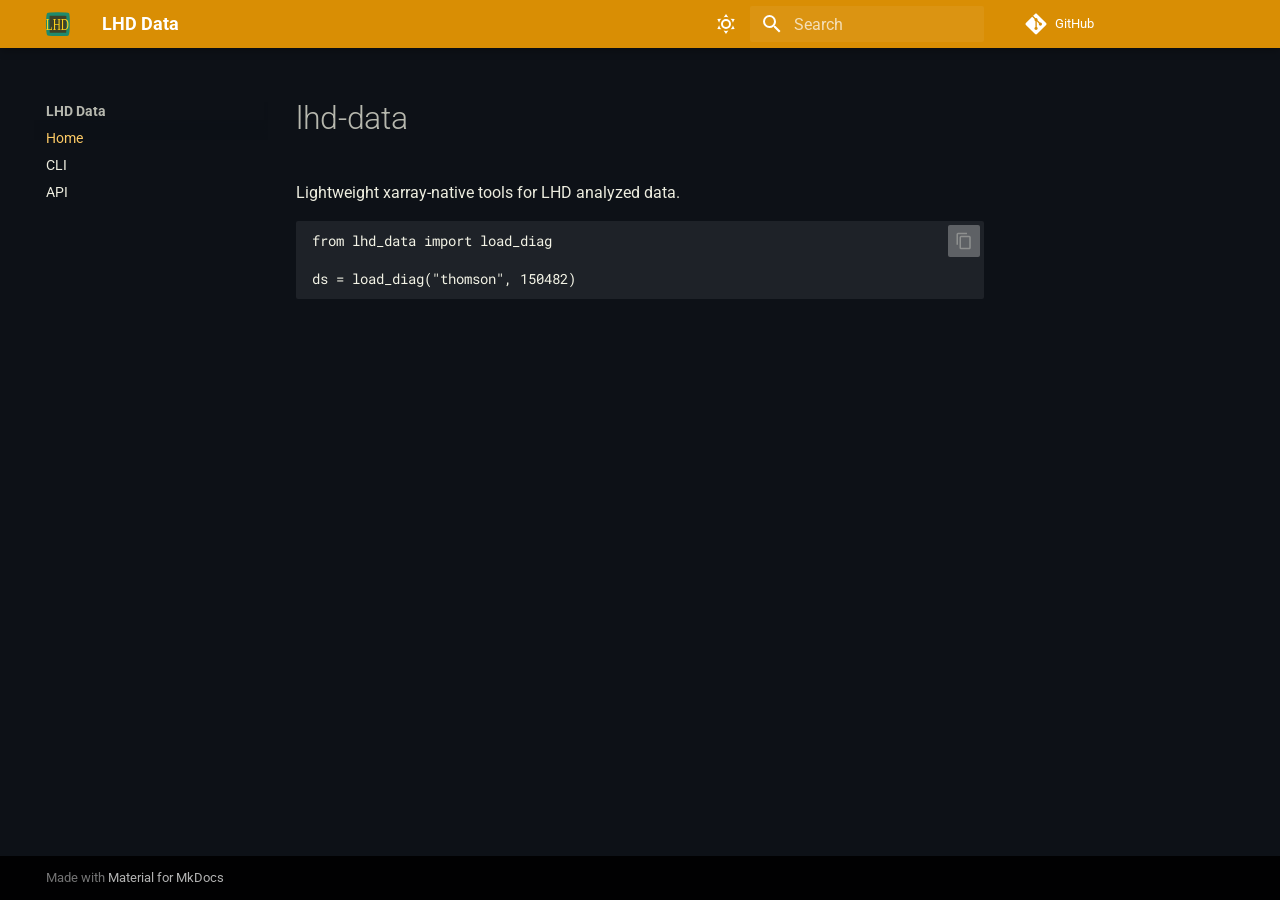
==== commit cde39b27: "deploy: 31eb1ae8ff4468cce04868bd9aed667274f574cd" ====
--- a/index.html
+++ b/index.html
@@ -10,7 +10,7 @@
       
       
       
-        <link rel="next" href="reference/">
+        <link rel="next" href="cli/">
       
       
         
@@ -26,6 +26,9 @@
     
     
       <link rel="stylesheet" href="assets/stylesheets/main.484c7ddc.min.css">
+      
+        
+        <link rel="stylesheet" href="assets/stylesheets/palette.ab4e12ef.min.css">
       
       
 
@@ -59,7 +62,14 @@
   </head>
   
   
-    <body dir="ltr">
+    
+    
+      
+    
+    
+    
+    
+    <body dir="ltr" data-md-color-scheme="bh-dark" data-md-color-primary="custom" data-md-color-accent="yellow">
   
     
     <input class="md-toggle" data-md-toggle="drawer" type="checkbox" id="__drawer" autocomplete="off">
@@ -110,6 +120,32 @@
       </div>
     </div>
     
+      
+        <form class="md-header__option" data-md-component="palette">
+  
+    
+    
+    
+    <input class="md-option" data-md-color-media="" data-md-color-scheme="bh-dark" data-md-color-primary="custom" data-md-color-accent="yellow"  aria-label="Switch to light mode"  type="radio" name="__palette" id="__palette_0">
+    
+      <label class="md-header__button md-icon" title="Switch to light mode" for="__palette_1" hidden>
+        <svg xmlns="http://www.w3.org/2000/svg" viewBox="0 0 24 24"><path d="M12 7a5 5 0 0 1 5 5 5 5 0 0 1-5 5 5 5 0 0 1-5-5 5 5 0 0 1 5-5m0 2a3 3 0 0 0-3 3 3 3 0 0 0 3 3 3 3 0 0 0 3-3 3 3 0 0 0-3-3m0-7 2.39 3.42C13.65 5.15 12.84 5 12 5s-1.65.15-2.39.42zM3.34 7l4.16-.35A7.2 7.2 0 0 0 5.94 8.5c-.44.74-.69 1.5-.83 2.29zm.02 10 1.76-3.77a7.131 7.131 0 0 0 2.38 4.14zM20.65 7l-1.77 3.79a7.02 7.02 0 0 0-2.38-4.15zm-.01 10-4.14.36c.59-.51 1.12-1.14 1.54-1.86.42-.73.69-1.5.83-2.29zM12 22l-2.41-3.44c.74.27 1.55.44 2.41.44.82 0 1.63-.17 2.37-.44z"/></svg>
+      </label>
+    
+  
+    
+    
+    
+    <input class="md-option" data-md-color-media="" data-md-color-scheme="default" data-md-color-primary="amber" data-md-color-accent="red"  aria-label="Switch to dark mode"  type="radio" name="__palette" id="__palette_1">
+    
+      <label class="md-header__button md-icon" title="Switch to dark mode" for="__palette_0" hidden>
+        <svg xmlns="http://www.w3.org/2000/svg" viewBox="0 0 24 24"><path d="m17.75 4.09-2.53 1.94.91 3.06-2.63-1.81-2.63 1.81.91-3.06-2.53-1.94L12.44 4l1.06-3 1.06 3zm3.5 6.91-1.64 1.25.59 1.98-1.7-1.17-1.7 1.17.59-1.98L15.75 11l2.06-.05L18.5 9l.69 1.95zm-2.28 4.95c.83-.08 1.72 1.1 1.19 1.85-.32.45-.66.87-1.08 1.27C15.17 23 8.84 23 4.94 19.07c-3.91-3.9-3.91-10.24 0-14.14.4-.4.82-.76 1.27-1.08.75-.53 1.93.36 1.85 1.19-.27 2.86.69 5.83 2.89 8.02a9.96 9.96 0 0 0 8.02 2.89m-1.64 2.02a12.08 12.08 0 0 1-7.8-3.47c-2.17-2.19-3.33-5-3.49-7.82-2.81 3.14-2.7 7.96.31 10.98 3.02 3.01 7.84 3.12 10.98.31"/></svg>
+      </label>
+    
+  
+</form>
+      
+    
     
       <script>var palette=__md_get("__palette");if(palette&&palette.color){if("(prefers-color-scheme)"===palette.color.media){var media=matchMedia("(prefers-color-scheme: light)"),input=document.querySelector(media.matches?"[data-md-color-media='(prefers-color-scheme: light)']":"[data-md-color-media='(prefers-color-scheme: dark)']");palette.color.media=input.getAttribute("data-md-color-media"),palette.color.scheme=input.getAttribute("data-md-color-scheme"),palette.color.primary=input.getAttribute("data-md-color-primary"),palette.color.accent=input.getAttribute("data-md-color-accent")}for(var[key,value]of Object.entries(palette.color))document.body.setAttribute("data-md-color-"+key,value)}</script>
     
@@ -157,7 +193,7 @@
     
     
       <div class="md-header__source">
-        <a href="https://github.com/your/repo" title="Go to repository" class="md-source" data-md-component="source">
+        <a href="https://github.com/queezz/lhd-data" title="Go to repository" class="md-source" data-md-component="source">
   <div class="md-source__icon md-icon">
     
     <svg xmlns="http://www.w3.org/2000/svg" viewBox="0 0 448 512"><!--! Font Awesome Free 7.1.0 by @fontawesome - https://fontawesome.com License - https://fontawesome.com/license/free (Icons: CC BY 4.0, Fonts: SIL OFL 1.1, Code: MIT License) Copyright 2025 Fonticons, Inc.--><path d="M439.6 236.1 244 40.5c-5.4-5.5-12.8-8.5-20.4-8.5s-15 3-20.4 8.4L162.5 81l51.5 51.5c27.1-9.1 52.7 16.8 43.4 43.7l49.7 49.7c34.2-11.8 61.2 31 35.5 56.7-26.5 26.5-70.2-2.9-56-37.3L240.3 199v121.9c25.3 12.5 22.3 41.8 9.1 55-6.4 6.4-15.2 10.1-24.3 10.1s-17.8-3.6-24.3-10.1c-17.6-17.6-11.1-46.9 11.2-56v-123c-20.8-8.5-24.6-30.7-18.6-45L142.6 101 8.5 235.1C3 240.6 0 247.9 0 255.5s3 15 8.5 20.4l195.6 195.7c5.4 5.4 12.7 8.4 20.4 8.4s15-3 20.4-8.4l194.7-194.7c5.4-5.4 8.4-12.8 8.4-20.4s-3-15-8.4-20.4"/></svg>
@@ -202,7 +238,7 @@
   </label>
   
     <div class="md-nav__source">
-      <a href="https://github.com/your/repo" title="Go to repository" class="md-source" data-md-component="source">
+      <a href="https://github.com/queezz/lhd-data" title="Go to repository" class="md-source" data-md-component="source">
   <div class="md-source__icon md-icon">
     
     <svg xmlns="http://www.w3.org/2000/svg" viewBox="0 0 448 512"><!--! Font Awesome Free 7.1.0 by @fontawesome - https://fontawesome.com License - https://fontawesome.com/license/free (Icons: CC BY 4.0, Fonts: SIL OFL 1.1, Code: MIT License) Copyright 2025 Fonticons, Inc.--><path d="M439.6 236.1 244 40.5c-5.4-5.5-12.8-8.5-20.4-8.5s-15 3-20.4 8.4L162.5 81l51.5 51.5c27.1-9.1 52.7 16.8 43.4 43.7l49.7 49.7c34.2-11.8 61.2 31 35.5 56.7-26.5 26.5-70.2-2.9-56-37.3L240.3 199v121.9c25.3 12.5 22.3 41.8 9.1 55-6.4 6.4-15.2 10.1-24.3 10.1s-17.8-3.6-24.3-10.1c-17.6-17.6-11.1-46.9 11.2-56v-123c-20.8-8.5-24.6-30.7-18.6-45L142.6 101 8.5 235.1C3 240.6 0 247.9 0 255.5s3 15 8.5 20.4l195.6 195.7c5.4 5.4 12.7 8.4 20.4 8.4s15-3 20.4-8.4l194.7-194.7c5.4-5.4 8.4-12.8 8.4-20.4s-3-15-8.4-20.4"/></svg>
@@ -248,6 +284,33 @@
 
       </a>
       
+    </li>
+  
+
+    
+      
+      
+  
+  
+  
+  
+    <li class="md-nav__item">
+      <a href="cli/" class="md-nav__link">
+        
+  
+  
+  <span class="md-ellipsis">
+    
+  
+    CLI
+  
+
+    
+  </span>
+  
+  
+
+      </a>
     </li>
   
 
--- a/assets/stylesheets/palette.ab4e12ef.min.css
+++ b/assets/stylesheets/palette.ab4e12ef.min.css
@@ -0,0 +1 @@
+@media screen{[data-md-color-scheme=slate]{--md-default-fg-color:hsla(var(--md-hue),15%,90%,0.82);--md-default-fg-color--light:hsla(var(--md-hue),15%,90%,0.56);--md-default-fg-color--lighter:hsla(var(--md-hue),15%,90%,0.32);--md-default-fg-color--lightest:hsla(var(--md-hue),15%,90%,0.12);--md-default-bg-color:hsla(var(--md-hue),15%,14%,1);--md-default-bg-color--light:hsla(var(--md-hue),15%,14%,0.54);--md-default-bg-color--lighter:hsla(var(--md-hue),15%,14%,0.26);--md-default-bg-color--lightest:hsla(var(--md-hue),15%,14%,0.07);--md-code-fg-color:hsla(var(--md-hue),18%,86%,0.82);--md-code-bg-color:hsla(var(--md-hue),15%,18%,1);--md-code-bg-color--light:hsla(var(--md-hue),15%,18%,0.9);--md-code-bg-color--lighter:hsla(var(--md-hue),15%,18%,0.54);--md-code-hl-color:#2977ff;--md-code-hl-color--light:#2977ff1a;--md-code-hl-number-color:#e6695b;--md-code-hl-special-color:#f06090;--md-code-hl-function-color:#c973d9;--md-code-hl-constant-color:#9383e2;--md-code-hl-keyword-color:#6791e0;--md-code-hl-string-color:#2fb170;--md-code-hl-name-color:var(--md-code-fg-color);--md-code-hl-operator-color:var(--md-default-fg-color--light);--md-code-hl-punctuation-color:var(--md-default-fg-color--light);--md-code-hl-comment-color:var(--md-default-fg-color--light);--md-code-hl-generic-color:var(--md-default-fg-color--light);--md-code-hl-variable-color:var(--md-default-fg-color--light);--md-typeset-color:var(--md-default-fg-color);--md-typeset-a-color:var(--md-primary-fg-color);--md-typeset-kbd-color:hsla(var(--md-hue),15%,90%,0.12);--md-typeset-kbd-accent-color:hsla(var(--md-hue),15%,90%,0.2);--md-typeset-kbd-border-color:hsla(var(--md-hue),15%,14%,1);--md-typeset-mark-color:#4287ff4d;--md-typeset-table-color:hsla(var(--md-hue),15%,95%,0.12);--md-typeset-table-color--light:hsla(var(--md-hue),15%,95%,0.035);--md-admonition-fg-color:var(--md-default-fg-color);--md-admonition-bg-color:var(--md-default-bg-color);--md-footer-bg-color:hsla(var(--md-hue),15%,10%,0.87);--md-footer-bg-color--dark:hsla(var(--md-hue),15%,8%,1);--md-shadow-z1:0 0.2rem 0.5rem #0000000d,0 0 0.05rem #0000001a;--md-shadow-z2:0 0.2rem 0.5rem #00000040,0 0 0.05rem #00000040;--md-shadow-z3:0 0.2rem 0.5rem #0006,0 0 0.05rem #00000059;color-scheme:dark}[data-md-color-scheme=slate] img[src$="#gh-light-mode-only"],[data-md-color-scheme=slate] img[src$="#only-light"]{display:none}[data-md-color-scheme=slate][data-md-color-primary=pink]{--md-typeset-a-color:#ed5487}[data-md-color-scheme=slate][data-md-color-primary=purple]{--md-typeset-a-color:#c46fd3}[data-md-color-scheme=slate][data-md-color-primary=deep-purple]{--md-typeset-a-color:#a47bea}[data-md-color-scheme=slate][data-md-color-primary=indigo]{--md-typeset-a-color:#5488e8}[data-md-color-scheme=slate][data-md-color-primary=teal]{--md-typeset-a-color:#00ccb8}[data-md-color-scheme=slate][data-md-color-primary=green]{--md-typeset-a-color:#71c174}[data-md-color-scheme=slate][data-md-color-primary=deep-orange]{--md-typeset-a-color:#ff764d}[data-md-color-scheme=slate][data-md-color-primary=brown]{--md-typeset-a-color:#c1775c}[data-md-color-scheme=slate][data-md-color-primary=black],[data-md-color-scheme=slate][data-md-color-primary=blue-grey],[data-md-color-scheme=slate][data-md-color-primary=grey],[data-md-color-scheme=slate][data-md-color-primary=white]{--md-typeset-a-color:#5e8bde}[data-md-color-switching] *,[data-md-color-switching] :after,[data-md-color-switching] :before{transition-duration:0ms!important}}[data-md-color-accent=red]{--md-accent-fg-color:#ff1947;--md-accent-fg-color--transparent:#ff19471a;--md-accent-bg-color:#fff;--md-accent-bg-color--light:#ffffffb3}[data-md-color-accent=pink]{--md-accent-fg-color:#f50056;--md-accent-fg-color--transparent:#f500561a;--md-accent-bg-color:#fff;--md-accent-bg-color--light:#ffffffb3}[data-md-color-accent=purple]{--md-accent-fg-color:#df41fb;--md-accent-fg-color--transparent:#df41fb1a;--md-accent-bg-color:#fff;--md-accent-bg-color--light:#ffffffb3}[data-md-color-accent=deep-purple]{--md-accent-fg-color:#7c4dff;--md-accent-fg-color--transparent:#7c4dff1a;--md-accent-bg-color:#fff;--md-accent-bg-color--light:#ffffffb3}[data-md-color-accent=indigo]{--md-accent-fg-color:#526cfe;--md-accent-fg-color--transparent:#526cfe1a;--md-accent-bg-color:#fff;--md-accent-bg-color--light:#ffffffb3}[data-md-color-accent=blue]{--md-accent-fg-color:#4287ff;--md-accent-fg-color--transparent:#4287ff1a;--md-accent-bg-color:#fff;--md-accent-bg-color--light:#ffffffb3}[data-md-color-accent=light-blue]{--md-accent-fg-color:#0091eb;--md-accent-fg-color--transparent:#0091eb1a;--md-accent-bg-color:#fff;--md-accent-bg-color--light:#ffffffb3}[data-md-color-accent=cyan]{--md-accent-fg-color:#00bad6;--md-accent-fg-color--transparent:#00bad61a;--md-accent-bg-color:#fff;--md-accent-bg-color--light:#ffffffb3}[data-md-color-accent=teal]{--md-accent-fg-color:#00bda4;--md-accent-fg-color--transparent:#00bda41a;--md-accent-bg-color:#fff;--md-accent-bg-color--light:#ffffffb3}[data-md-color-accent=green]{--md-accent-fg-color:#00c753;--md-accent-fg-color--transparent:#00c7531a;--md-accent-bg-color:#fff;--md-accent-bg-color--light:#ffffffb3}[data-md-color-accent=light-green]{--md-accent-fg-color:#63de17;--md-accent-fg-color--transparent:#63de171a;--md-accent-bg-color:#fff;--md-accent-bg-color--light:#ffffffb3}[data-md-color-accent=lime]{--md-accent-fg-color:#b0eb00;--md-accent-fg-color--transparent:#b0eb001a;--md-accent-bg-color:#000000de;--md-accent-bg-color--light:#0000008a}[data-md-color-accent=yellow]{--md-accent-fg-color:#ffd500;--md-accent-fg-color--transparent:#ffd5001a;--md-accent-bg-color:#000000de;--md-accent-bg-color--light:#0000008a}[data-md-color-accent=amber]{--md-accent-fg-color:#fa0;--md-accent-fg-color--transparent:#ffaa001a;--md-accent-bg-color:#000000de;--md-accent-bg-color--light:#0000008a}[data-md-color-accent=orange]{--md-accent-fg-color:#ff9100;--md-accent-fg-color--transparent:#ff91001a;--md-accent-bg-color:#000000de;--md-accent-bg-color--light:#0000008a}[data-md-color-accent=deep-orange]{--md-accent-fg-color:#ff6e42;--md-accent-fg-color--transparent:#ff6e421a;--md-accent-bg-color:#fff;--md-accent-bg-color--light:#ffffffb3}[data-md-color-primary=red]{--md-primary-fg-color:#ef5552;--md-primary-fg-color--light:#e57171;--md-primary-fg-color--dark:#e53734;--md-primary-bg-color:#fff;--md-primary-bg-color--light:#ffffffb3}[data-md-color-primary=pink]{--md-primary-fg-color:#e92063;--md-primary-fg-color--light:#ec417a;--md-primary-fg-color--dark:#c3185d;--md-primary-bg-color:#fff;--md-primary-bg-color--light:#ffffffb3}[data-md-color-primary=purple]{--md-primary-fg-color:#ab47bd;--md-primary-fg-color--light:#bb69c9;--md-primary-fg-color--dark:#8c24a8;--md-primary-bg-color:#fff;--md-primary-bg-color--light:#ffffffb3}[data-md-color-primary=deep-purple]{--md-primary-fg-color:#7e56c2;--md-primary-fg-color--light:#9574cd;--md-primary-fg-color--dark:#673ab6;--md-primary-bg-color:#fff;--md-primary-bg-color--light:#ffffffb3}[data-md-color-primary=indigo]{--md-primary-fg-color:#4051b5;--md-primary-fg-color--light:#5d6cc0;--md-primary-fg-color--dark:#303fa1;--md-primary-bg-color:#fff;--md-primary-bg-color--light:#ffffffb3}[data-md-color-primary=blue]{--md-primary-fg-color:#2094f3;--md-primary-fg-color--light:#42a5f5;--md-primary-fg-color--dark:#1975d2;--md-primary-bg-color:#fff;--md-primary-bg-color--light:#ffffffb3}[data-md-color-primary=light-blue]{--md-primary-fg-color:#02a6f2;--md-primary-fg-color--light:#28b5f6;--md-primary-fg-color--dark:#0287cf;--md-primary-bg-color:#fff;--md-primary-bg-color--light:#ffffffb3}[data-md-color-primary=cyan]{--md-primary-fg-color:#00bdd6;--md-primary-fg-color--light:#25c5da;--md-primary-fg-color--dark:#0097a8;--md-primary-bg-color:#fff;--md-primary-bg-color--light:#ffffffb3}[data-md-color-primary=teal]{--md-primary-fg-color:#009485;--md-primary-fg-color--light:#26a699;--md-primary-fg-color--dark:#007a6c;--md-primary-bg-color:#fff;--md-primary-bg-color--light:#ffffffb3}[data-md-color-primary=green]{--md-primary-fg-color:#4cae4f;--md-primary-fg-color--light:#68bb6c;--md-primary-fg-color--dark:#398e3d;--md-primary-bg-color:#fff;--md-primary-bg-color--light:#ffffffb3}[data-md-color-primary=light-green]{--md-primary-fg-color:#8bc34b;--md-primary-fg-color--light:#9ccc66;--md-primary-fg-color--dark:#689f38;--md-primary-bg-color:#fff;--md-primary-bg-color--light:#ffffffb3}[data-md-color-primary=lime]{--md-primary-fg-color:#cbdc38;--md-primary-fg-color--light:#d3e156;--md-primary-fg-color--dark:#b0b52c;--md-primary-bg-color:#000000de;--md-primary-bg-color--light:#0000008a}[data-md-color-primary=yellow]{--md-primary-fg-color:#ffec3d;--md-primary-fg-color--light:#ffee57;--md-primary-fg-color--dark:#fbc02d;--md-primary-bg-color:#000000de;--md-primary-bg-color--light:#0000008a}[data-md-color-primary=amber]{--md-primary-fg-color:#ffc105;--md-primary-fg-color--light:#ffc929;--md-primary-fg-color--dark:#ffa200;--md-primary-bg-color:#000000de;--md-primary-bg-color--light:#0000008a}[data-md-color-primary=orange]{--md-primary-fg-color:#ffa724;--md-primary-fg-color--light:#ffa724;--md-primary-fg-color--dark:#fa8900;--md-primary-bg-color:#000000de;--md-primary-bg-color--light:#0000008a}[data-md-color-primary=deep-orange]{--md-primary-fg-color:#ff6e42;--md-primary-fg-color--light:#ff8a66;--md-primary-fg-color--dark:#f4511f;--md-primary-bg-color:#fff;--md-primary-bg-color--light:#ffffffb3}[data-md-color-primary=brown]{--md-primary-fg-color:#795649;--md-primary-fg-color--light:#8d6e62;--md-primary-fg-color--dark:#5d4037;--md-primary-bg-color:#fff;--md-primary-bg-color--light:#ffffffb3}[data-md-color-primary=grey]{--md-primary-fg-color:#757575;--md-primary-fg-color--light:#9e9e9e;--md-primary-fg-color--dark:#616161;--md-primary-bg-color:#fff;--md-primary-bg-color--light:#ffffffb3;--md-typeset-a-color:#4051b5}[data-md-color-primary=blue-grey]{--md-primary-fg-color:#546d78;--md-primary-fg-color--light:#607c8a;--md-primary-fg-color--dark:#455a63;--md-primary-bg-color:#fff;--md-primary-bg-color--light:#ffffffb3;--md-typeset-a-color:#4051b5}[data-md-color-primary=light-green]:not([data-md-color-scheme=slate]){--md-typeset-a-color:#72ad2e}[data-md-color-primary=lime]:not([data-md-color-scheme=slate]){--md-typeset-a-color:#8b990a}[data-md-color-primary=yellow]:not([data-md-color-scheme=slate]){--md-typeset-a-color:#b8a500}[data-md-color-primary=amber]:not([data-md-color-scheme=slate]){--md-typeset-a-color:#d19d00}[data-md-color-primary=orange]:not([data-md-color-scheme=slate]){--md-typeset-a-color:#e68a00}[data-md-color-primary=white]{--md-primary-fg-color:hsla(var(--md-hue),0%,100%,1);--md-primary-fg-color--light:hsla(var(--md-hue),0%,100%,0.7);--md-primary-fg-color--dark:hsla(var(--md-hue),0%,0%,0.07);--md-primary-bg-color:hsla(var(--md-hue),0%,0%,0.87);--md-primary-bg-color--light:hsla(var(--md-hue),0%,0%,0.54);--md-typeset-a-color:#4051b5}[data-md-color-primary=white] .md-button{color:var(--md-typeset-a-color)}[data-md-color-primary=white] .md-button--primary{background-color:var(--md-typeset-a-color);border-color:var(--md-typeset-a-color);color:hsla(var(--md-hue),0%,100%,1)}@media screen and (min-width:60em){[data-md-color-primary=white] .md-search__form{background-color:hsla(var(--md-hue),0%,0%,.07)}[data-md-color-primary=white] .md-search__form:hover{background-color:hsla(var(--md-hue),0%,0%,.32)}[data-md-color-primary=white] .md-search__input+.md-search__icon{color:hsla(var(--md-hue),0%,0%,.87)}}@media screen and (min-width:76.25em){[data-md-color-primary=white] .md-tabs{border-bottom:.05rem solid #00000012}}[data-md-color-primary=black]{--md-primary-fg-color:hsla(var(--md-hue),15%,9%,1);--md-primary-fg-color--light:hsla(var(--md-hue),15%,9%,0.54);--md-primary-fg-color--dark:hsla(var(--md-hue),15%,9%,1);--md-primary-bg-color:hsla(var(--md-hue),15%,100%,1);--md-primary-bg-color--light:hsla(var(--md-hue),15%,100%,0.7);--md-typeset-a-color:#4051b5}[data-md-color-primary=black] .md-button{color:var(--md-typeset-a-color)}[data-md-color-primary=black] .md-button--primary{background-color:var(--md-typeset-a-color);border-color:var(--md-typeset-a-color);color:hsla(var(--md-hue),0%,100%,1)}[data-md-color-primary=black] .md-header{background-color:hsla(var(--md-hue),15%,9%,1)}@media screen and (max-width:59.984375em){[data-md-color-primary=black] .md-nav__source{background-color:hsla(var(--md-hue),15%,11%,.87)}}@media screen and (max-width:76.234375em){html [data-md-color-primary=black] .md-nav--primary .md-nav__title[for=__drawer]{background-color:hsla(var(--md-hue),15%,9%,1)}}@media screen and (min-width:76.25em){[data-md-color-primary=black] .md-tabs{background-color:hsla(var(--md-hue),15%,9%,1)}}
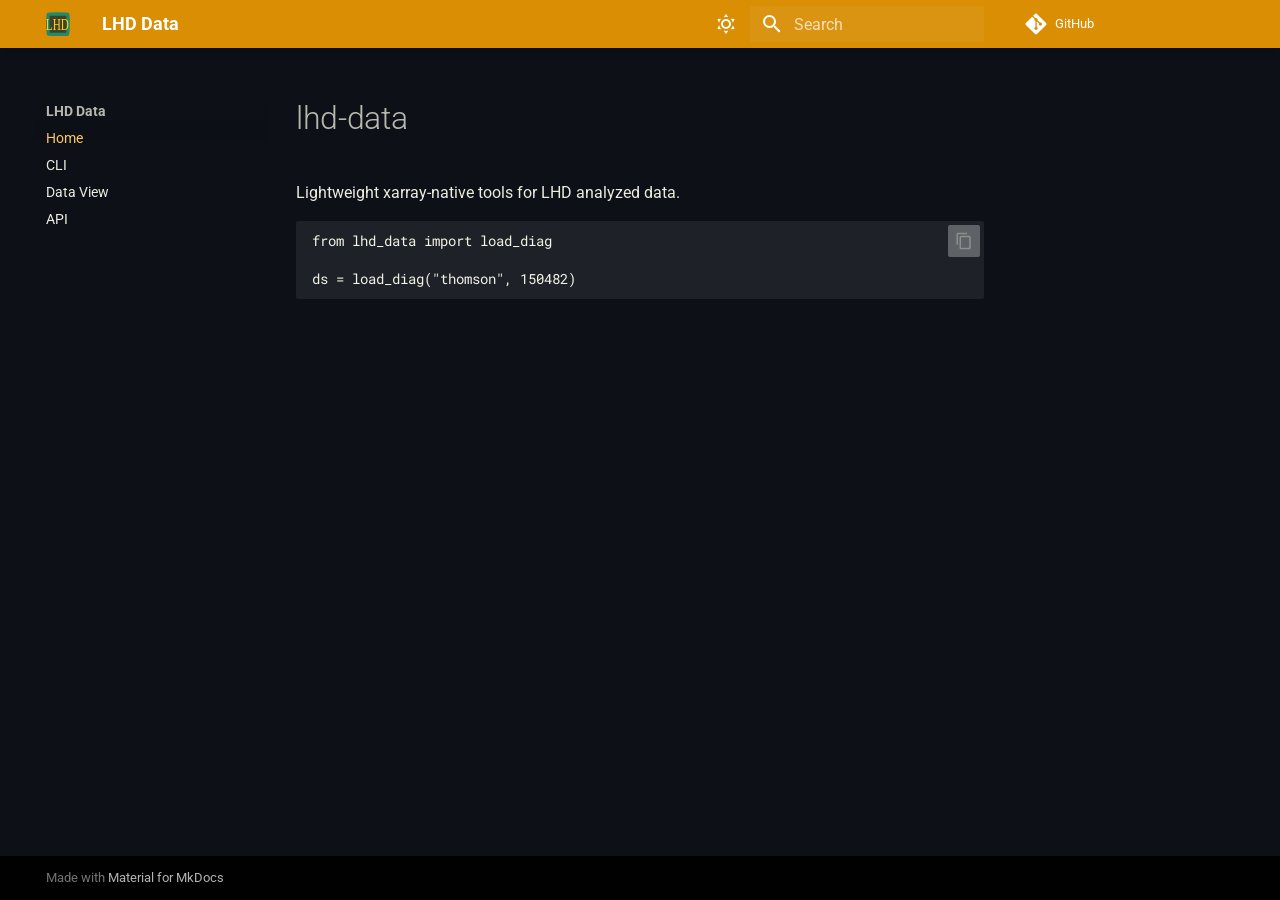
==== commit 1200de59: "deploy: b8f3a938a3da46a8e689eb730288fcac5fc961d8" ====
--- a/index.html
+++ b/index.html
@@ -322,6 +322,33 @@
   
   
     <li class="md-nav__item">
+      <a href="data-view/" class="md-nav__link">
+        
+  
+  
+  <span class="md-ellipsis">
+    
+  
+    Data View
+  
+
+    
+  </span>
+  
+  
+
+      </a>
+    </li>
+  
+
+    
+      
+      
+  
+  
+  
+  
+    <li class="md-nav__item">
       <a href="reference/" class="md-nav__link">
         
   
